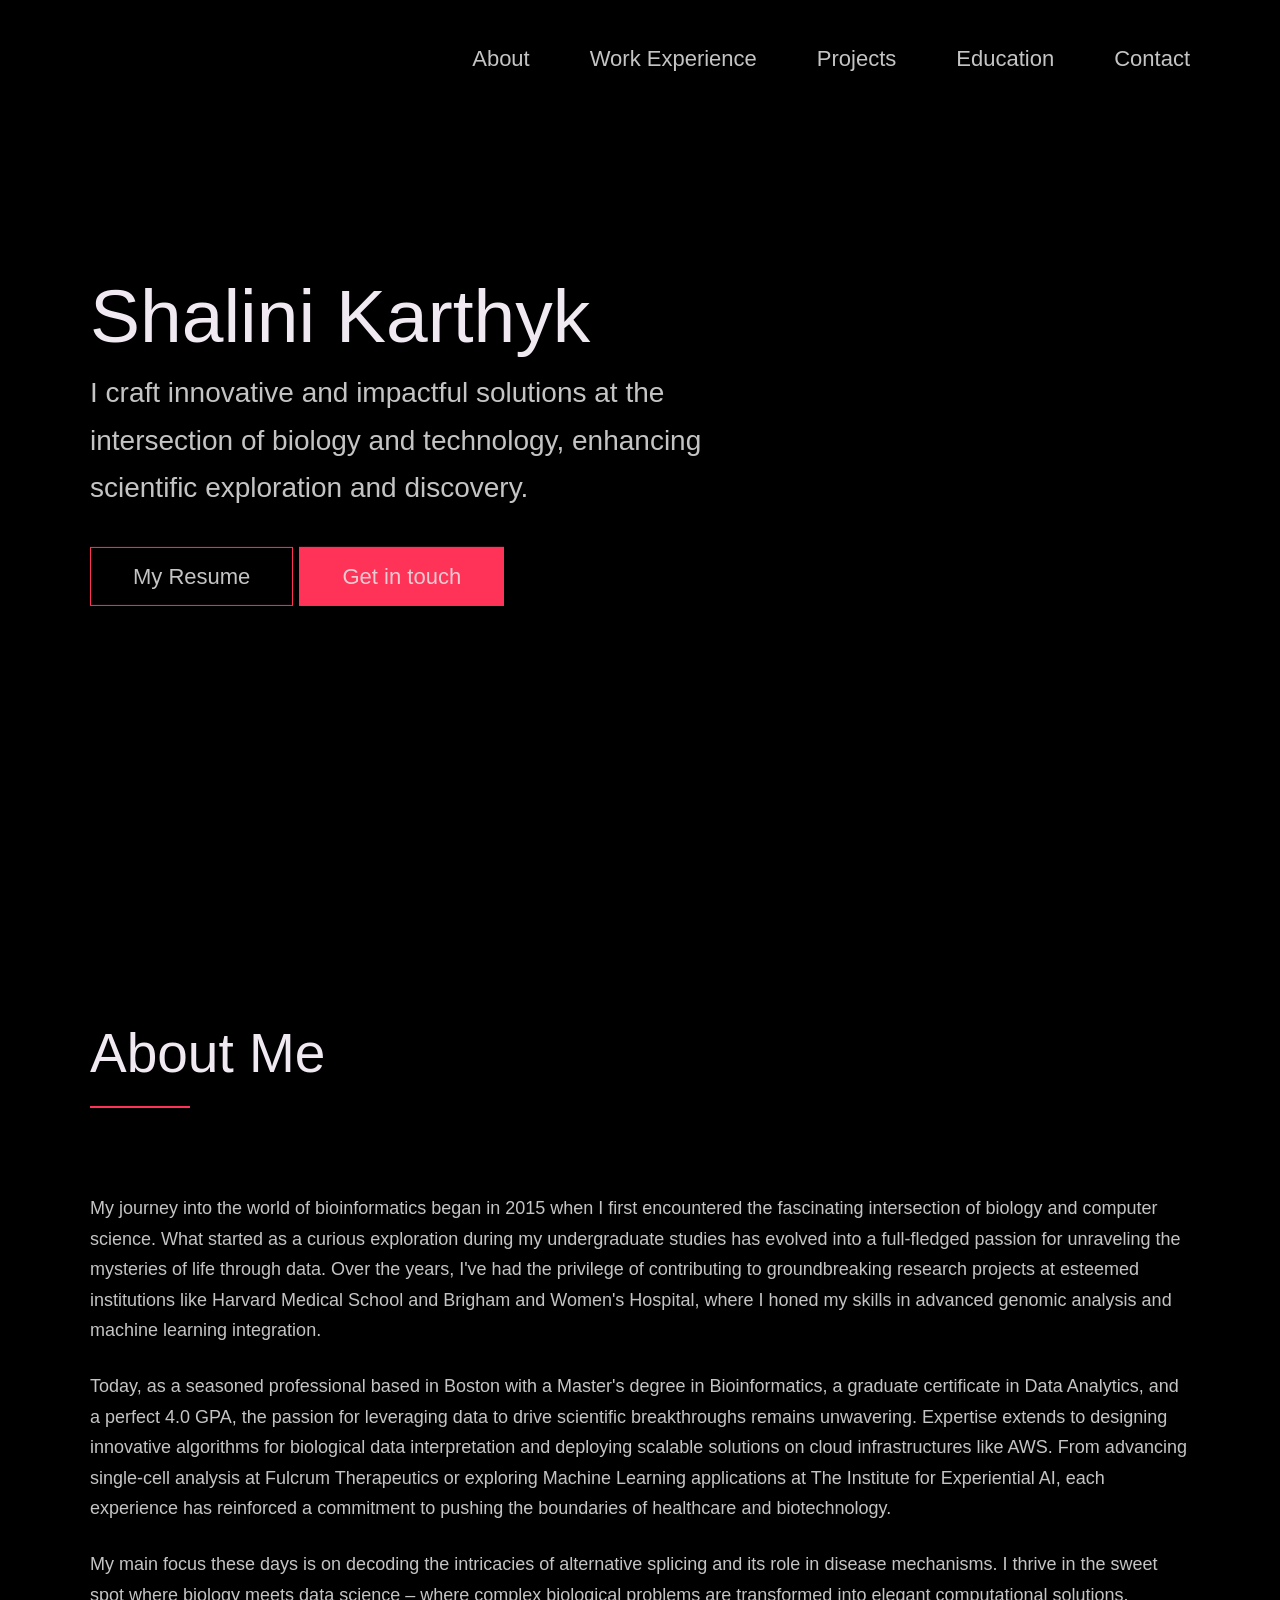
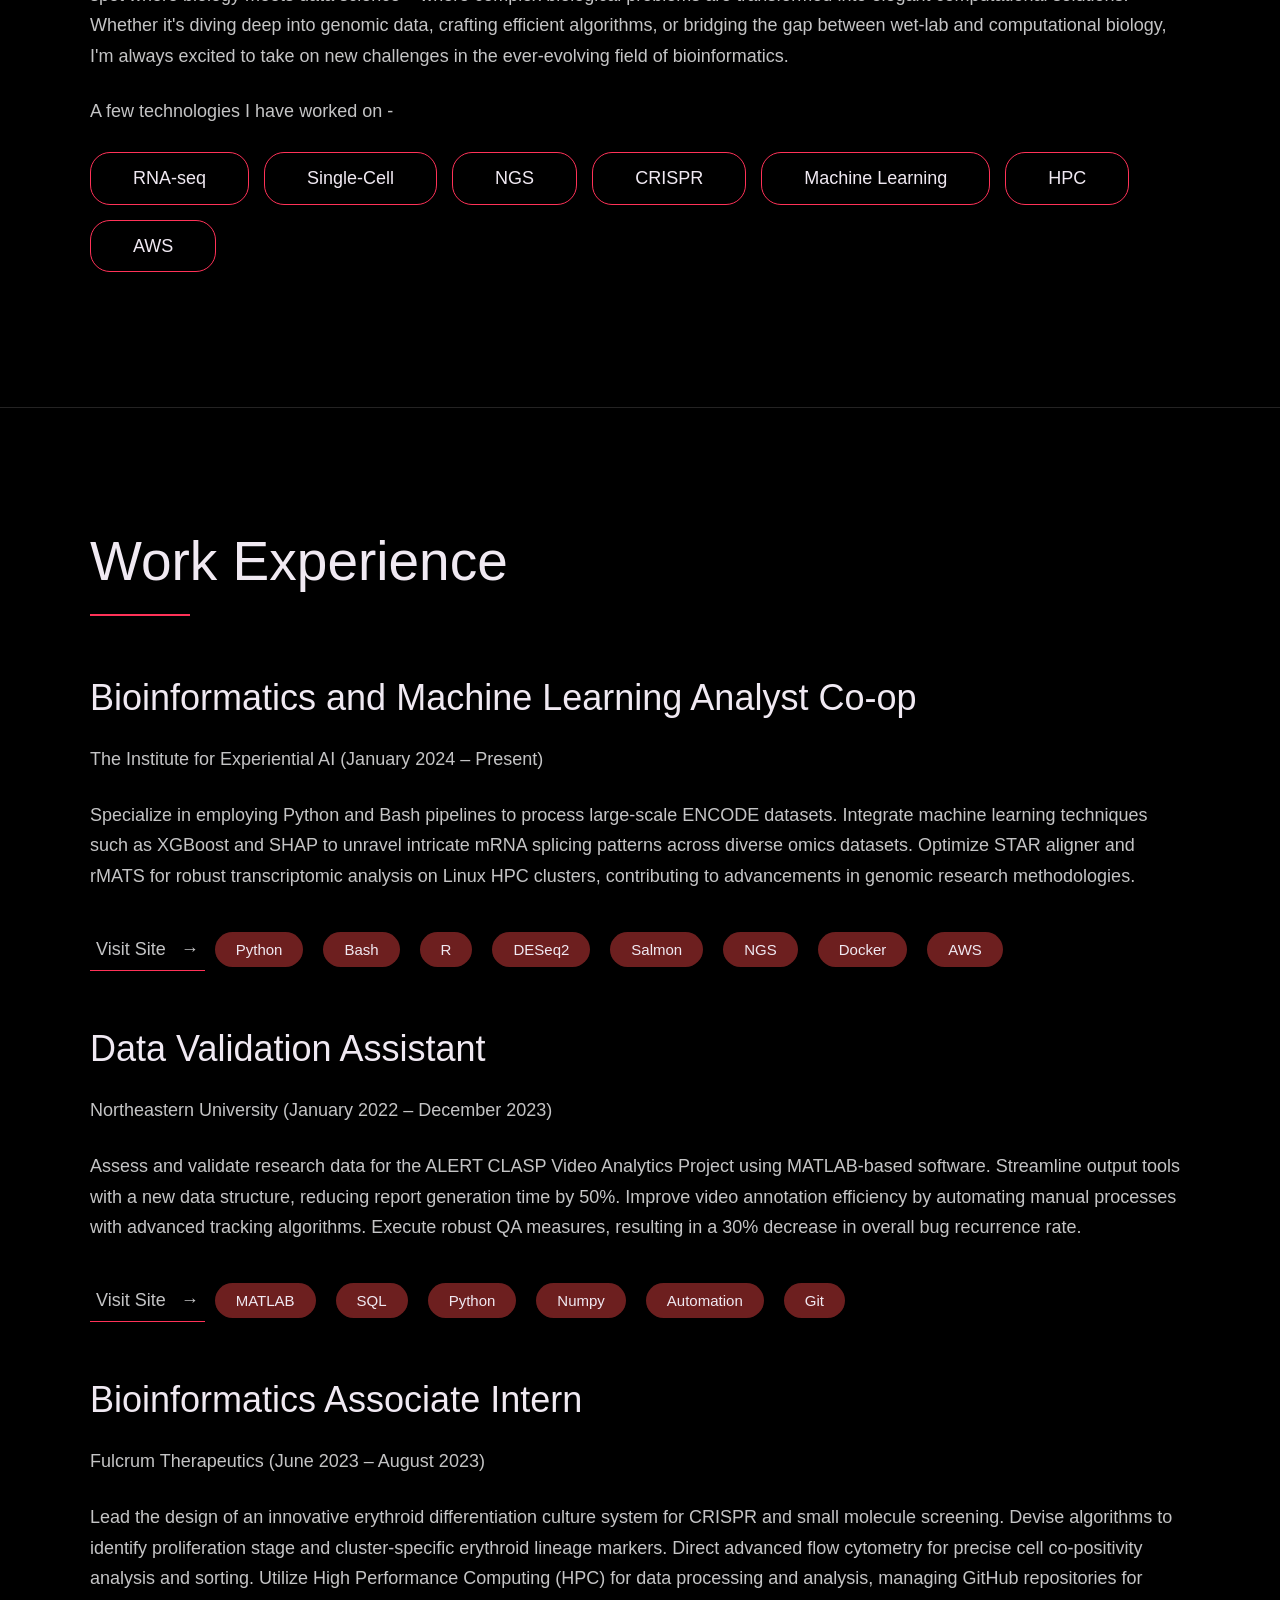
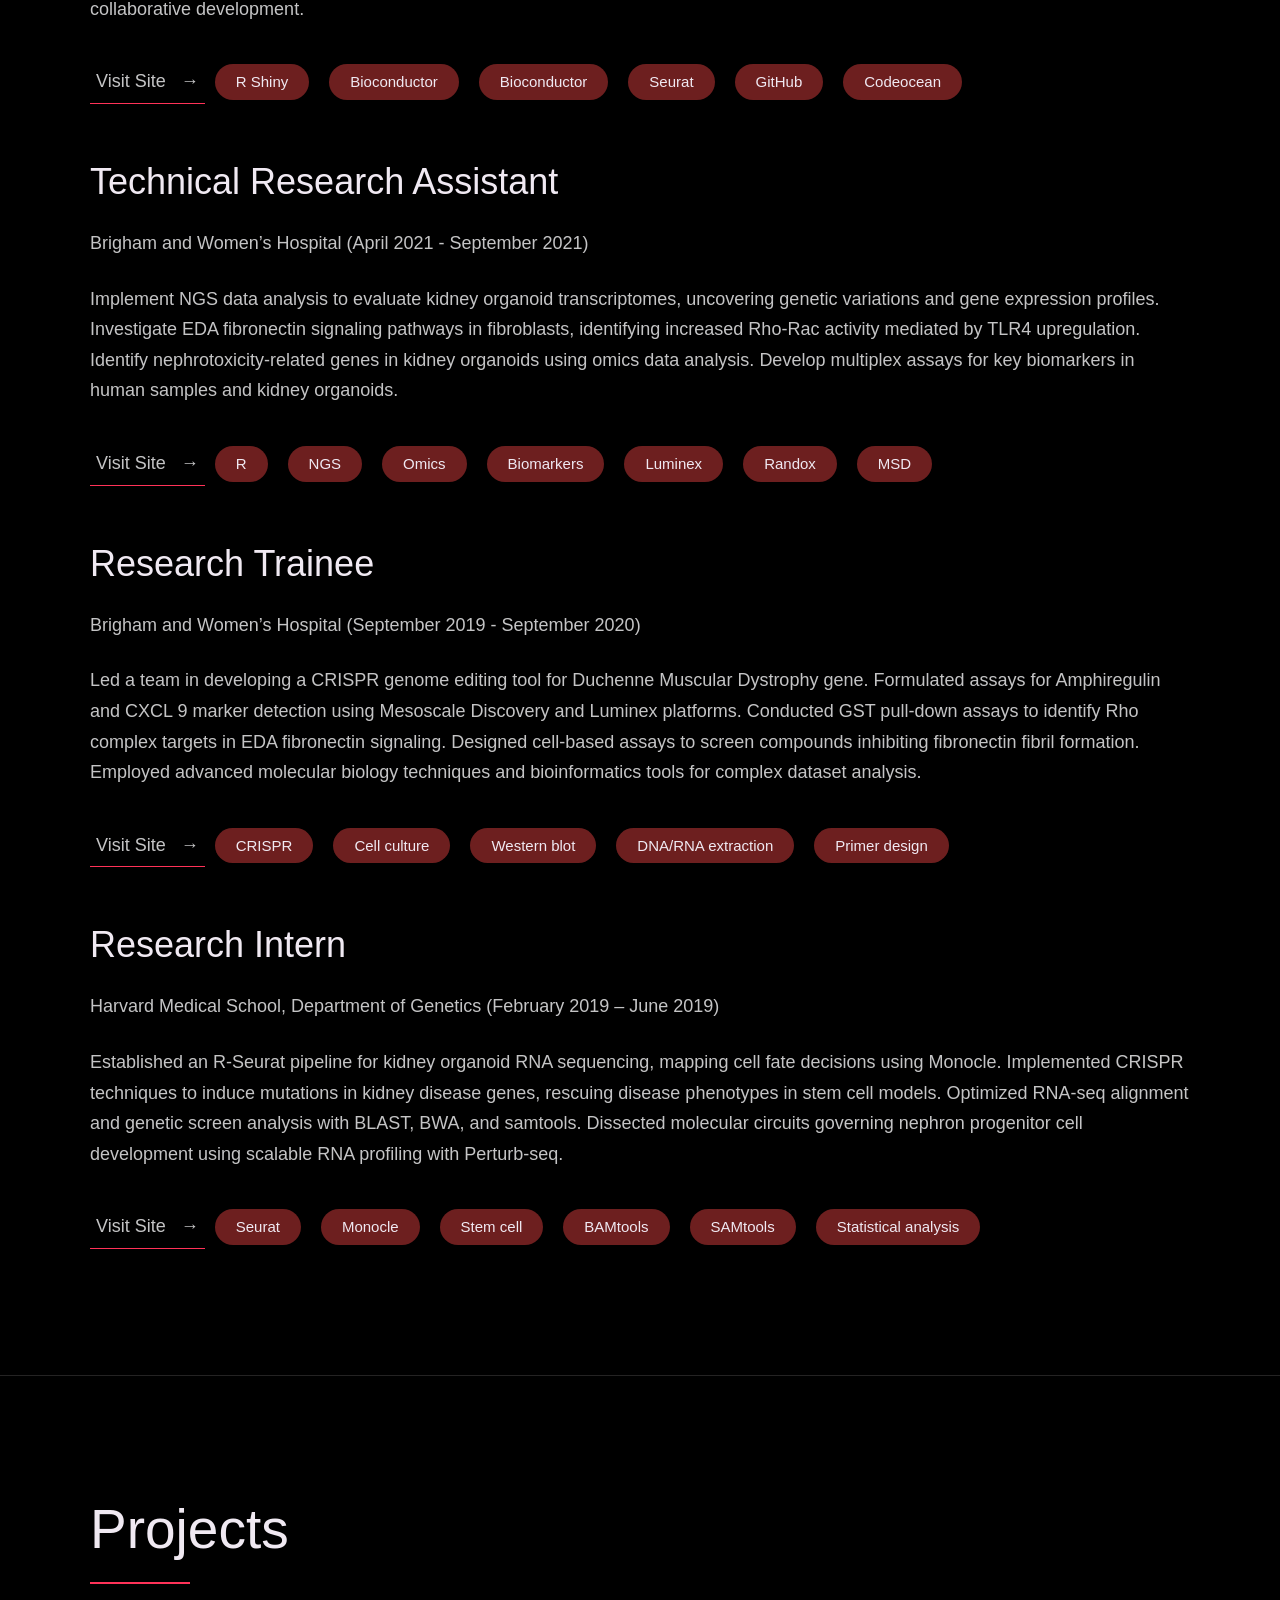
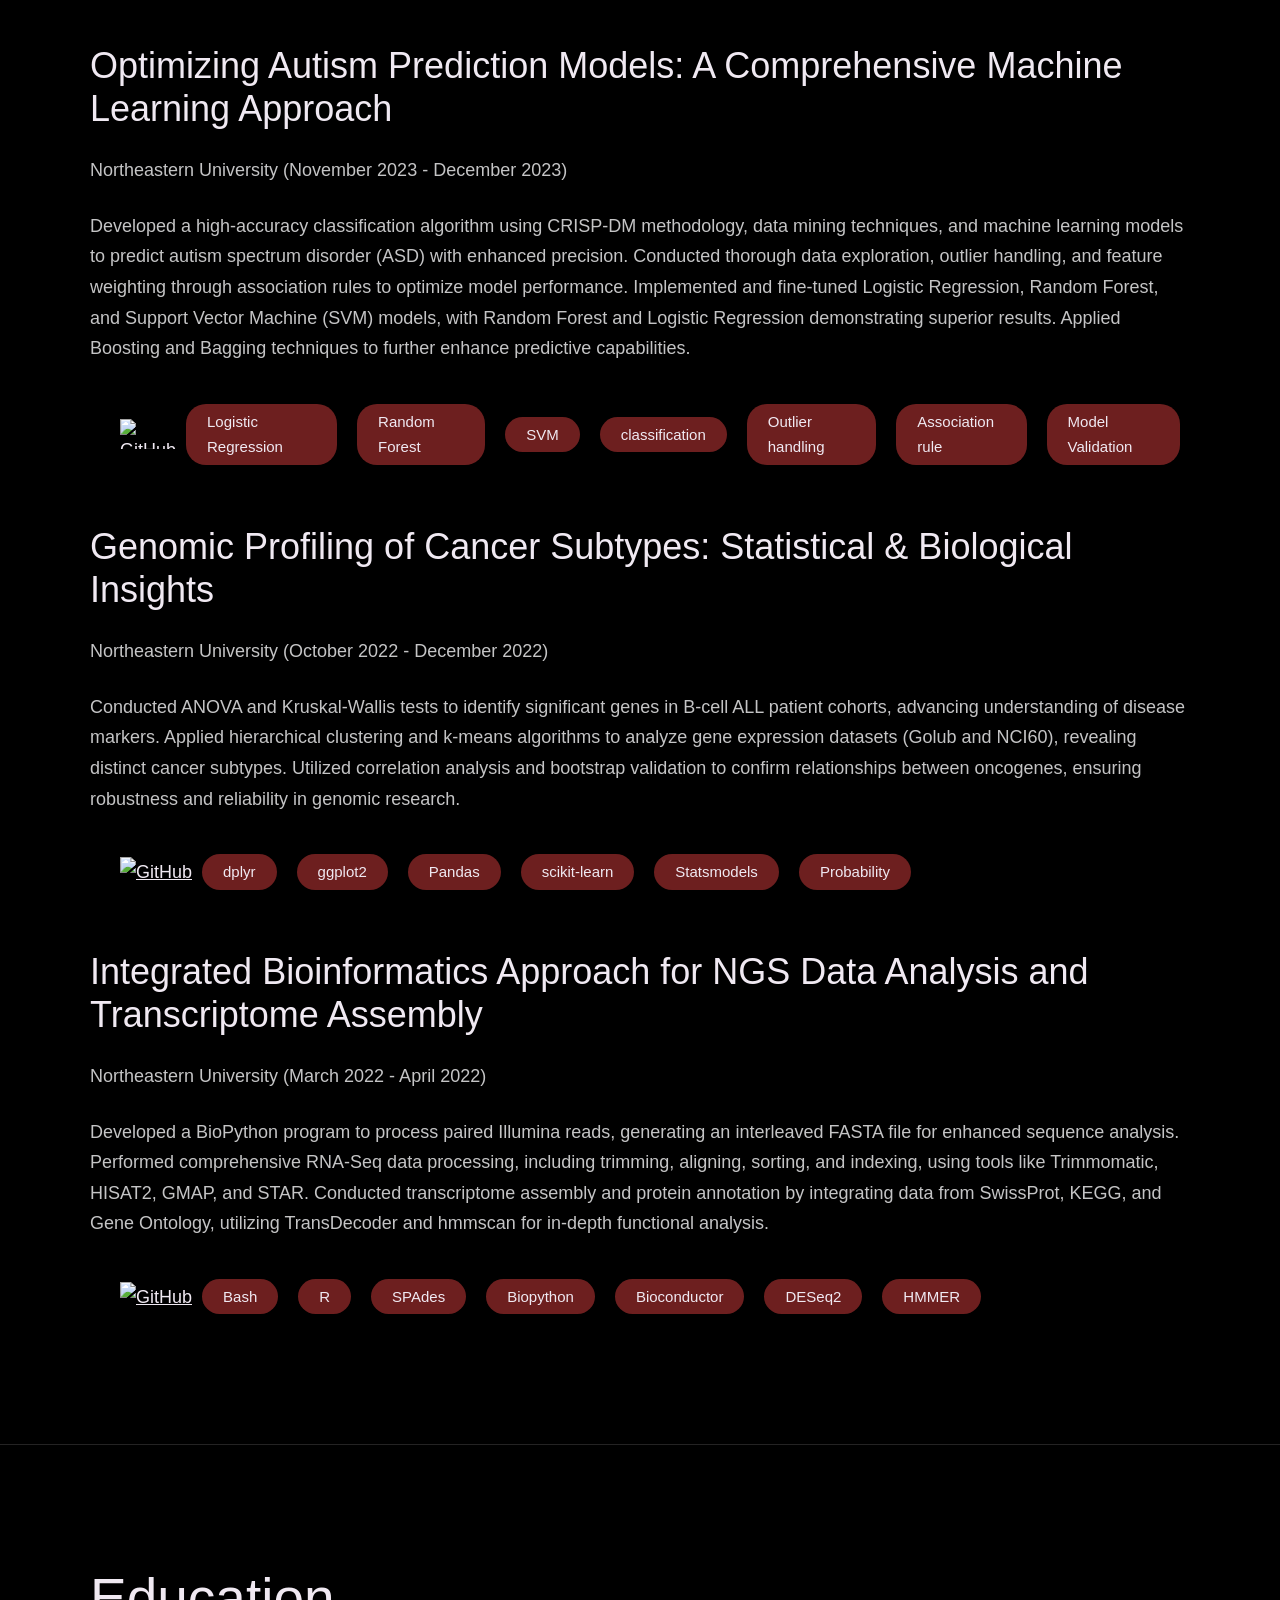
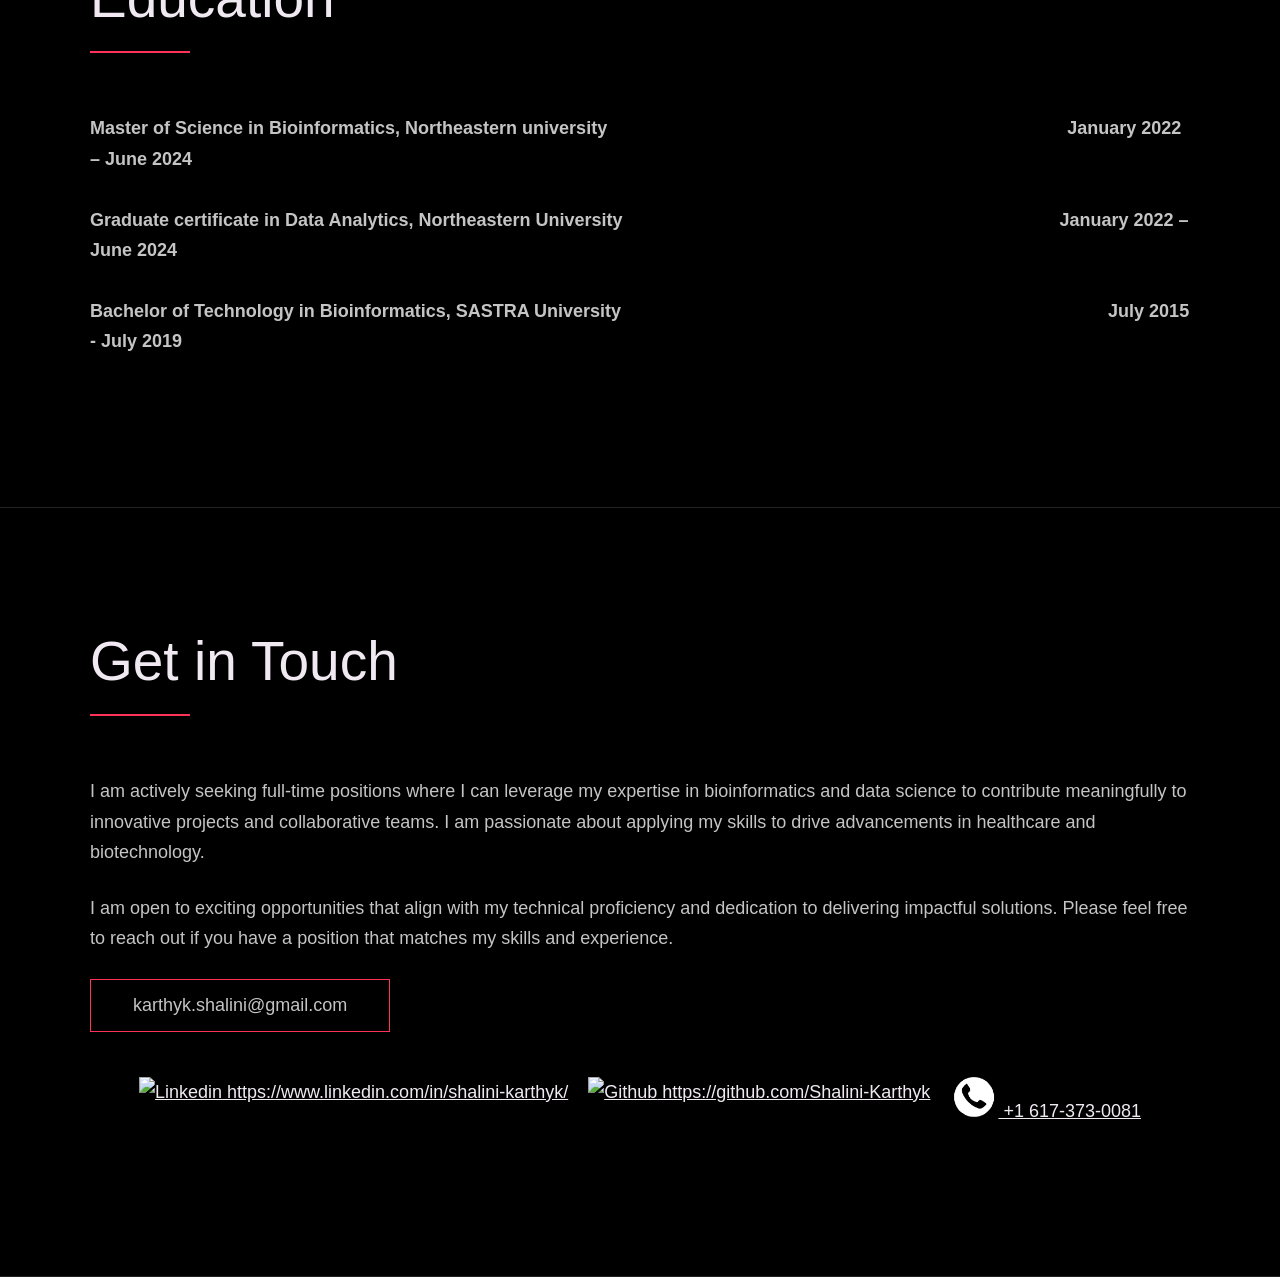
==== index.html @ 5d3f7212 "Portfolio" ====
<!DOCTYPE html>
<html lang="en">

<head>
  <meta charset="UTF-8" />
  <meta name="viewport" content="width=device-width, initial-scale=1.0" />
  <link rel="shortcut icon" type="image/png" href="./images/favicon.png" />

  <!-- Put your site title here -->
  <title>
    Shalini Karthyk | I craft innovative and impactful solutions at the intersection of biology and technology, enhancing scientific exploration and discovery.
  </title>

  <meta name="description" content="Add small description of yourslef.">
  <!-- Add some coding keywords below, Ex: (React, CSS etc) -->
  <meta name="keywords" content="Put your name, skills and some coding keywords" />
  <link rel="stylesheet" href="index.css" />
</head>

<body>

  <!-- ***** Header ***** -->

  <header class="header" role="banner" id="top">
    <div class="row">
      <nav class="nav" role="navigation">
        <ul class="nav__items">
          <li class="nav__item">
            <a href="#about" class="nav__link">About</a>
          </li>
          <li class="nav__item"><a href="#work" class="nav__link">Work Experience</a></li>
          <li class="nav__item"><a href="#Projects" class="nav__link">Projects</a></li>
          <li class="nav__item">
            <a href="#education" class="nav__link">Education</a>
          </li>
          <li class="nav__item">
            <a href="#contact" class="nav__link">Contact</a>
          </li>
        </ul>
      </nav>
    </div>
    <div class="header__text-box row">
      <div class="header__text">
        <h1 class="heading-primary">
          <!-- Replace the following name with your name -->
          <span>Shalini Karthyk</span>
        </h1>
        <!-- Put a small paragraph about yourself -->
        <p>I craft innovative and impactful solutions at the intersection of biology and technology, enhancing scientific exploration and discovery.</p>
        <!-- Provide a link to your resume -->
        <a href="./Resume/Shalini_Karthyk_Resume.pdf" class="btn">My Resume</a>
        <a href="#contact" class="btn btn--pink">Get in touch</a>
      </div>
    </div>
  </header>

  <main role="main">


    <!-- ***** About ***** -->

    <section class="about" id="about">
      <div class="row">
        <h2>About Me</h2>
        <div class="about__content">
          <div class="about__text">
            <!-- Replace the below paragraph with info about yourself -->
            <p>
              My journey into the world of bioinformatics began in 2015 when I first encountered the fascinating intersection of biology and computer science. What started as a curious exploration during my undergraduate studies has evolved into a full-fledged passion for unraveling the mysteries of life through data. Over the years, I've had the privilege of contributing to groundbreaking research projects at esteemed institutions like Harvard Medical School and Brigham and Women's Hospital, where I honed my skills in advanced genomic analysis and machine learning integration.</p>

              <p> Today, as a seasoned professional based in Boston with a Master's degree in Bioinformatics, a graduate certificate in Data Analytics, and a perfect 4.0 GPA, the passion for leveraging data to drive scientific breakthroughs remains unwavering. Expertise extends to designing innovative algorithms for biological data interpretation and deploying scalable solutions on cloud infrastructures like AWS. From advancing single-cell analysis at Fulcrum Therapeutics or exploring Machine Learning applications at The Institute for Experiential AI, each experience has reinforced a commitment to pushing the boundaries of healthcare and biotechnology.</p>

                <p>My main focus these days is on decoding the intricacies of alternative splicing and its role in disease mechanisms. I thrive in the sweet spot where biology meets data science – where complex biological problems are transformed into elegant computational solutions.
            
                  Whether it's diving deep into genomic data, crafting efficient algorithms, or bridging the gap between wet-lab and computational biology, I'm always excited to take on new challenges in the ever-evolving field of bioinformatics.</p>
                  <p>A few technologies I have worked on -</p>
                  <a class="btn btn-curved">RNA-seq</a>
                  <a class="btn btn-curved">Single-Cell</a>
                  <a class="btn btn-curved">NGS</a>
                  <a class="btn btn-curved">CRISPR</a>
                  <a class="btn btn-curved">Machine Learning</a>
                  <a class="btn btn-curved">HPC</a>
                  <a class="btn btn-curved">AWS</a>  
          </div>

        </div> 
      </div>
    </section>

    
    <!-- ***** Skills ***** 

    <section class="skills" id="skills">
      <div class="row">
       <h2>Skills</h2>
        <div class="skills
          
        </div>
      </div>
    </section>  -->

    

    <!-- ***** Work ***** -->

    <section class="work" id="work">
      <div class="row">
        <h2>Work Experience</h2>
        <div class="work__boxes">

          <!-- Each div with the work__box class is a project. -->

          <div class="work__box">
            <div class="work__text">
              <h3>Bioinformatics and Machine Learning Analyst Co-op</h3>
              <p>
                The Institute for Experiential AI (January 2024 – Present)
              </p>
              <ul class="work__list">
                <p>Specialize in employing Python and Bash pipelines to process large-scale ENCODE datasets. Integrate machine learning techniques such as XGBoost and SHAP to unravel intricate mRNA splicing patterns across diverse omics datasets. Optimize STAR aligner and rMATS for robust transcriptomic analysis on Linux HPC clusters, contributing to advancements in genomic research methodologies.</p>
                </ul>

              <div class="work__links">
                <a href="https://ai.northeastern.edu/" target="_blank" class="link__text">
                  Visit Site <span>&rarr;</span>
                </a>
                <a class="btn btn-curvetrans">Python</a>
                  <a class="btn btn-curvetrans">Bash</a>
                  <a class="btn btn-curvetrans">R</a>
                  <a class="btn btn-curvetrans">DESeq2</a>
                  <a class="btn btn-curvetrans">Salmon</a>
                  <a class="btn btn-curvetrans">NGS</a>
                  <a class="btn btn-curvetrans">Docker</a>
                  <a class="btn btn-curvetrans">AWS</a>
                
                <!-- <a href="https://github.com/nisarhassan12/portfolio" title="View Source Code" target="_blank">
                  <img src="./images/github.svg" class="work__code" alt="GitHub">
                </a>-->
              </div>
            </div>
            <!--  <div class="work__image-box">
              <img src="./images/project-1.png" class="work__image" alt="Project 1" />
            </div> --> 
          </div>

          <div class="work__box">
            <div class="work__text">
              <h3>Data Validation Assistant</h3>
              <p>
                Northeastern University (January 2022 – December 2023)
              </p>
              <ul class="work__list">
                <p>
                  Assess and validate research data for the ALERT CLASP Video Analytics Project using MATLAB-based software. Streamline output tools with a new data structure, reducing report generation time by 50%. Improve video annotation efficiency by automating manual processes with advanced tracking algorithms. Execute robust QA measures, resulting in a 30% decrease in overall bug recurrence rate.
                </p></ul>

              <div class="work__links">
                <a href="https://alert.northeastern.edu/" class="link__text">
                  Visit Site <span>&rarr;</span>
                </a>
                <a class="btn btn-curvetrans">MATLAB</a>
                  <a class="btn btn-curvetrans">SQL</a>
                  <a class="btn btn-curvetrans">Python</a>
                  <a class="btn btn-curvetrans">Numpy</a>
                  <a class="btn btn-curvetrans">Automation</a>
                  <a class="btn btn-curvetrans">Git</a>
                  
                <!-- <a href="#">
                  <img src="./images/github.svg" class="work__code" title="View Source Code" alt="GitHub">
                </a> --> 
              </div>
            </div>
            <!-- <div class="work__image-box">
              <img src="./images/project-2.png" class="work__image" alt="Project 1" />
            </div> --> 
          </div>

          <div class="work__box">
            <div class="work__text">
              <h3>Bioinformatics Associate Intern</h3>
              <p>
                Fulcrum Therapeutics (June 2023 – August 2023)
              </p>
              <ul class="work__list">
                <p>Lead the design of an innovative erythroid differentiation culture system for CRISPR and small molecule screening. Devise algorithms to identify proliferation stage and cluster-specific erythroid lineage markers. Direct advanced flow cytometry for precise cell co-positivity analysis and sorting. Utilize High Performance Computing (HPC) for data processing and analysis, managing GitHub repositories for collaborative development.</p>
              </ul>

              <div class="work__links">
                <a href="https://www.fulcrumtx.com/" class="link__text">
                  Visit Site <span>&rarr;</span>
                </a>
                <a class="btn btn-curvetrans">R Shiny</a>
                  <a class="btn btn-curvetrans">Bioconductor</a>
                    <a class="btn btn-curvetrans">Bioconductor</a>
                    <a class="btn btn-curvetrans">Seurat</a>
                  <a class="btn btn-curvetrans">GitHub</a>
                  <a class="btn btn-curvetrans">Codeocean</a>
                  
                <!-- <a href="#">
                  <img src="./images/github.svg" class="work__code" title="View Source Code" alt="GitHub">
                </a> -->
              </div>
            </div>
            <!-- <div class="work__image-box">
              <img src="./images/project-3.png" class="work__image" alt="Project 3" />
            </div> -->
          </div>

          <div class="work__box">
            <div class="work__text">
              <h3>Technical Research Assistant</h3>
              <p>
                Brigham and Women’s Hospital (April 2021 - September 2021)
              </p>
              <ul class="work__list">
                <p>Implement NGS data analysis to evaluate kidney organoid transcriptomes, uncovering genetic variations and gene expression profiles. Investigate EDA fibronectin signaling pathways in fibroblasts, identifying increased Rho-Rac activity mediated by TLR4 upregulation. Identify nephrotoxicity-related genes in kidney organoids using omics data analysis. Develop multiplex assays for key biomarkers in human samples and kidney organoids.</p>
              </ul>

              <div class="work__links">
                <a href="https://www.brighamandwomens.org/" class="link__text">
                  Visit Site <span>&rarr;</span>
                </a>
                <a class="btn btn-curvetrans">R</a>
                  <a class="btn btn-curvetrans">NGS</a>
                    <a class="btn btn-curvetrans">Omics</a>
                    <a class="btn btn-curvetrans">Biomarkers</a>
                    <a class="btn btn-curvetrans">Luminex</a>
                  <a class="btn btn-curvetrans">Randox</a>
                  <a class="btn btn-curvetrans">MSD</a>
                <!-- <a href="#">
                  <img src="./images/github.svg" class="work__code" title="View Source Code" alt="GitHub">
                </a> -->
              </div>
            </div>
            <!-- <div class="work__image-box">
              <img src="./images/project-3.png" class="work__image" alt="Project 3" />
            </div> -->
          </div>

          <div class="work__box">
            <div class="work__text">
              <h3>Research Trainee</h3>
              <p>
                Brigham and Women’s Hospital (September 2019 - September 2020)
              </p>
              <ul class="work__list">
                <p>Led a team in developing a CRISPR genome editing tool for Duchenne Muscular Dystrophy gene. Formulated assays for Amphiregulin and CXCL 9 marker detection using Mesoscale Discovery and Luminex platforms. Conducted GST pull-down assays to identify Rho complex targets in EDA fibronectin signaling. Designed cell-based assays to screen compounds inhibiting fibronectin fibril formation. Employed advanced molecular biology techniques and bioinformatics tools for complex dataset analysis.</p>
              </ul>

              <div class="work__links">
                <a href="https://www.brighamandwomens.org/" class="link__text">
                  Visit Site <span>&rarr;</span>
                </a>
                <a class="btn btn-curvetrans">CRISPR</a>
                  <a class="btn btn-curvetrans">Cell culture</a>
                    <a class="btn btn-curvetrans">Western blot</a>
                    <a class="btn btn-curvetrans">DNA/RNA extraction</a>
                    <a class="btn btn-curvetrans">Primer design</a>

                <!-- <a href="#">
                  <img src="./images/github.svg" class="work__code" title="View Source Code" alt="GitHub">
                </a> -->
              </div>
            </div>
            <!-- <div class="work__image-box">
              <img src="./images/project-3.png" class="work__image" alt="Project 3" />
            </div> -->
          </div>

          <div class="work__box">
            <div class="work__text">
              <h3>Research Intern</h3>
              <p>
                Harvard Medical School, Department of Genetics (February 2019 – June 2019)
              </p>
              <ul class="work__list">
                <p>Established an R-Seurat pipeline for kidney organoid RNA sequencing, mapping cell fate decisions using Monocle. Implemented CRISPR techniques to induce mutations in kidney disease genes, rescuing disease phenotypes in stem cell models. Optimized RNA-seq alignment and genetic screen analysis with BLAST, BWA, and samtools. Dissected molecular circuits governing nephron progenitor cell development using scalable RNA profiling with Perturb-seq.
                </p>
              </ul>

              <div class="work__links">
                <a href="https://genetics.hms.harvard.edu/" class="link__text">
                  Visit Site <span>&rarr;</span>
                </a>
                <a class="btn btn-curvetrans">Seurat</a>
                  <a class="btn btn-curvetrans">Monocle</a>
                    <a class="btn btn-curvetrans">Stem cell</a>
                    <a class="btn btn-curvetrans">BAMtools</a>
                    <a class="btn btn-curvetrans">SAMtools</a>
                    <a class="btn btn-curvetrans">Statistical analysis</a>
                 <!-- <a href="#">
                  <img src="./images/github.svg" class="work__code" title="View Source Code" alt="GitHub">
                </a> -->
              </div>
            </div>
            <!-- <div class="work__image-box">
              <img src="./images/project-3.png" class="work__image" alt="Project 3" />
            </div> -->
          </div>
        </div>
      </div>
    </section>


    <!-- ***** Projects ***** -->

    <section class="Projects" id="Projects">
      <div class="row">
        <h2>Projects</h2>
        <div class="work__boxes">

          <!-- Each div with the work__box class is a project. -->

          <div class="work__box">
            <div class="work__text">
              <h3>
                Optimizing Autism Prediction Models: A Comprehensive Machine Learning Approach</h3>
              <p>
                Northeastern University (November 2023 - December 2023)
              </p>
              <ul class="work__list">
                <p>Developed a high-accuracy classification algorithm using CRISP-DM methodology, data mining techniques, and machine learning models to predict autism spectrum disorder (ASD) with enhanced precision. Conducted thorough data exploration, outlier handling, and feature weighting through association rules to optimize model performance. Implemented and fine-tuned Logistic Regression, Random Forest, and Support Vector Machine (SVM) models, with Random Forest and Logistic Regression demonstrating superior results. Applied Boosting and Bagging techniques to further enhance predictive capabilities.</p></ul>

               <div class="work__links">
                
                 <a href="https://github.com/Shalini-Karthyk/Optimizing_autism_prediction_models" title="View Source Code" target="_blank">
                  <img src="./images/github.svg" class="work__code" alt="GitHub">
                </a>
                <a class="btn btn-curvetrans">Logistic Regression</a>
                  <a class="btn btn-curvetrans">Random Forest</a>
                    <a class="btn btn-curvetrans">SVM</a>
                    <a class="btn btn-curvetrans">classification</a>
                    <a class="btn btn-curvetrans">Outlier handling</a>
                    <a class="btn btn-curvetrans">Association rule</a>
                    <a class="btn btn-curvetrans">Model Validation</a>
                
              </div>
            </div>
            <!--  <div class="work__image-box">
              <img src="./images/project-1.png" class="work__image" alt="Project 1" />
            </div> --> 
          </div>

          <div class="work__box">
            <div class="work__text">
              <h3>Genomic Profiling of Cancer Subtypes: Statistical & Biological Insights</h3>
              <p>
                Northeastern University (October 2022 - December 2022)
              </p>
              <ul class="work__list">
                <p>
                  Conducted ANOVA and Kruskal-Wallis tests to identify significant genes in B-cell ALL patient cohorts, advancing understanding of disease markers. Applied hierarchical clustering and k-means algorithms to analyze gene expression datasets (Golub and NCI60), revealing distinct cancer subtypes. Utilized correlation analysis and bootstrap validation to confirm relationships between oncogenes, ensuring robustness and reliability in genomic research.</p></ul>

              <div class="work__links"> 
                 <a href="https://github.com/Shalini-Karthyk/Genomic-Profiling-of-Cancer-Subtypes">
                  <img src="./images/github.svg" class="work__code" title="View Source Code" alt="GitHub">
                </a>
                <a class="btn btn-curvetrans">dplyr</a>
                <a class="btn btn-curvetrans">ggplot2</a>
                  <a class="btn btn-curvetrans">Pandas</a>
                  <a class="btn btn-curvetrans">scikit-learn</a>
                  <a class="btn btn-curvetrans">Statsmodels</a>
                  <a class="btn btn-curvetrans">Probability</a>
              
              </div>
            </div>
            <!-- <div class="work__image-box">
              <img src="./images/project-2.png" class="work__image" alt="Project 1" />
            </div> --> 
          </div>

          <div class="work__box">
            <div class="work__text">
              <h3>Integrated Bioinformatics Approach for NGS Data Analysis and Transcriptome Assembly</h3>
              <p>
                Northeastern University (March 2022 - April 2022)
              </p>
              <ul class="work__list">
                <p>Developed a BioPython program to process paired Illumina reads, generating an interleaved FASTA file for enhanced sequence analysis. Performed comprehensive RNA-Seq data processing, including trimming, aligning, sorting, and indexing, using tools like Trimmomatic, HISAT2, GMAP, and STAR. Conducted transcriptome assembly and protein annotation by integrating data from SwissProt, KEGG, and Gene Ontology, utilizing TransDecoder and hmmscan for in-depth functional analysis.</p></ul>

              <div class="work__links">
                 <a href="https://github.com/Shalini-Karthyk/NGS_data_analysis_and_transcriptome_assembly">
                  <img src="./images/github.svg" class="work__code" title="View Source Code" alt="GitHub">
                </a> 
                <a class="btn btn-curvetrans">Bash</a>
                <a class="btn btn-curvetrans">R</a>
                  <a class="btn btn-curvetrans">SPAdes</a>
                  <a class="btn btn-curvetrans">Biopython</a>
                  <a class="btn btn-curvetrans">Bioconductor</a>
                  <a class="btn btn-curvetrans">DESeq2</a>
                  <a class="btn btn-curvetrans">HMMER</a>
              </div>
            </div>
            <!-- <div class="work__image-box">
              <img src="./images/project-3.png" class="work__image" alt="Project 3" />
            </div> -->
          </div>
        </div>
      </div>
    </section>




    <!-- ***** Education ***** -->

    <section class="education" id="education">
      <div class="row">
        <h2>Education</h2>
        <div class="work__boxes">

          <!-- Each div with the work__box class is a project. -->

          <div class="work__box">
            <div class="work__text">
              <ul class="work__list">
              <h4>Master of Science in Bioinformatics, Northeastern university &ensp;&ensp;&ensp;&ensp;&ensp;&ensp;&ensp;&ensp;&ensp;&ensp;&ensp;&ensp;&ensp;&ensp;&ensp;&ensp;&ensp;&ensp;&ensp;&ensp;&ensp;&ensp;&ensp;&ensp;&ensp;&ensp;&ensp;&ensp;&ensp;&ensp;&ensp;&ensp;&ensp;&ensp;&ensp;&ensp;&ensp;&ensp;&ensp;&ensp;&ensp;&ensp;&ensp;&ensp;&ensp;&ensp;&ensp;&ensp;&ensp;&ensp; January 2022 – June 2024</h4>
                <!--<p>Northeastern University, Boston, MA</p>-->
                </ul>

                <ul class="work__list">
              <h4>Graduate certificate in Data Analytics, Northeastern University&ensp;&ensp;&ensp;&ensp;&ensp;&ensp;&ensp;&ensp;&ensp;&ensp;&ensp;&ensp;&ensp;&ensp;&ensp;&ensp;&ensp;&ensp;&ensp;&ensp;&ensp;&ensp;&ensp;&ensp;&ensp;&ensp;&ensp;&ensp;&ensp;&ensp;&ensp;&ensp;&ensp;&ensp;&ensp;&ensp;&ensp;&ensp;&ensp;&ensp;&ensp;&ensp;&ensp;&ensp;&ensp;&ensp;&ensp;&ensp; January 2022 – June 2024</h4>
                <!--<p>Northeastern University, Boston, MA</p>-->
                </ul>

                <ul class="work__list">
                  <h4>Bachelor of Technology in Bioinformatics, SASTRA University &ensp;&ensp;&ensp;&ensp;&ensp;&ensp;&ensp;&ensp;&ensp;&ensp;&ensp;&ensp;&ensp;&ensp;&ensp;&ensp;&ensp;&ensp;&ensp;&ensp;&ensp;&ensp;&ensp;&ensp;&ensp;&ensp;&ensp;&ensp;&ensp;&ensp;&ensp;&ensp;&ensp;&ensp;&ensp;&ensp;&ensp;&ensp;&ensp;&ensp;&ensp;&ensp;&ensp;&ensp;&ensp;&ensp;&ensp;&ensp;&ensp;&ensp;&ensp;&ensp;&ensp; July 2015 - July 2019</h4>
                    <!--<p>SASTRA University, Tanjore, TN, India</p>-->
                    </ul>
            </div> 
          </div>
    </section>

    
  </main>

  <!-- ***** Contact ***** -->

  <section class="contact" id="contact">
    <div class="row">
      <h2>Get in Touch</h2>
      <div class="contact__info">
        <p>
          I am actively seeking full-time positions where I can leverage my expertise in bioinformatics and data science to contribute meaningfully to innovative projects and collaborative teams. I am passionate about applying my skills to drive advancements in healthcare and biotechnology.</p>

<p>I am open to exciting opportunities that align with my technical proficiency and dedication to delivering impactful solutions. Please feel free to reach out if you have a position that matches my skills and experience.</p>
        <!-- Replace the email with yours -->
        <a href="karthyk.shalini@gmail.com" class="btn">karthyk.shalini@gmail.com</a>
      </div>

      <ul class="footer__social-links">
        <li class="footer__social-link-item">
          <a href=https://www.linkedin.com/in/shalini-karthyk/">
            <img src="./images/linkedin.svg" title="Link to Linkedin Profile" class="footer__social-image" alt="Linkedin"> https://www.linkedin.com/in/shalini-karthyk/ 
          </a>
        </li>
        <li class="footer__social-link-item">
          <a href="https://github.com/Shalini-Karthyk" title="Link to Github Profile">
            <img src="./images/github.svg" class="footer__social-image" alt="Github"> https://github.com/Shalini-Karthyk
          </a>
        </li>
        <li class="footer__social-link-item">
          <a href="" title="Link to Codepen Profile">
            <img src="./images/phone.png" class="footer__social-image" alt="Codepen"> +1 617-373-0081
          </a>
        </li>
        
      </ul>
    </div>
  </section>

  <a href="#top" class="back-to-top" title="Back to Top">
    <img src="./images/arrow-up.svg" alt="Back to Top" class="back-to-top__image"/>
  </a>
  <script src="./index.js"></script>
</body>

</html>
---- index.css ----
/* --------------------------------------- */
/* ----- Basic Setup ----- */
/* --------------------------------------- */

@font-face {
    font-family: 'Hk Grotesk';
    font-style: normal;
    font-weight: 400;
    src: url('./fonts/HKGrotesk-Regular.woff') format('woff');
}

@font-face {
    font-family: 'Jost';
    font-style: normal;
    font-weight: 400;
    src: url('./fonts/Jost-Regular.ttf') format('woff');
}

* {
    margin: 0;
    padding: 0;
    box-sizing: inherit;
}

:root {
    --font-size-small: 1.8rem;
    --font-size-normal: 2.2rem;
    --font-size-medium: 2.8rem;
    --font-size-medium-1: 3.6rem;
    --font-size-large: 5.5rem;
    --font-size-huge: 7.5rem;
    --font-stack: 'Hk Grotesk', sans-serif;

    --line-height-normal: 1.7;
    --line-height-small: 1.2;

    --black: #000;
    --pink: #ff3258;
    --white: #f0e9f2;
    --white-1: #e5e5e6da;


    --container-max-width: 1180px;
    --container-normal-width: 800px;
    --container-medium-width: 700px; 
    --container-small-width: 500px;

    --gutter-huge: 12rem;
    --gutter-medium: 6rem;
    --gutter-normal: 3rem;
    --gutter-small-1: 2.5rem;
    --gutter-small: 2rem;

    --border-light: 1px solid rgb(36, 35, 35);
}

html {
    font-size: 62.5%; /* (16/10)*100 = 62.5% => 1rem = 10px */
    box-sizing: border-box;
    scroll-behavior: smooth;
}

@media(max-width: 1000px) {
    html {
        font-size: 52%;
    }
}

body {
    font-size: var(--font-size-small);
    font-family: var(--font-stack);
    font-weight: 400;
    color: var(--white-1);
    line-height: var(--line-height-normal);
    background: var(--black);
    overflow-x: hidden;
}

.row {
    max-width: var(--container-max-width);
    margin: 0 auto;
}

@media(max-width: 1340px) {
    .row {
        max-width: 1100px;
    }
}

@media(max-width: 1240px) {
    .row {
        padding: 0 var(--gutter-medium);
    }
}

@media(max-width: 600px) {
    .row {
        padding: 0 var(--gutter-normal);
    }
}

@media(max-width: 600px) {
    .row {
        padding: 0 var(--gutter-small);
    }
}

section {
    padding: var(--gutter-huge) 0;
    border-bottom: var(--border-light);
}

img {
    object-fit: contain;
    max-width: 100%;
}

/* --------------------------------------- */
/* ----- Headlines and Paragraphs ----- */
/* --------------------------------------- */

h1,
h2,
h3 {
    font-family: 'Jost', sans-serif;
    font-weight: 400;
    line-height: var(--line-height-small);
    color: var(--white);
}

.heading-primary {
    line-height: 1;
    font-size: var(--font-size-huge);
    font-weight: 400;
}

@media(max-width: 900px) {
    .heading-primary {
        font-size: 6.5rem;
    }
}

h2 {
    font-size: var(--font-size-large);
    margin-bottom: var(--gutter-medium);
}

h2::after {
    content: '';
    display: block;
    height: 2px;
    width: 10rem;
    background: var(--pink);
    margin: var(--gutter-small) 0;
}

h3 {
    font-size: var(--font-size-medium-1);
    margin-bottom: var(--gutter-small);
}

@media(max-width: 500px) {
    .heading-primary {
        font-size: var(--font-size-large);
    }

    h2 {
        font-size: var(--font-size-medium-1);
    }

    h3 {
        font-size: var(--font-size-medium);
    }
}

p {
    margin: var(--gutter-small-1) 0;
}

@media(max-width: 900px) {
    p { 
        max-width: var(--container-small-width);
    }
}

/* --------------------------------------- */
/* ----- Buttons and Links ----- */
/* --------------------------------------- */

a {
    color: var(--white);
    font-weight: 400;
    font-family: 'Jost', sans-serif;
    transition: all .2s;
    outline: 2px solid transparent;
}

::-moz-focus-inner {
    border: 0;
}

button:focus,
a:focus {
    outline: 2px solid var(--pink);
}

body:not(.user-is-tabbing) button:focus,
body:not(.user-is-tabbing) a:focus {
    outline: none;
}

.link:hover {
    color: var(--pink);
}

.btn {
    position: relative;
    display: inline-block;
    padding: 1rem 4.2rem;
    text-decoration: none;
    color: inherit;
    border: 1px solid  var(--pink);
    font-weight: 400;
    margin-bottom: 15px;
}

.btn-curved {
  color: var(--white);
  transition: all 0.2s;
  border-radius: 20px; /* Curved edges */
  margin-right: 10px; /* Add space between buttons */
}

.btn-curvetrans{
    display: inline-block; /* Ensure it stays inline for spacing purposes */
    color: var(--white);
    transition: all 0.2s;
    border-radius: 20px; /* Curved edges */
    margin-right: 10px; /* Add space between buttons */
    border: rgba(231, 66, 66, 0.471); /* Pink border */
    font-size: 1.5rem; /* Reduced font size */
    padding: 0.5rem 2.1rem; 
    background-color: rgba(231, 66, 66, 0.471); /* 30% transparent pink background */
    margin: 10px; /* Add space around the button */
  }


.btn:focus {
    outline: none;
}

.btn::after {
    content: '';
    display: block;
    position: absolute;
    top: 0;
    left: 0;
    right: 100%;
    background: var(--white);
    height: 100%;
    z-index: -1;
    transition: all 0.2s cubic-bezier(1, 0.68, 0.16, 0.9);
}

.btn:hover::after,
.btn:focus::after {
    right: 0;
    background: var(--pink);
}

.btn--pink {
    background: var(--pink);
    transition: all 0.2s;
}

.btn--pink::after {
    display: none;
}

.btn--pink:hover,
.btn--pink:focus {
    background: transparent;
}

.link__text {
    position: relative;
    display: inline-block;
    padding: .6rem;
    color: inherit;
    text-decoration: none;
    border-bottom: 1px solid var(--pink);
}

.link__text::after {
    content: '';
    display: block;
    position: absolute;
    top: 0;
    left: 0;
    right: 100%;
    background: var(--white);
    height: 100%;
    z-index: -1;
    transition: all 0.2s cubic-bezier(1, 0.68, 0.16, 0.9);
}

.link__text:focus {
    outline: none;
}

.link__text:hover::after,
.link__text:focus:after {
    right: 0;
    background: var(--pink);
}

.link__text span {
    padding-left: 1rem;
    font-family: sans-serif;
}

/* ----- Back to Top ----- */

.back-to-top {
    position: fixed;
    bottom: 4rem;
    right: 4rem;
    display: flex;
    justify-content: center;
    align-items: center;
    height: 5.5rem;
    width: 5.5rem;
    background-color: var(--pink);
    border-radius: 50%;
    z-index: 10;
    visibility: hidden;
    transition: all .4s;
}

.back-to-top__image {
    height: 70%;
}

@media(max-width: 900px) {
    .back-to-top {
        right: 2rem;
    }
}

@media(max-width: 500px) {
    .back-to-top {
        right: 1rem;
    }
}

/* --------------------------------------- */
/* ----- Navigation ----- */
/* --------------------------------------- */

.nav {
    display: flex;
    justify-content: flex-end;
    padding: var(--gutter-normal) 0;
}

.nav__items {
    display: flex;
    list-style: none;
}

.nav__item:not(:last-child) {
    margin-right: var(--gutter-medium);
}

@media(max-width: 500px) {
    .nav {
        justify-content: center;
    }
}

@media(max-width: 400px) {
    .nav__item:not(:last-child) {
        margin-right: var(--gutter-normal);
    }
}

@media(max-width: 300px) {
    .nav {
        font-size: var(--font-size-small);
    }
}

.nav__link {
    position: relative;
    display: inline-block;
    padding: 1rem 0;
    text-decoration: none;
    color: inherit;
    transition: all .2s;
}

.nav__link::after {
    content: '';
    position: absolute;
    bottom: 0;
    left: 0;
    right: 100%;
    display: inline-block;
    height: 1rem;
    background: var(--white);
    transition: all 0.25s cubic-bezier(1, 0.68, 0.16, 0.9);
}

.nav__link:hover {
    color: var(--pink);
}

.nav__link:hover::after {
    right: 0;
    height: 2px;
    background: var(--pink);
}

/* --------------------------------------- */
/* ----- Header ----- */
/* --------------------------------------- */

.header {
    background: linear-gradient(rgba(0,0,0, .1), rgba(0,0,0, .4)), 
        url('./images/header.jpg');
    height: 100vh;
    background-size: cover;
    background-position: center;
    background-attachment: fixed;
    font-size: var(--font-size-normal);
}

.header__text {
    position: absolute;
    top: 50%;
    transform: translateY(-50%);
}

.header__text p {
    margin: 1.5rem 0 3.5rem;
    max-width: var(--container-medium-width);
    font-family: 'Jost', sans-serif;
    font-size: var(--font-size-medium);
}

@media(max-width: 500px) {
    .header {
        text-align: center;
    }

    .header__text p {
        transform: scale(.8);
    }
}

/* --------------------------------------- */
/* ----- Work ----- */
/* --------------------------------------- */

.work__box {
    display: flex;
    align-items: center;
}

@media(max-width: 900px) {
    .work__box {
        align-items: initial;
        flex-direction: column-reverse;
    }
}

.work__box:not(:last-child) {
    margin-bottom: 5rem;
}

@media(max-width: 500px) {
    .work__box:not(:last-child) {
        margin-bottom: 5rem;
    } 
}

.work__links {
    display: flex;
    align-items: center;
}

/* .work__text {
    flex: 0 0;
} */

.work__list {
    /* list-style-type: square; */
    list-style-position: inside;
    margin-bottom: var(--gutter-normal);
}

.work__code {
    display: block;
    height: 3rem;
    margin-left: var(--gutter-normal);
    transition: all .3s;
}

.work__code:hover {
    transform: scale(1.2);
}


@media(max-width: 900px) {
    .work__code {
        height: 4rem;
    }
}

/* --------------------------------------- */
/* ----- Clients ----- */
/* --------------------------------------- */

.client__logos {
    display: flex;
    justify-content: space-between;
    filter: invert(100%) grayscale(100%) opacity(.8);
}

.client__logo {
    height: 6.5rem;
    max-width: 18rem;
}

@media(max-width: 1240px) {
    .client__logos {
        overflow-x: scroll;
        padding: var(--gutter-normal);
    }

    .client__logo:not(:last-of-type) {
        margin-right: var(--gutter-medium);
    }
}

/* --------------------------------------- */
/* ----- About ----- */
/* --------------------------------------- */

.about__content {
    display: flex;
    flex-direction: row-reverse;
    align-items: center;
}

@media(max-width: 900px) {
    .about__content {
        flex-direction: column-reverse;
        align-items: initial;
    }
}

.about__photo-container {
    margin-bottom: var(--gutter-normal);
}

/* @media(min-width: 901px) {
    .about__text {
        flex: 0 0 35%;
    } */
    
    .about__photo-container {
        flex: 1;
        margin: 0 var(--gutter-huge) 0 0;
    }
}

/* --------------------------------------- */
/* ----- Contact ----- */
/* --------------------------------------- */

.contact__info {
    max-width: var(--container-medium-width);
}

/* --------------------------------------- */
/* ----- Footer ----- */
/* --------------------------------------- */

.footer {
    text-align: center;
    padding: var(--gutter-medium) 0 var(--gutter-normal);
}

.footer__social-links {
    display: flex;
    justify-content: center;
    padding: var(--gutter-normal) 0;
    list-style: none;
}

.footer__social-link-item:not(:last-of-type) {
    margin-right: var(--gutter-small);
}

.footer__social-image {
    height: 4rem;
}

.footer__github-buttons {
    display: flex;
    justify-content: center;
}

.footer__github-buttons iframe {
    height: 2.5rem;
    width: 84px;
    transform: translateY(3px);
}

@media(max-width: 500px) {
    .footer {
        padding: var(--gutter-medium) 0;
    } 
}
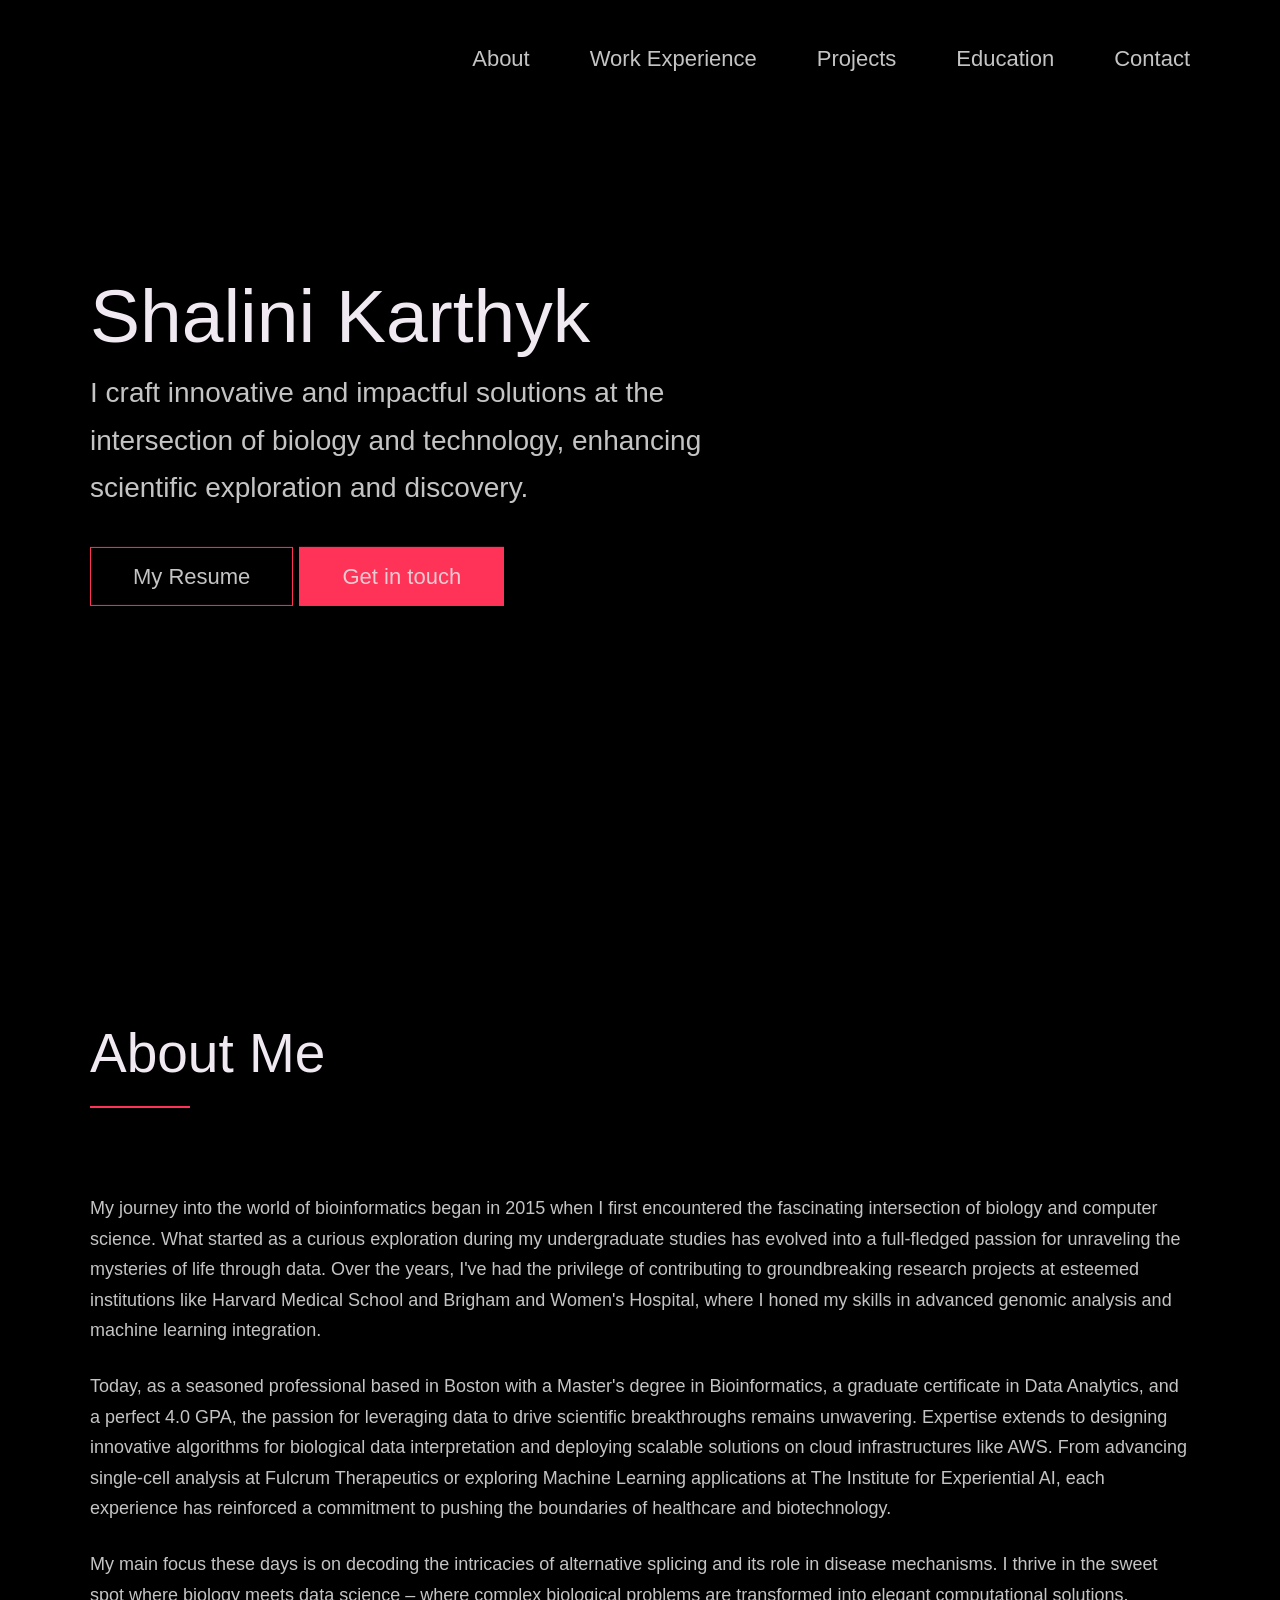
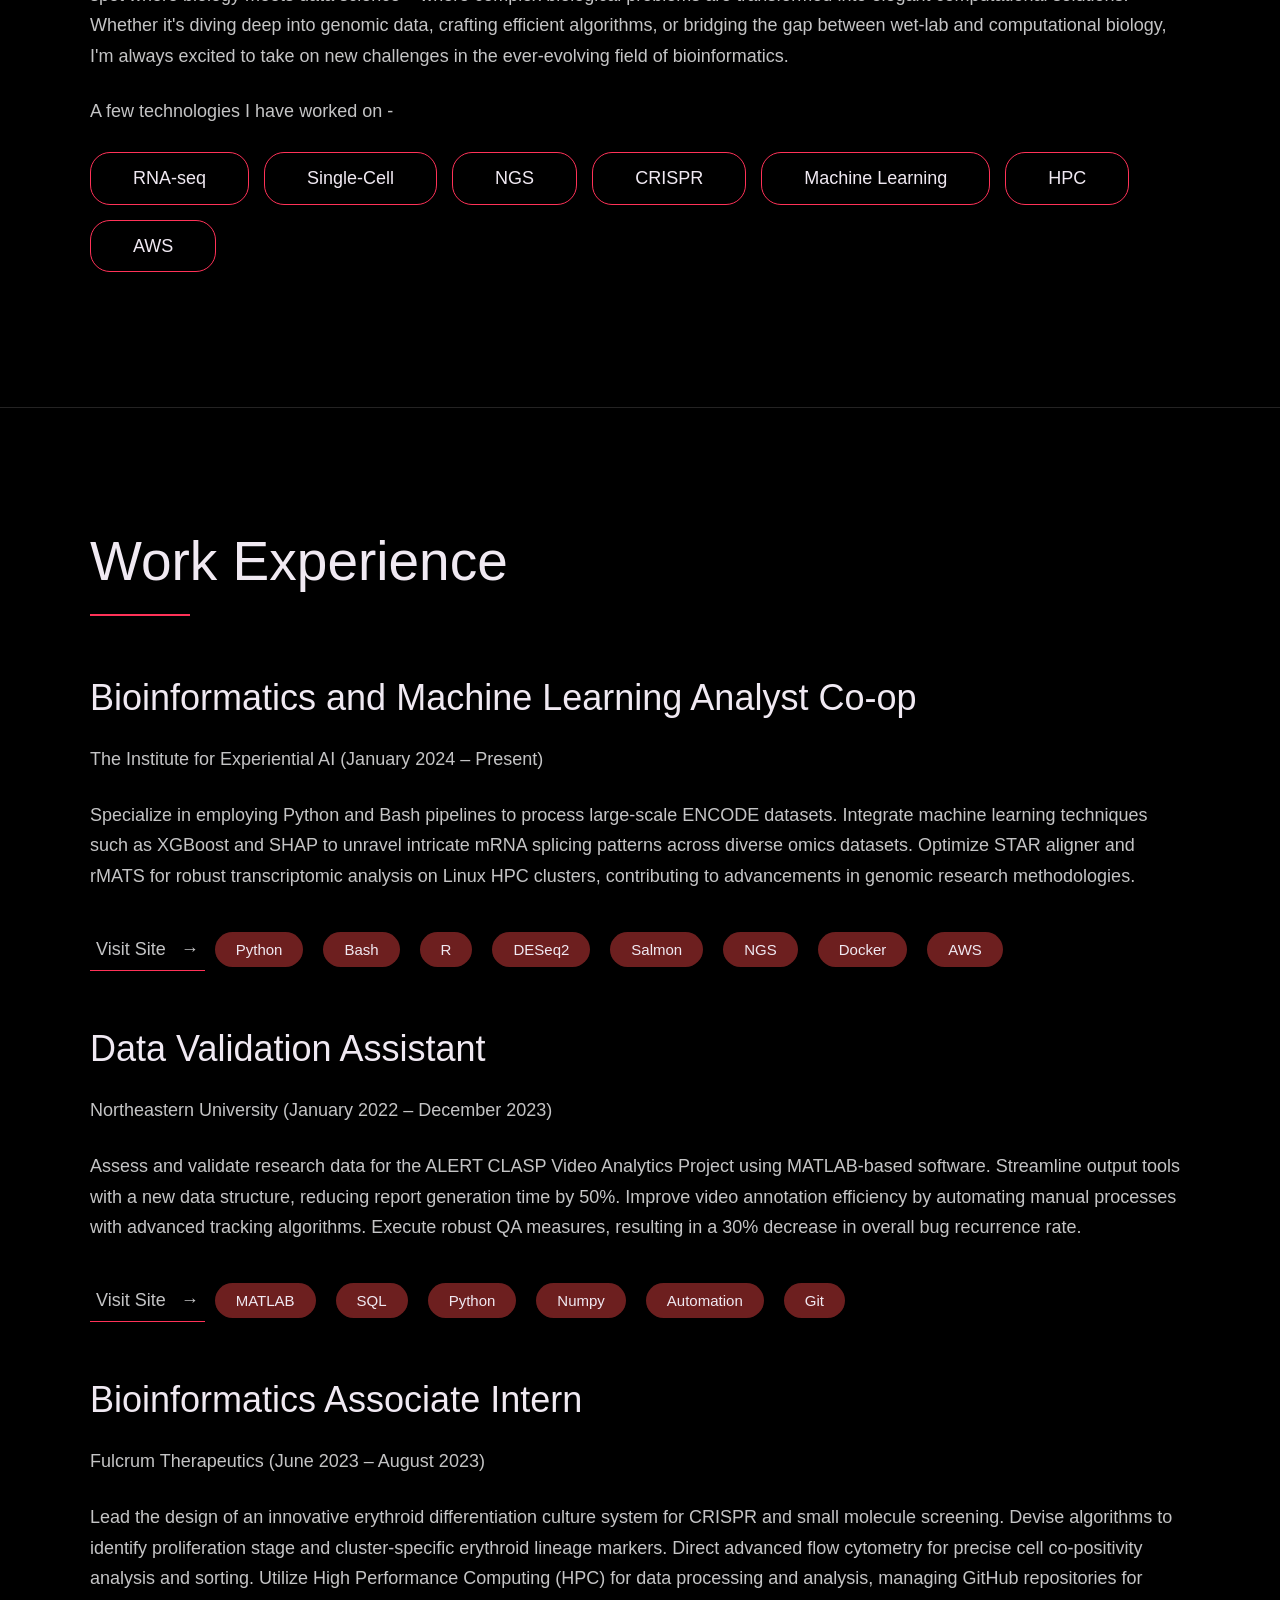
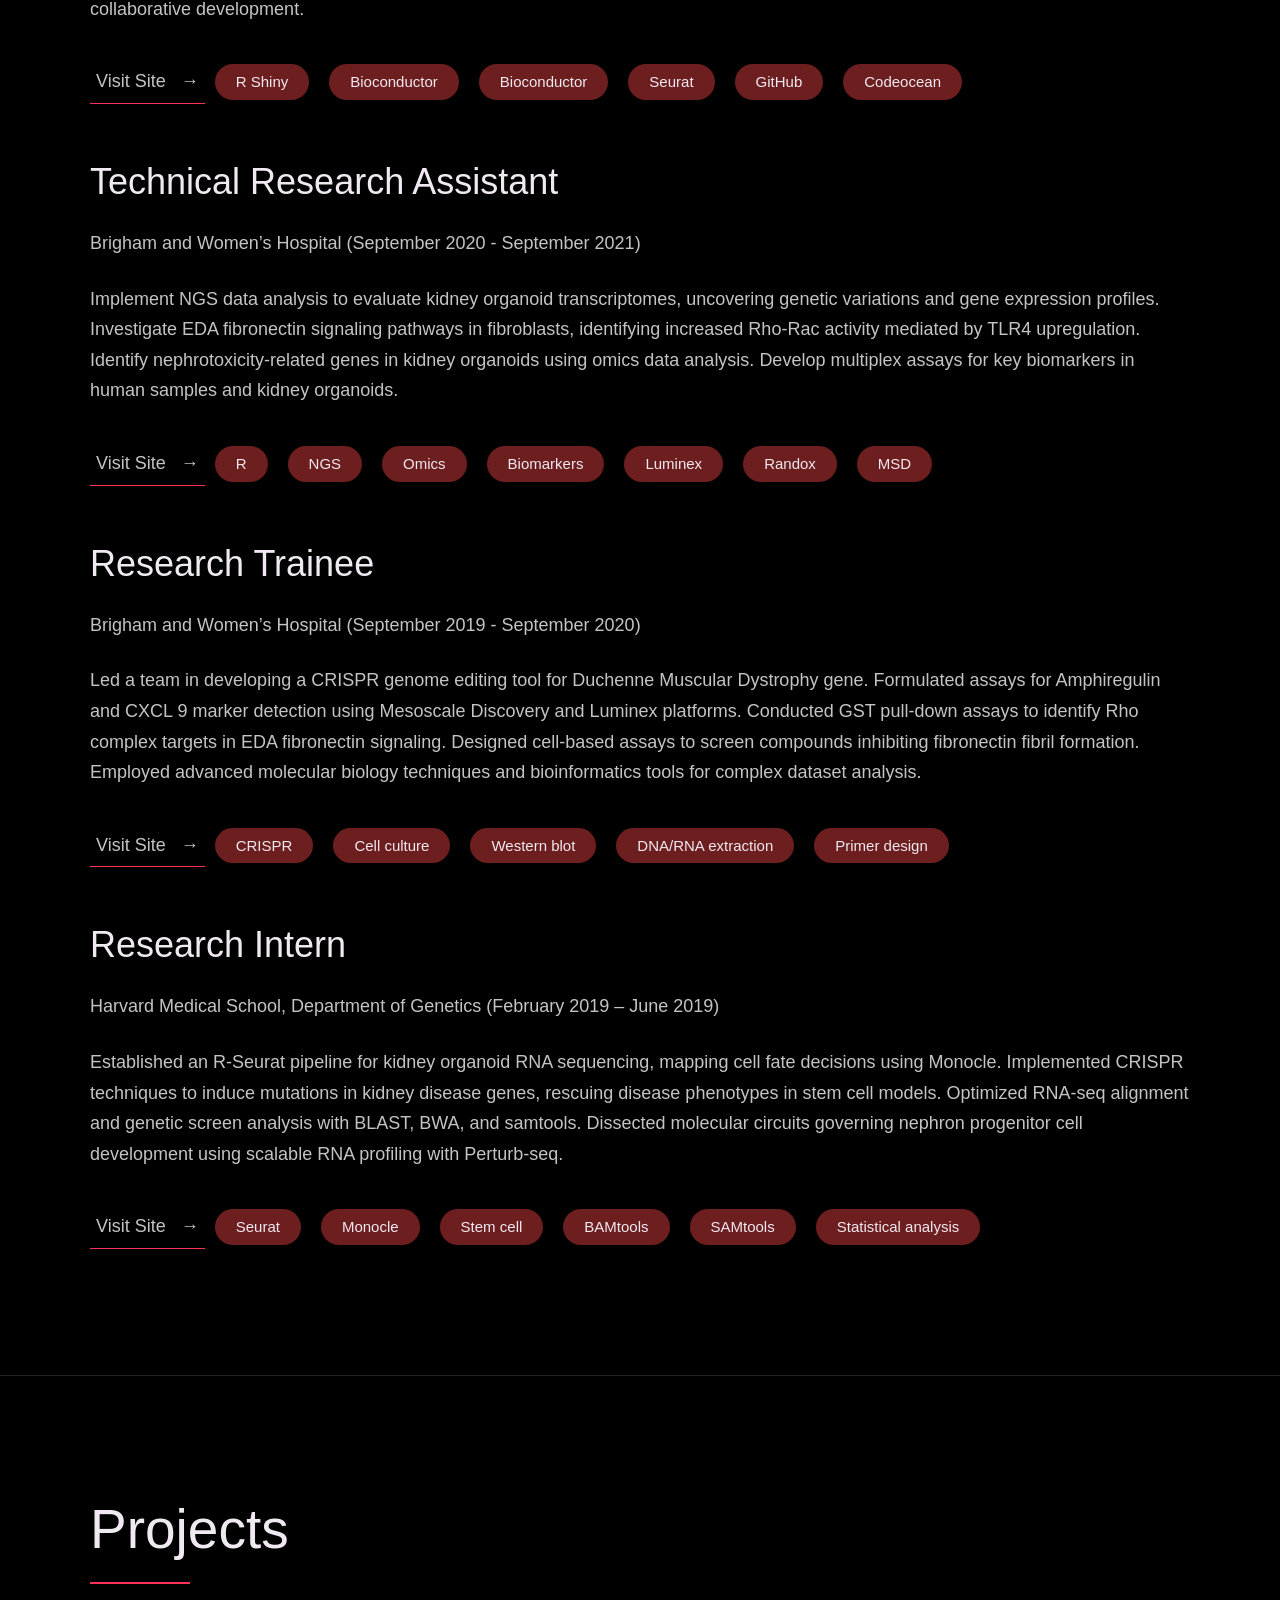
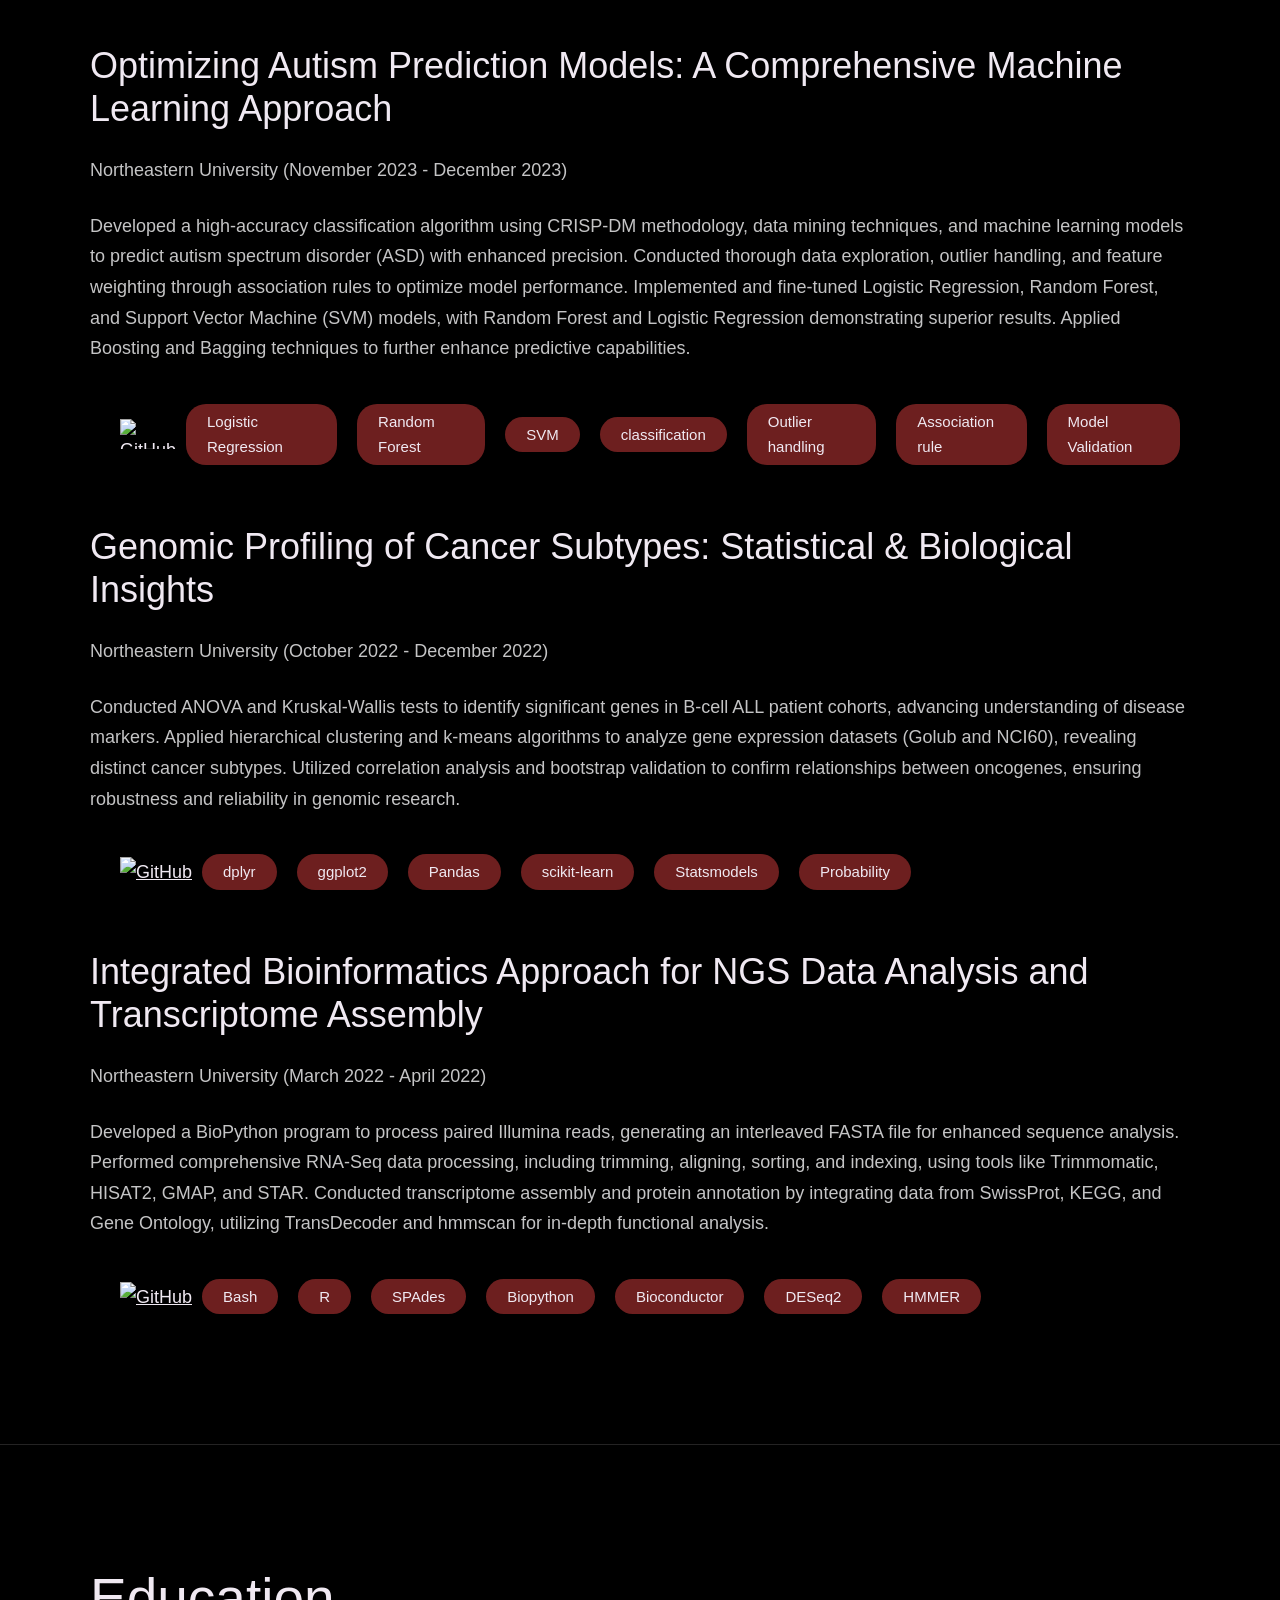
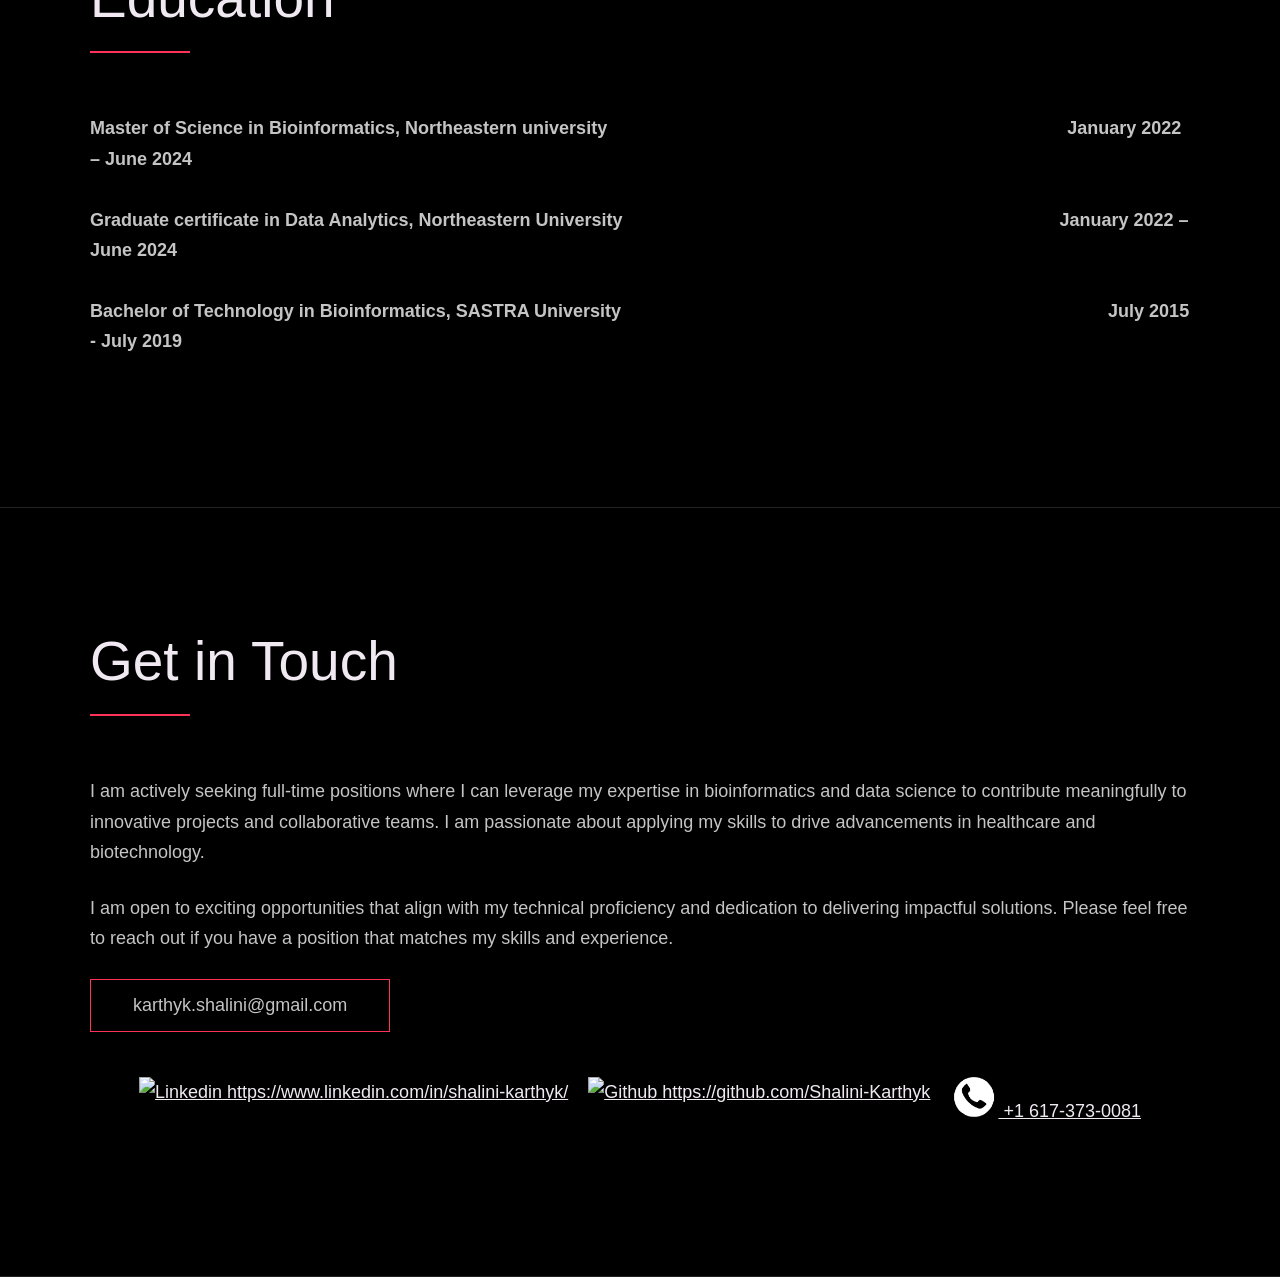
==== commit bec492df: "Update index.html" ====
--- a/index.html
+++ b/index.html
@@ -212,7 +212,7 @@
             <div class="work__text">
               <h3>Technical Research Assistant</h3>
               <p>
-                Brigham and Women’s Hospital (April 2021 - September 2021)
+                Brigham and Women’s Hospital (September 2020 - September 2021)
               </p>
               <ul class="work__list">
                 <p>Implement NGS data analysis to evaluate kidney organoid transcriptomes, uncovering genetic variations and gene expression profiles. Investigate EDA fibronectin signaling pathways in fibroblasts, identifying increased Rho-Rac activity mediated by TLR4 upregulation. Identify nephrotoxicity-related genes in kidney organoids using omics data analysis. Develop multiplex assays for key biomarkers in human samples and kidney organoids.</p>
@@ -477,4 +477,4 @@
   <script src="./index.js"></script>
 </body>
 
-</html>+</html>
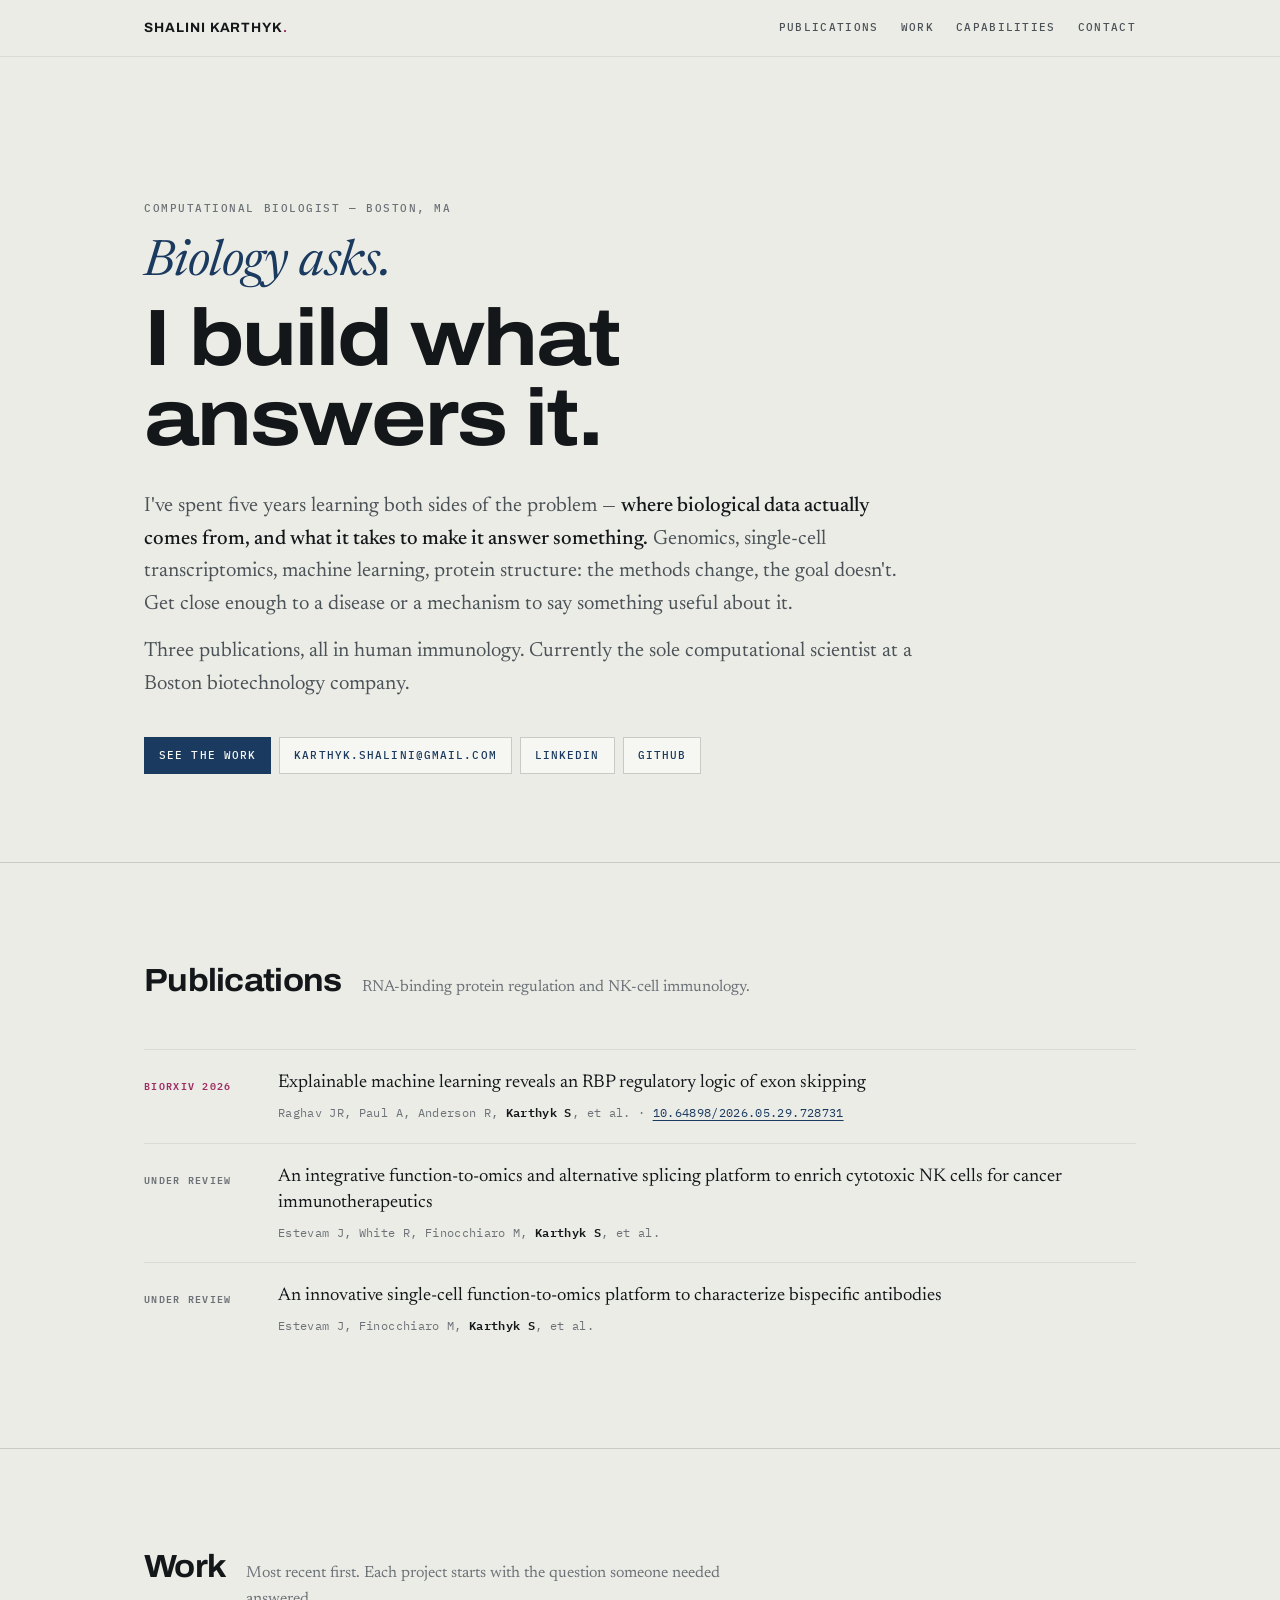
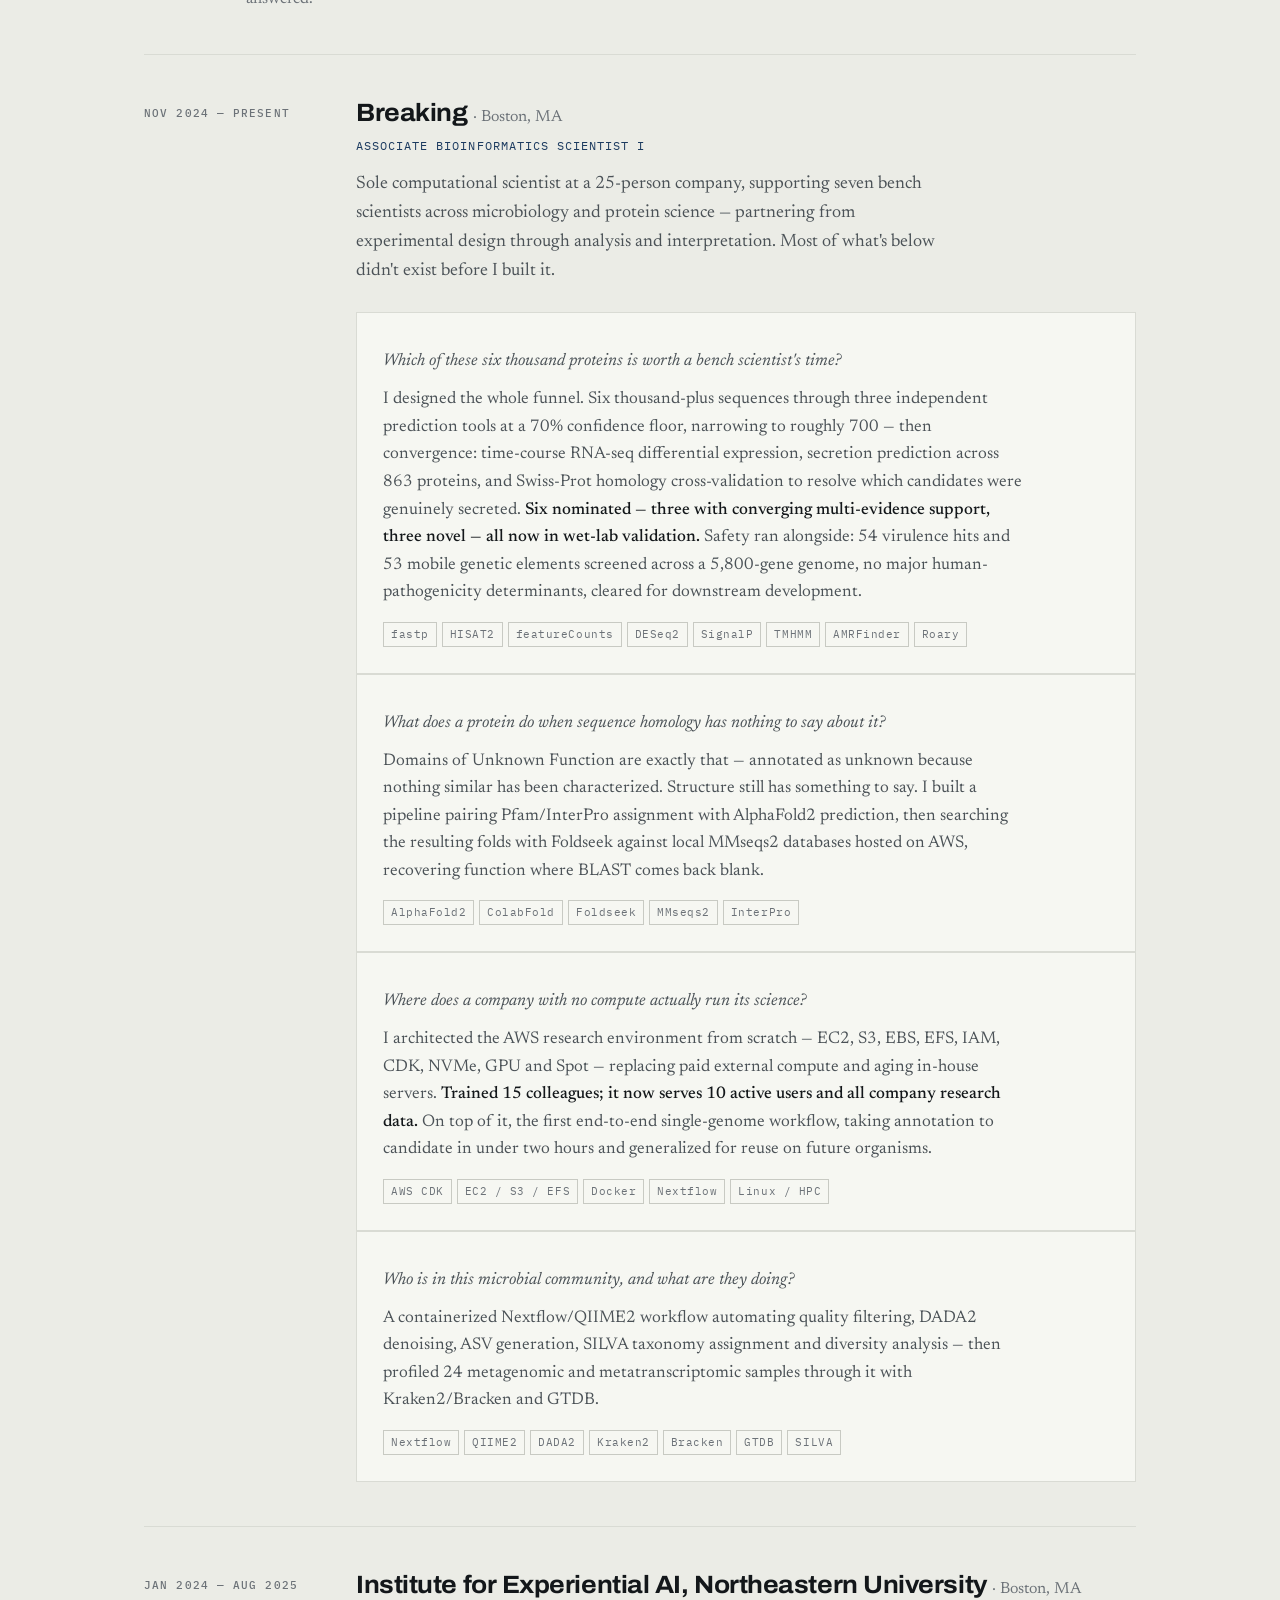
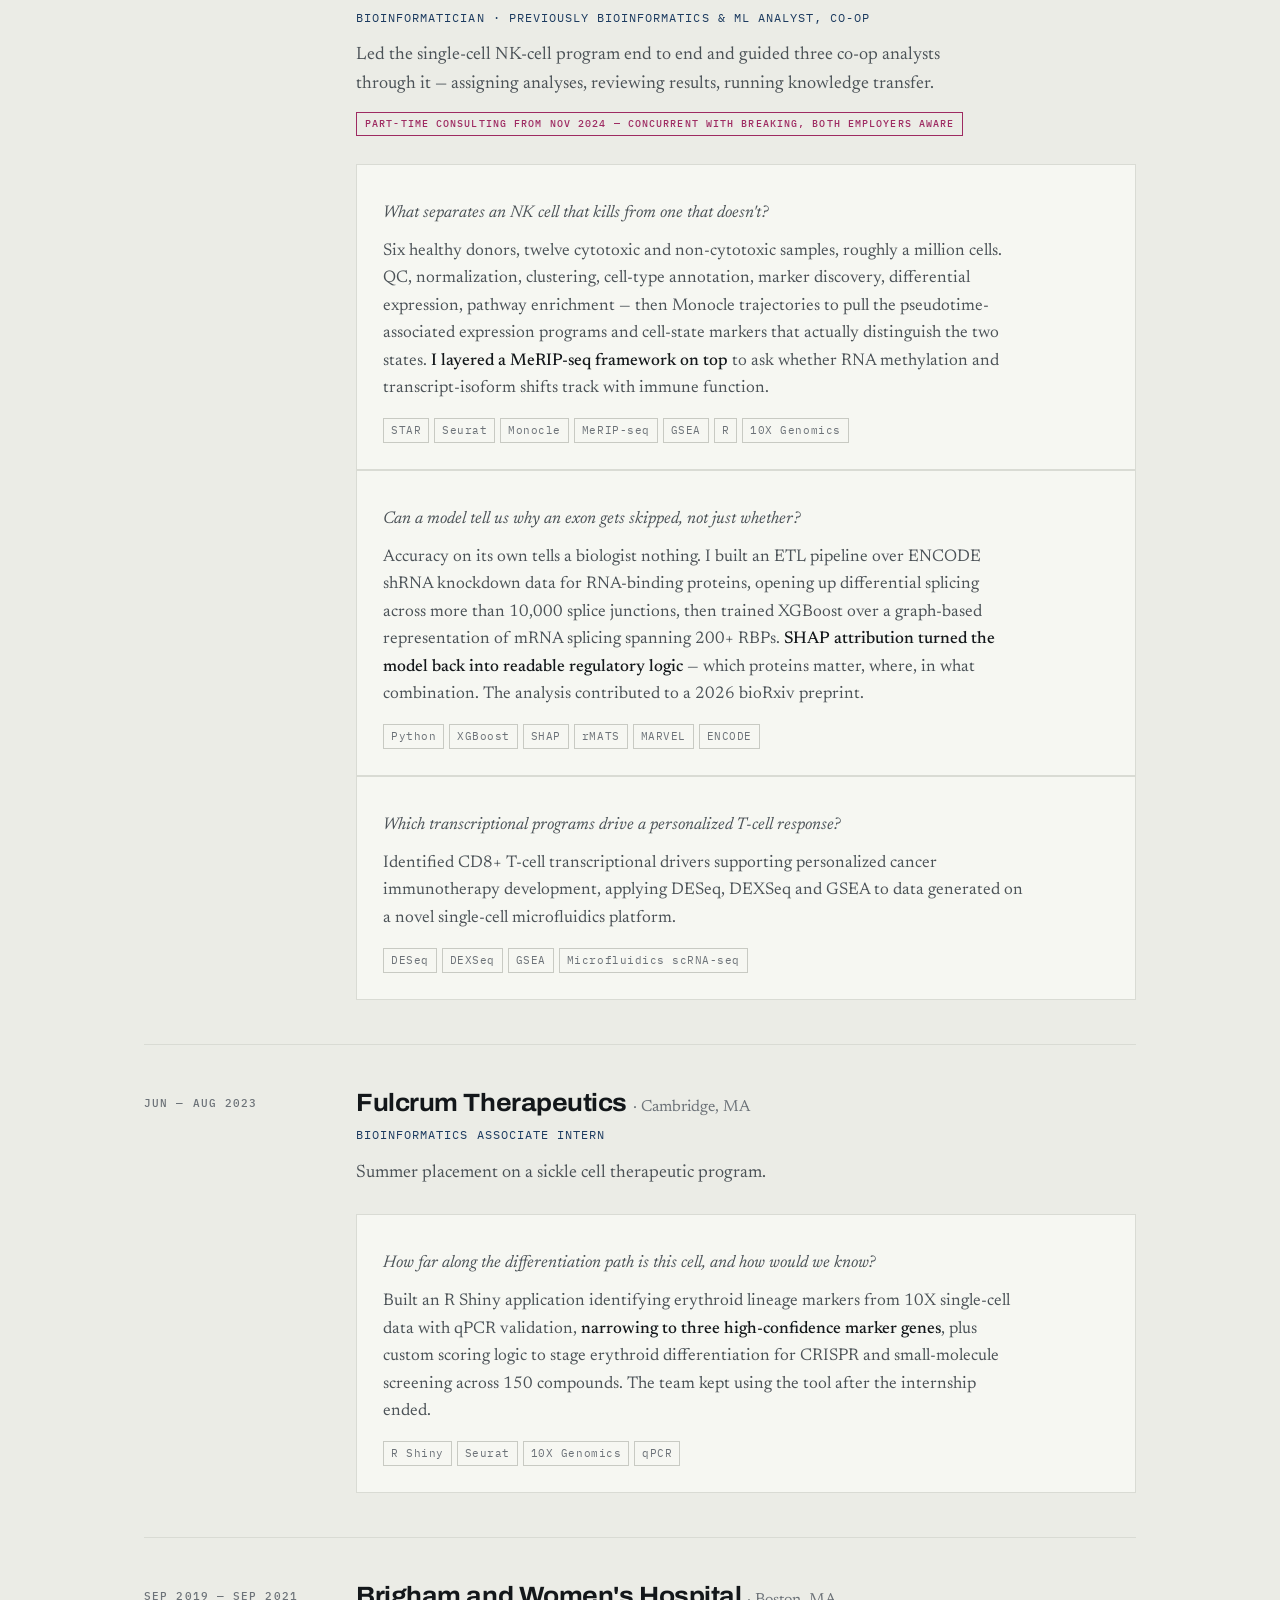
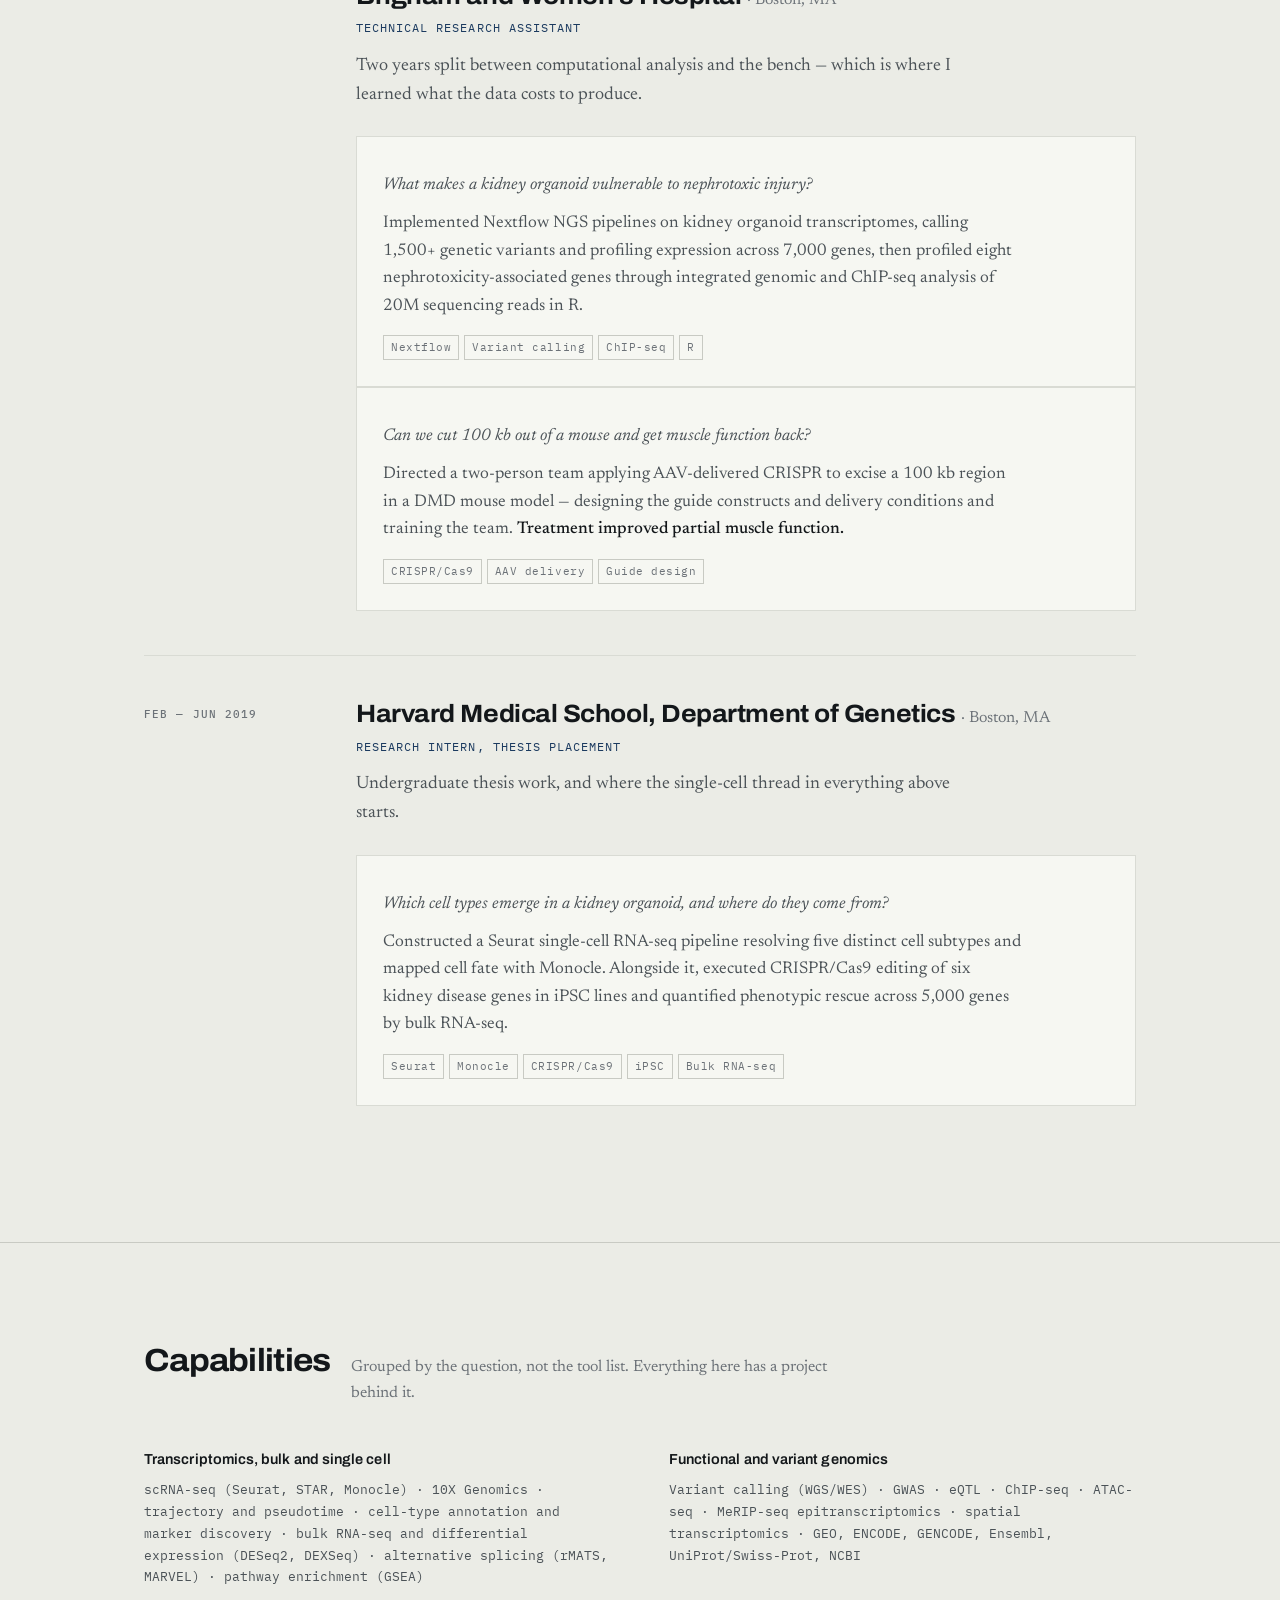
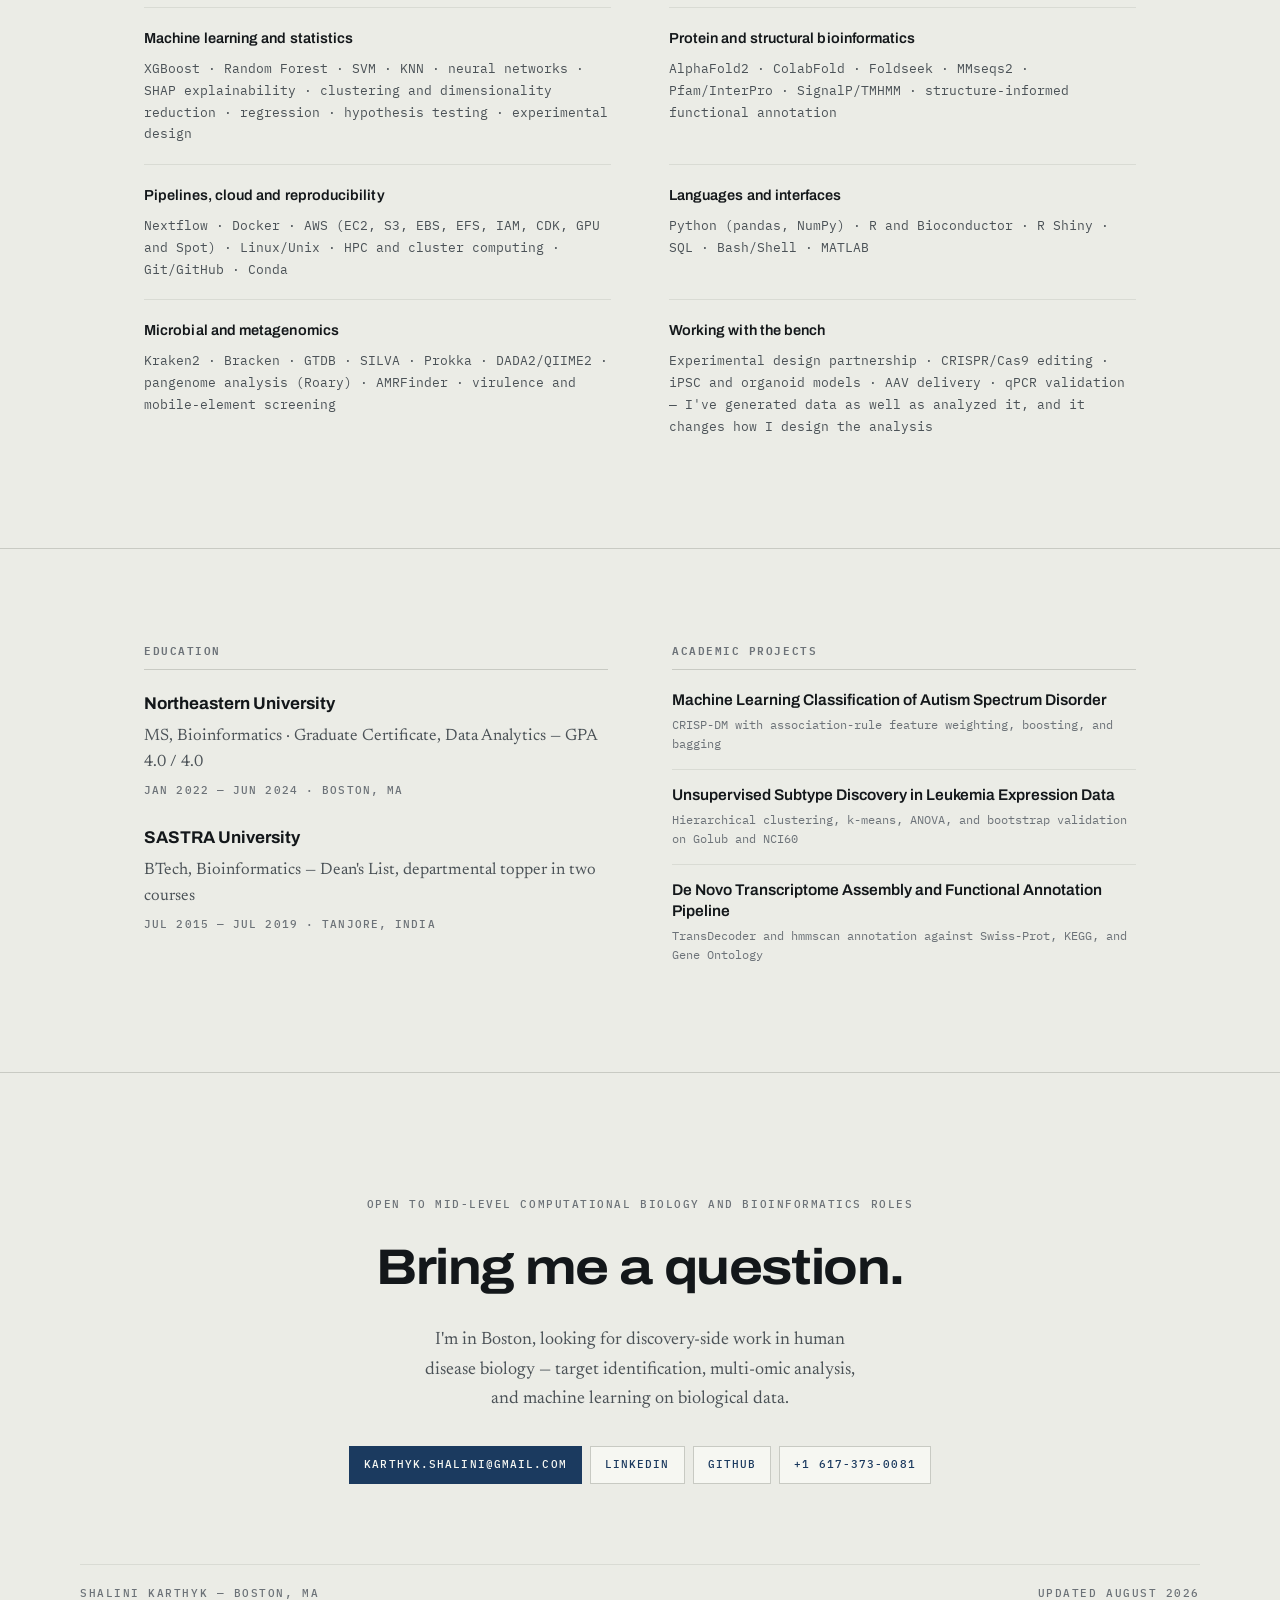
==== commit 059b9e00: "Add new site baseline (exact copy of reference design) index.html is a byte-for-byte copy of _refere" ====
--- a/index.html
+++ b/index.html
@@ -1,480 +1,476 @@
-
-
 <!DOCTYPE html>
 <html lang="en">
-
 <head>
-  <meta charset="UTF-8" />
-  <meta name="viewport" content="width=device-width, initial-scale=1.0" />
-  <link rel="shortcut icon" type="image/png" href="./images/favicon.png" />
-
-  <!-- Put your site title here -->
-  <title>
-    Shalini Karthyk | I craft innovative and impactful solutions at the intersection of biology and technology, enhancing scientific exploration and discovery.
-  </title>
-
-  <meta name="description" content="Add small description of yourslef.">
-  <!-- Add some coding keywords below, Ex: (React, CSS etc) -->
-  <meta name="keywords" content="Put your name, skills and some coding keywords" />
-  <link rel="stylesheet" href="index.css" />
+<meta charset="utf-8">
+<meta name="viewport" content="width=device-width, initial-scale=1">
+<title>Shalini Karthyk — Computational Biologist</title>
+<meta name="description" content="Computational biologist in Boston. Five years across genomics, single-cell transcriptomics, machine learning and protein structure, pointed at human disease biology.">
+<link rel="preconnect" href="https://fonts.googleapis.com">
+<link rel="preconnect" href="https://fonts.gstatic.com" crossorigin>
+<link href="https://fonts.googleapis.com/css2?family=Archivo:wdth,wght@100..125,400..800&family=IBM+Plex+Mono:wght@400;500;600&family=Newsreader:ital,opsz,wght@0,6..72,300..500;1,6..72,300..500&display=swap" rel="stylesheet">
+<style>
+:root{
+  --bg:#EBECE6;
+  --surface:#F6F7F2;
+  --ink:#13171A;
+  --ink-2:#4B5257;
+  --ink-3:#6C7278;
+  --rule:#C8CAC3;
+  --rule-soft:#D9DBD4;
+  --deep:#1B3A5F;
+  --signal:#9E2B62;
+
+  --grot:'Archivo',system-ui,sans-serif;
+  --serif:'Newsreader',Georgia,serif;
+  --mono:'IBM Plex Mono',ui-monospace,monospace;
+
+  --pad:clamp(20px,5vw,72px);
+  --maxw:1120px;
+}
+
+*{box-sizing:border-box}
+html{scroll-behavior:smooth;-webkit-text-size-adjust:100%}
+body{
+  margin:0;background:var(--bg);color:var(--ink);
+  font-family:var(--serif);font-size:18px;line-height:1.62;
+  -webkit-font-smoothing:antialiased;
+}
+a{color:inherit}
+.wrap{max-width:var(--maxw);margin:0 auto;padding-left:var(--pad);padding-right:var(--pad)}
+.mono{font-family:var(--mono);font-size:11px;font-weight:500;letter-spacing:.14em;text-transform:uppercase}
+.soft{color:var(--ink-3)}
+
+/* ---------------- nav ---------------- */
+.nav{position:sticky;top:0;z-index:50;background:rgba(235,236,230,.92);backdrop-filter:saturate(150%) blur(10px);border-bottom:1px solid var(--rule-soft)}
+.nav-in{display:flex;align-items:center;justify-content:space-between;gap:16px;height:56px}
+.brand{font-family:var(--grot);font-weight:700;font-size:13.5px;letter-spacing:.07em;text-transform:uppercase;text-decoration:none}
+.brand i{font-style:normal;color:var(--signal)}
+.nav-links{display:flex;gap:22px}
+.nav-links a{font-family:var(--mono);font-size:11px;font-weight:500;letter-spacing:.12em;text-transform:uppercase;text-decoration:none;color:var(--ink-2);border-bottom:1px solid transparent;padding:3px 0;transition:color .18s,border-color .18s}
+.nav-links a:hover{color:var(--deep);border-bottom-color:var(--deep)}
+@media(max-width:760px){.nav-links a:nth-child(-n+2){display:none}}
+
+/* ---------------- hero ---------------- */
+.hero{padding:clamp(56px,11vw,132px) 0 clamp(48px,8vw,88px)}
+h1{margin:18px 0 0;display:block;text-wrap:balance}
+h1 .ask{
+  display:block;font-family:var(--serif);font-weight:400;font-style:italic;
+  font-size:clamp(27px,4.4vw,50px);line-height:1.08;letter-spacing:-.012em;color:var(--deep);
+}
+h1 .build{
+  display:block;font-family:var(--grot);font-weight:700;font-stretch:116%;
+  font-size:clamp(38px,6.8vw,80px);line-height:.99;letter-spacing:-.028em;
+  margin-top:.12em;
+}
+.statement{font-size:clamp(18px,1.9vw,20.5px);line-height:1.6;color:var(--ink-2);max-width:38em;margin:32px 0 0}
+.statement + .statement{margin-top:14px}
+.statement b{color:var(--ink);font-weight:500}
+
+.chips{display:flex;flex-wrap:wrap;gap:8px;margin-top:36px}
+.chip{
+  font-family:var(--mono);font-size:11px;font-weight:500;letter-spacing:.1em;text-transform:uppercase;
+  text-decoration:none;color:var(--deep);background:var(--surface);border:1px solid var(--rule);
+  padding:9px 14px;transition:background .18s,border-color .18s,color .18s,transform .18s;
+}
+.chip:hover{background:var(--deep);border-color:var(--deep);color:var(--surface);transform:translateY(-1px)}
+.chip.solid{background:var(--deep);border-color:var(--deep);color:var(--surface)}
+.chip.solid:hover{background:var(--signal);border-color:var(--signal)}
+
+/* ---------------- section shell ---------------- */
+.sec{padding:clamp(52px,7.5vw,92px) 0;border-top:1px solid var(--rule)}
+.sec-head{display:flex;align-items:baseline;gap:20px;flex-wrap:wrap;margin-bottom:clamp(26px,4vw,42px)}
+.sec-head h2{font-family:var(--grot);font-weight:700;font-stretch:108%;font-size:clamp(23px,3vw,32px);letter-spacing:-.022em;margin:0}
+.sec-head p{margin:0;font-size:16px;color:var(--ink-3);max-width:32em}
+
+/* ---------------- publications ---------------- */
+.pub{display:grid;grid-template-columns:104px 1fr;gap:clamp(14px,3vw,30px);padding:20px 0;border-top:1px solid var(--rule-soft)}
+.pub:first-of-type{border-top:0;padding-top:0}
+@media(max-width:640px){.pub{grid-template-columns:1fr;gap:6px}}
+.pub-st{font-family:var(--mono);font-size:10px;font-weight:600;letter-spacing:.13em;text-transform:uppercase;color:var(--ink-3);padding-top:7px}
+.pub-st.live{color:var(--signal)}
+.pub h3{margin:0;font-family:var(--serif);font-weight:400;font-size:18.5px;line-height:1.4}
+.pub .auth{margin:7px 0 0;font-family:var(--mono);font-size:11.5px;letter-spacing:.03em;color:var(--ink-3)}
+.pub .auth b{color:var(--ink);font-weight:600}
+.pub a{color:var(--deep);text-underline-offset:3px}
+.pub a:hover{color:var(--signal)}
+
+/* ---------------- career spine ---------------- */
+.role{display:grid;grid-template-columns:168px 1fr;gap:clamp(16px,3.5vw,44px);padding:clamp(30px,4vw,44px) 0;border-top:1px solid var(--rule-soft)}
+.role:first-of-type{border-top:0;padding-top:0}
+@media(max-width:820px){.role{grid-template-columns:1fr;gap:12px}}
+.when{font-family:var(--mono);font-size:11px;font-weight:500;letter-spacing:.1em;text-transform:uppercase;color:var(--ink-3);padding-top:6px}
+.org{font-family:var(--grot);font-weight:700;font-stretch:106%;font-size:clamp(20px,2.4vw,25px);letter-spacing:-.018em;margin:0;line-height:1.15}
+.org .place{font-family:var(--serif);font-weight:400;font-size:16px;color:var(--ink-3);letter-spacing:0}
+.jobtitle{font-family:var(--mono);font-size:11.5px;letter-spacing:.09em;text-transform:uppercase;color:var(--deep);margin:9px 0 0}
+.scope{margin:14px 0 0;color:var(--ink-2);max-width:60ch}
+.flag{display:inline-block;margin-top:12px;font-family:var(--mono);font-size:10px;font-weight:500;letter-spacing:.11em;text-transform:uppercase;color:var(--signal);border:1px solid var(--signal);padding:3px 8px}
+
+.projects{margin-top:26px;display:grid;gap:2px;background:var(--rule-soft);border:1px solid var(--rule-soft)}
+.proj{background:var(--surface);padding:clamp(18px,2.4vw,26px);transition:background .2s}
+.proj:hover{background:#FBFCF8}
+.q{
+  font-family:var(--serif);font-style:italic;font-weight:400;
+  font-size:clamp(17.5px,2vw,20px);line-height:1.35;color:var(--deep);
+  margin:0;text-wrap:balance;
+}
+.proj p{margin:12px 0 0;font-size:17px;color:var(--ink-2);max-width:64ch}
+.proj p b{color:var(--ink);font-weight:500}
+.tools{display:flex;flex-wrap:wrap;gap:5px;margin-top:15px}
+.tool{font-family:var(--mono);font-size:10.5px;letter-spacing:.05em;color:var(--ink-3);border:1px solid var(--rule);padding:3px 7px}
+
+/* ---------------- capabilities ---------------- */
+.caps{display:grid;grid-template-columns:1fr 1fr;gap:0 clamp(28px,4.5vw,60px)}
+@media(max-width:820px){.caps{grid-template-columns:1fr}}
+.cap{padding:19px 0;border-top:1px solid var(--rule-soft)}
+.caps > .cap:nth-child(1),.caps > .cap:nth-child(2){border-top:0;padding-top:0}
+@media(max-width:820px){.caps > .cap:nth-child(2){border-top:1px solid var(--rule-soft);padding-top:19px}}
+.cap h3{font-family:var(--grot);font-weight:600;font-size:14.5px;letter-spacing:.005em;margin:0 0 7px}
+.cap p{margin:0;font-family:var(--mono);font-size:12.5px;line-height:1.75;color:var(--ink-2)}
+
+/* ---------------- education / projects ---------------- */
+.two{display:grid;grid-template-columns:1fr 1fr;gap:clamp(32px,5vw,64px)}
+@media(max-width:880px){.two{grid-template-columns:1fr;gap:44px}}
+.sub{font-family:var(--mono);font-size:11px;font-weight:600;letter-spacing:.14em;text-transform:uppercase;color:var(--ink-3);margin:0 0 20px;padding-bottom:10px;border-bottom:1px solid var(--rule)}
+.edu{margin-bottom:24px}
+.edu h3{font-family:var(--grot);font-weight:700;font-size:17px;margin:0}
+.edu p{margin:5px 0 0;font-size:16.5px;color:var(--ink-2)}
+.edu p.when{margin-top:6px;padding-top:0;font-size:11px;color:var(--ink-3)}
+.ap{padding:15px 0;border-top:1px solid var(--rule-soft)}
+.ap:first-of-type{border-top:0;padding-top:0}
+.ap h3{font-family:var(--grot);font-weight:600;font-size:15.5px;line-height:1.3;margin:0}
+.ap p{margin:6px 0 0;font-family:var(--mono);font-size:11.5px;line-height:1.65;color:var(--ink-3)}
+
+/* ---------------- contact ---------------- */
+.contact{padding:clamp(64px,9vw,112px) 0 0;border-top:1px solid var(--rule);text-align:center}
+.contact h2{font-family:var(--grot);font-weight:700;font-stretch:114%;font-size:clamp(28px,4.6vw,50px);letter-spacing:-.028em;margin:14px 0 0}
+.contact .blurb{color:var(--ink-2);margin:18px auto 0;max-width:44ch}
+.contact .chips{justify-content:center;margin-top:32px}
+.foot{margin-top:clamp(48px,7vw,80px);border-top:1px solid var(--rule-soft);padding:20px 0 38px;display:flex;justify-content:space-between;gap:12px;flex-wrap:wrap;color:var(--ink-3)}
+
+/* ---------------- reveal ---------------- */
+.rv{opacity:0;transform:translateY(14px);transition:opacity .6s ease,transform .6s cubic-bezier(.22,.61,.36,1)}
+.rv.in{opacity:1;transform:none}
+:focus-visible{outline:2px solid var(--signal);outline-offset:3px}
+
+@media(prefers-reduced-motion:reduce){
+  html{scroll-behavior:auto}
+  *,*::before,*::after{animation-duration:.01ms!important;transition-duration:.01ms!important}
+  .rv{opacity:1;transform:none}
+}
+</style>
 </head>
-
 <body>
 
-  <!-- ***** Header ***** -->
-
-  <header class="header" role="banner" id="top">
-    <div class="row">
-      <nav class="nav" role="navigation">
-        <ul class="nav__items">
-          <li class="nav__item">
-            <a href="#about" class="nav__link">About</a>
-          </li>
-          <li class="nav__item"><a href="#work" class="nav__link">Work Experience</a></li>
-          <li class="nav__item"><a href="#Projects" class="nav__link">Projects</a></li>
-          <li class="nav__item">
-            <a href="#education" class="nav__link">Education</a>
-          </li>
-          <li class="nav__item">
-            <a href="#contact" class="nav__link">Contact</a>
-          </li>
-        </ul>
-      </nav>
-    </div>
-    <div class="header__text-box row">
-      <div class="header__text">
-        <h1 class="heading-primary">
-          <!-- Replace the following name with your name -->
-          <span>Shalini Karthyk</span>
-        </h1>
-        <!-- Put a small paragraph about yourself -->
-        <p>I craft innovative and impactful solutions at the intersection of biology and technology, enhancing scientific exploration and discovery.</p>
-        <!-- Provide a link to your resume -->
-        <a href="./Resume/Shalini_Karthyk_Resume.pdf" class="btn">My Resume</a>
-        <a href="#contact" class="btn btn--pink">Get in touch</a>
-      </div>
-    </div>
-  </header>
-
-  <main role="main">
-
-
-    <!-- ***** About ***** -->
-
-    <section class="about" id="about">
-      <div class="row">
-        <h2>About Me</h2>
-        <div class="about__content">
-          <div class="about__text">
-            <!-- Replace the below paragraph with info about yourself -->
-            <p>
-              My journey into the world of bioinformatics began in 2015 when I first encountered the fascinating intersection of biology and computer science. What started as a curious exploration during my undergraduate studies has evolved into a full-fledged passion for unraveling the mysteries of life through data. Over the years, I've had the privilege of contributing to groundbreaking research projects at esteemed institutions like Harvard Medical School and Brigham and Women's Hospital, where I honed my skills in advanced genomic analysis and machine learning integration.</p>
-
-              <p> Today, as a seasoned professional based in Boston with a Master's degree in Bioinformatics, a graduate certificate in Data Analytics, and a perfect 4.0 GPA, the passion for leveraging data to drive scientific breakthroughs remains unwavering. Expertise extends to designing innovative algorithms for biological data interpretation and deploying scalable solutions on cloud infrastructures like AWS. From advancing single-cell analysis at Fulcrum Therapeutics or exploring Machine Learning applications at The Institute for Experiential AI, each experience has reinforced a commitment to pushing the boundaries of healthcare and biotechnology.</p>
-
-                <p>My main focus these days is on decoding the intricacies of alternative splicing and its role in disease mechanisms. I thrive in the sweet spot where biology meets data science – where complex biological problems are transformed into elegant computational solutions.
-            
-                  Whether it's diving deep into genomic data, crafting efficient algorithms, or bridging the gap between wet-lab and computational biology, I'm always excited to take on new challenges in the ever-evolving field of bioinformatics.</p>
-                  <p>A few technologies I have worked on -</p>
-                  <a class="btn btn-curved">RNA-seq</a>
-                  <a class="btn btn-curved">Single-Cell</a>
-                  <a class="btn btn-curved">NGS</a>
-                  <a class="btn btn-curved">CRISPR</a>
-                  <a class="btn btn-curved">Machine Learning</a>
-                  <a class="btn btn-curved">HPC</a>
-                  <a class="btn btn-curved">AWS</a>  
-          </div>
-
-        </div> 
-      </div>
-    </section>
-
-    
-    <!-- ***** Skills ***** 
-
-    <section class="skills" id="skills">
-      <div class="row">
-       <h2>Skills</h2>
-        <div class="skills
-          
+<nav class="nav">
+  <div class="wrap nav-in">
+    <a class="brand" href="#top">Shalini Karthyk<i>.</i></a>
+    <div class="nav-links">
+      <a href="#publications">Publications</a>
+      <a href="#work">Work</a>
+      <a href="#capabilities">Capabilities</a>
+      <a href="#contact">Contact</a>
+    </div>
+  </div>
+</nav>
+
+<header class="hero" id="top">
+  <div class="wrap">
+    <p class="mono soft">Computational Biologist — Boston, MA</p>
+    <h1>
+      <span class="ask">Biology asks.</span>
+      <span class="build">I build what<br>answers it.</span>
+    </h1>
+    <p class="statement">I've spent five years learning both sides of the problem — <b>where biological data actually comes from, and what it takes to make it answer something.</b> Genomics, single-cell transcriptomics, machine learning, protein structure: the methods change, the goal doesn't. Get close enough to a disease or a mechanism to say something useful about it.</p>
+    <p class="statement">Three publications, all in human immunology. Currently the sole computational scientist at a Boston biotechnology company.</p>
+    <div class="chips">
+      <a class="chip solid" href="#work">See the work</a>
+      <a class="chip" href="mailto:karthyk.shalini@gmail.com">karthyk.shalini@gmail.com</a>
+      <a class="chip" href="https://www.linkedin.com/in/shalini-karthyk/" target="_blank" rel="noopener">LinkedIn</a>
+      <a class="chip" href="https://github.com/shalini-karthyk" target="_blank" rel="noopener">GitHub</a>
+    </div>
+  </div>
+</header>
+
+<section class="sec" id="publications">
+  <div class="wrap">
+    <div class="sec-head rv">
+      <h2>Publications</h2>
+      <p>RNA-binding protein regulation and NK-cell immunology.</p>
+    </div>
+
+    <div class="pub rv">
+      <div class="pub-st live">bioRxiv 2026</div>
+      <div>
+        <h3>Explainable machine learning reveals an RBP regulatory logic of exon skipping</h3>
+        <p class="auth">Raghav JR, Paul A, Anderson R, <b>Karthyk S</b>, et al. · <a href="https://doi.org/10.64898/2026.05.29.728731" target="_blank" rel="noopener">10.64898/2026.05.29.728731</a></p>
+      </div>
+    </div>
+
+    <div class="pub rv">
+      <div class="pub-st">Under review</div>
+      <div>
+        <h3>An integrative function-to-omics and alternative splicing platform to enrich cytotoxic NK cells for cancer immunotherapeutics</h3>
+        <p class="auth">Estevam J, White R, Finocchiaro M, <b>Karthyk S</b>, et al.</p>
+      </div>
+    </div>
+
+    <div class="pub rv">
+      <div class="pub-st">Under review</div>
+      <div>
+        <h3>An innovative single-cell function-to-omics platform to characterize bispecific antibodies</h3>
+        <p class="auth">Estevam J, Finocchiaro M, <b>Karthyk S</b>, et al.</p>
+      </div>
+    </div>
+  </div>
+</section>
+
+<section class="sec" id="work">
+  <div class="wrap">
+    <div class="sec-head rv">
+      <h2>Work</h2>
+      <p>Most recent first. Each project starts with the question someone needed answered.</p>
+    </div>
+
+    <!-- BREAKING -->
+    <div class="role rv">
+      <div class="when">Nov 2024 — Present</div>
+      <div>
+        <h3 class="org">Breaking <span class="place">· Boston, MA</span></h3>
+        <p class="jobtitle">Associate Bioinformatics Scientist I</p>
+        <p class="scope">Sole computational scientist at a 25-person company, supporting seven bench scientists across microbiology and protein science — partnering from experimental design through analysis and interpretation. Most of what's below didn't exist before I built it.</p>
+
+        <div class="projects">
+          <div class="proj">
+            <p class="q">Which of these six thousand proteins is worth a bench scientist's time?</p>
+            <p>I designed the whole funnel. Six thousand-plus sequences through three independent prediction tools at a 70% confidence floor, narrowing to roughly 700 — then convergence: time-course RNA-seq differential expression, secretion prediction across 863 proteins, and Swiss-Prot homology cross-validation to resolve which candidates were genuinely secreted. <b>Six nominated — three with converging multi-evidence support, three novel — all now in wet-lab validation.</b> Safety ran alongside: 54 virulence hits and 53 mobile genetic elements screened across a 5,800-gene genome, no major human-pathogenicity determinants, cleared for downstream development.</p>
+            <div class="tools"><span class="tool">fastp</span><span class="tool">HISAT2</span><span class="tool">featureCounts</span><span class="tool">DESeq2</span><span class="tool">SignalP</span><span class="tool">TMHMM</span><span class="tool">AMRFinder</span><span class="tool">Roary</span></div>
+          </div>
+
+          <div class="proj">
+            <p class="q">What does a protein do when sequence homology has nothing to say about it?</p>
+            <p>Domains of Unknown Function are exactly that — annotated as unknown because nothing similar has been characterized. Structure still has something to say. I built a pipeline pairing Pfam/InterPro assignment with AlphaFold2 prediction, then searching the resulting folds with Foldseek against local MMseqs2 databases hosted on AWS, recovering function where BLAST comes back blank.</p>
+            <div class="tools"><span class="tool">AlphaFold2</span><span class="tool">ColabFold</span><span class="tool">Foldseek</span><span class="tool">MMseqs2</span><span class="tool">InterPro</span></div>
+          </div>
+
+          <div class="proj">
+            <p class="q">Where does a company with no compute actually run its science?</p>
+            <p>I architected the AWS research environment from scratch — EC2, S3, EBS, EFS, IAM, CDK, NVMe, GPU and Spot — replacing paid external compute and aging in-house servers. <b>Trained 15 colleagues; it now serves 10 active users and all company research data.</b> On top of it, the first end-to-end single-genome workflow, taking annotation to candidate in under two hours and generalized for reuse on future organisms.</p>
+            <div class="tools"><span class="tool">AWS CDK</span><span class="tool">EC2 / S3 / EFS</span><span class="tool">Docker</span><span class="tool">Nextflow</span><span class="tool">Linux / HPC</span></div>
+          </div>
+
+          <div class="proj">
+            <p class="q">Who is in this microbial community, and what are they doing?</p>
+            <p>A containerized Nextflow/QIIME2 workflow automating quality filtering, DADA2 denoising, ASV generation, SILVA taxonomy assignment and diversity analysis — then profiled 24 metagenomic and metatranscriptomic samples through it with Kraken2/Bracken and GTDB.</p>
+            <div class="tools"><span class="tool">Nextflow</span><span class="tool">QIIME2</span><span class="tool">DADA2</span><span class="tool">Kraken2</span><span class="tool">Bracken</span><span class="tool">GTDB</span><span class="tool">SILVA</span></div>
+          </div>
         </div>
       </div>
-    </section>  -->
-
-    
-
-    <!-- ***** Work ***** -->
-
-    <section class="work" id="work">
-      <div class="row">
-        <h2>Work Experience</h2>
-        <div class="work__boxes">
-
-          <!-- Each div with the work__box class is a project. -->
-
-          <div class="work__box">
-            <div class="work__text">
-              <h3>Bioinformatics and Machine Learning Analyst Co-op</h3>
-              <p>
-                The Institute for Experiential AI (January 2024 – Present)
-              </p>
-              <ul class="work__list">
-                <p>Specialize in employing Python and Bash pipelines to process large-scale ENCODE datasets. Integrate machine learning techniques such as XGBoost and SHAP to unravel intricate mRNA splicing patterns across diverse omics datasets. Optimize STAR aligner and rMATS for robust transcriptomic analysis on Linux HPC clusters, contributing to advancements in genomic research methodologies.</p>
-                </ul>
-
-              <div class="work__links">
-                <a href="https://ai.northeastern.edu/" target="_blank" class="link__text">
-                  Visit Site <span>&rarr;</span>
-                </a>
-                <a class="btn btn-curvetrans">Python</a>
-                  <a class="btn btn-curvetrans">Bash</a>
-                  <a class="btn btn-curvetrans">R</a>
-                  <a class="btn btn-curvetrans">DESeq2</a>
-                  <a class="btn btn-curvetrans">Salmon</a>
-                  <a class="btn btn-curvetrans">NGS</a>
-                  <a class="btn btn-curvetrans">Docker</a>
-                  <a class="btn btn-curvetrans">AWS</a>
-                
-                <!-- <a href="https://github.com/nisarhassan12/portfolio" title="View Source Code" target="_blank">
-                  <img src="./images/github.svg" class="work__code" alt="GitHub">
-                </a>-->
-              </div>
-            </div>
-            <!--  <div class="work__image-box">
-              <img src="./images/project-1.png" class="work__image" alt="Project 1" />
-            </div> --> 
-          </div>
-
-          <div class="work__box">
-            <div class="work__text">
-              <h3>Data Validation Assistant</h3>
-              <p>
-                Northeastern University (January 2022 – December 2023)
-              </p>
-              <ul class="work__list">
-                <p>
-                  Assess and validate research data for the ALERT CLASP Video Analytics Project using MATLAB-based software. Streamline output tools with a new data structure, reducing report generation time by 50%. Improve video annotation efficiency by automating manual processes with advanced tracking algorithms. Execute robust QA measures, resulting in a 30% decrease in overall bug recurrence rate.
-                </p></ul>
-
-              <div class="work__links">
-                <a href="https://alert.northeastern.edu/" class="link__text">
-                  Visit Site <span>&rarr;</span>
-                </a>
-                <a class="btn btn-curvetrans">MATLAB</a>
-                  <a class="btn btn-curvetrans">SQL</a>
-                  <a class="btn btn-curvetrans">Python</a>
-                  <a class="btn btn-curvetrans">Numpy</a>
-                  <a class="btn btn-curvetrans">Automation</a>
-                  <a class="btn btn-curvetrans">Git</a>
-                  
-                <!-- <a href="#">
-                  <img src="./images/github.svg" class="work__code" title="View Source Code" alt="GitHub">
-                </a> --> 
-              </div>
-            </div>
-            <!-- <div class="work__image-box">
-              <img src="./images/project-2.png" class="work__image" alt="Project 1" />
-            </div> --> 
-          </div>
-
-          <div class="work__box">
-            <div class="work__text">
-              <h3>Bioinformatics Associate Intern</h3>
-              <p>
-                Fulcrum Therapeutics (June 2023 – August 2023)
-              </p>
-              <ul class="work__list">
-                <p>Lead the design of an innovative erythroid differentiation culture system for CRISPR and small molecule screening. Devise algorithms to identify proliferation stage and cluster-specific erythroid lineage markers. Direct advanced flow cytometry for precise cell co-positivity analysis and sorting. Utilize High Performance Computing (HPC) for data processing and analysis, managing GitHub repositories for collaborative development.</p>
-              </ul>
-
-              <div class="work__links">
-                <a href="https://www.fulcrumtx.com/" class="link__text">
-                  Visit Site <span>&rarr;</span>
-                </a>
-                <a class="btn btn-curvetrans">R Shiny</a>
-                  <a class="btn btn-curvetrans">Bioconductor</a>
-                    <a class="btn btn-curvetrans">Bioconductor</a>
-                    <a class="btn btn-curvetrans">Seurat</a>
-                  <a class="btn btn-curvetrans">GitHub</a>
-                  <a class="btn btn-curvetrans">Codeocean</a>
-                  
-                <!-- <a href="#">
-                  <img src="./images/github.svg" class="work__code" title="View Source Code" alt="GitHub">
-                </a> -->
-              </div>
-            </div>
-            <!-- <div class="work__image-box">
-              <img src="./images/project-3.png" class="work__image" alt="Project 3" />
-            </div> -->
-          </div>
-
-          <div class="work__box">
-            <div class="work__text">
-              <h3>Technical Research Assistant</h3>
-              <p>
-                Brigham and Women’s Hospital (September 2020 - September 2021)
-              </p>
-              <ul class="work__list">
-                <p>Implement NGS data analysis to evaluate kidney organoid transcriptomes, uncovering genetic variations and gene expression profiles. Investigate EDA fibronectin signaling pathways in fibroblasts, identifying increased Rho-Rac activity mediated by TLR4 upregulation. Identify nephrotoxicity-related genes in kidney organoids using omics data analysis. Develop multiplex assays for key biomarkers in human samples and kidney organoids.</p>
-              </ul>
-
-              <div class="work__links">
-                <a href="https://www.brighamandwomens.org/" class="link__text">
-                  Visit Site <span>&rarr;</span>
-                </a>
-                <a class="btn btn-curvetrans">R</a>
-                  <a class="btn btn-curvetrans">NGS</a>
-                    <a class="btn btn-curvetrans">Omics</a>
-                    <a class="btn btn-curvetrans">Biomarkers</a>
-                    <a class="btn btn-curvetrans">Luminex</a>
-                  <a class="btn btn-curvetrans">Randox</a>
-                  <a class="btn btn-curvetrans">MSD</a>
-                <!-- <a href="#">
-                  <img src="./images/github.svg" class="work__code" title="View Source Code" alt="GitHub">
-                </a> -->
-              </div>
-            </div>
-            <!-- <div class="work__image-box">
-              <img src="./images/project-3.png" class="work__image" alt="Project 3" />
-            </div> -->
-          </div>
-
-          <div class="work__box">
-            <div class="work__text">
-              <h3>Research Trainee</h3>
-              <p>
-                Brigham and Women’s Hospital (September 2019 - September 2020)
-              </p>
-              <ul class="work__list">
-                <p>Led a team in developing a CRISPR genome editing tool for Duchenne Muscular Dystrophy gene. Formulated assays for Amphiregulin and CXCL 9 marker detection using Mesoscale Discovery and Luminex platforms. Conducted GST pull-down assays to identify Rho complex targets in EDA fibronectin signaling. Designed cell-based assays to screen compounds inhibiting fibronectin fibril formation. Employed advanced molecular biology techniques and bioinformatics tools for complex dataset analysis.</p>
-              </ul>
-
-              <div class="work__links">
-                <a href="https://www.brighamandwomens.org/" class="link__text">
-                  Visit Site <span>&rarr;</span>
-                </a>
-                <a class="btn btn-curvetrans">CRISPR</a>
-                  <a class="btn btn-curvetrans">Cell culture</a>
-                    <a class="btn btn-curvetrans">Western blot</a>
-                    <a class="btn btn-curvetrans">DNA/RNA extraction</a>
-                    <a class="btn btn-curvetrans">Primer design</a>
-
-                <!-- <a href="#">
-                  <img src="./images/github.svg" class="work__code" title="View Source Code" alt="GitHub">
-                </a> -->
-              </div>
-            </div>
-            <!-- <div class="work__image-box">
-              <img src="./images/project-3.png" class="work__image" alt="Project 3" />
-            </div> -->
-          </div>
-
-          <div class="work__box">
-            <div class="work__text">
-              <h3>Research Intern</h3>
-              <p>
-                Harvard Medical School, Department of Genetics (February 2019 – June 2019)
-              </p>
-              <ul class="work__list">
-                <p>Established an R-Seurat pipeline for kidney organoid RNA sequencing, mapping cell fate decisions using Monocle. Implemented CRISPR techniques to induce mutations in kidney disease genes, rescuing disease phenotypes in stem cell models. Optimized RNA-seq alignment and genetic screen analysis with BLAST, BWA, and samtools. Dissected molecular circuits governing nephron progenitor cell development using scalable RNA profiling with Perturb-seq.
-                </p>
-              </ul>
-
-              <div class="work__links">
-                <a href="https://genetics.hms.harvard.edu/" class="link__text">
-                  Visit Site <span>&rarr;</span>
-                </a>
-                <a class="btn btn-curvetrans">Seurat</a>
-                  <a class="btn btn-curvetrans">Monocle</a>
-                    <a class="btn btn-curvetrans">Stem cell</a>
-                    <a class="btn btn-curvetrans">BAMtools</a>
-                    <a class="btn btn-curvetrans">SAMtools</a>
-                    <a class="btn btn-curvetrans">Statistical analysis</a>
-                 <!-- <a href="#">
-                  <img src="./images/github.svg" class="work__code" title="View Source Code" alt="GitHub">
-                </a> -->
-              </div>
-            </div>
-            <!-- <div class="work__image-box">
-              <img src="./images/project-3.png" class="work__image" alt="Project 3" />
-            </div> -->
+    </div>
+
+    <!-- IEAI -->
+    <div class="role rv">
+      <div class="when">Jan 2024 — Aug 2025</div>
+      <div>
+        <h3 class="org">Institute for Experiential AI, Northeastern University <span class="place">· Boston, MA</span></h3>
+        <p class="jobtitle">Bioinformatician · previously Bioinformatics &amp; ML Analyst, Co-op</p>
+        <p class="scope">Led the single-cell NK-cell program end to end and guided three co-op analysts through it — assigning analyses, reviewing results, running knowledge transfer.</p>
+        <span class="flag">Part-time consulting from Nov 2024 — concurrent with Breaking, both employers aware</span>
+
+        <div class="projects">
+          <div class="proj">
+            <p class="q">What separates an NK cell that kills from one that doesn't?</p>
+            <p>Six healthy donors, twelve cytotoxic and non-cytotoxic samples, roughly a million cells. QC, normalization, clustering, cell-type annotation, marker discovery, differential expression, pathway enrichment — then Monocle trajectories to pull the pseudotime-associated expression programs and cell-state markers that actually distinguish the two states. <b>I layered a MeRIP-seq framework on top</b> to ask whether RNA methylation and transcript-isoform shifts track with immune function.</p>
+            <div class="tools"><span class="tool">STAR</span><span class="tool">Seurat</span><span class="tool">Monocle</span><span class="tool">MeRIP-seq</span><span class="tool">GSEA</span><span class="tool">R</span><span class="tool">10X Genomics</span></div>
+          </div>
+
+          <div class="proj">
+            <p class="q">Can a model tell us why an exon gets skipped, not just whether?</p>
+            <p>Accuracy on its own tells a biologist nothing. I built an ETL pipeline over ENCODE shRNA knockdown data for RNA-binding proteins, opening up differential splicing across more than 10,000 splice junctions, then trained XGBoost over a graph-based representation of mRNA splicing spanning 200+ RBPs. <b>SHAP attribution turned the model back into readable regulatory logic</b> — which proteins matter, where, in what combination. The analysis contributed to a 2026 bioRxiv preprint.</p>
+            <div class="tools"><span class="tool">Python</span><span class="tool">XGBoost</span><span class="tool">SHAP</span><span class="tool">rMATS</span><span class="tool">MARVEL</span><span class="tool">ENCODE</span></div>
+          </div>
+
+          <div class="proj">
+            <p class="q">Which transcriptional programs drive a personalized T-cell response?</p>
+            <p>Identified CD8+ T-cell transcriptional drivers supporting personalized cancer immunotherapy development, applying DESeq, DEXSeq and GSEA to data generated on a novel single-cell microfluidics platform.</p>
+            <div class="tools"><span class="tool">DESeq</span><span class="tool">DEXSeq</span><span class="tool">GSEA</span><span class="tool">Microfluidics scRNA-seq</span></div>
           </div>
         </div>
       </div>
-    </section>
-
-
-    <!-- ***** Projects ***** -->
-
-    <section class="Projects" id="Projects">
-      <div class="row">
-        <h2>Projects</h2>
-        <div class="work__boxes">
-
-          <!-- Each div with the work__box class is a project. -->
-
-          <div class="work__box">
-            <div class="work__text">
-              <h3>
-                Optimizing Autism Prediction Models: A Comprehensive Machine Learning Approach</h3>
-              <p>
-                Northeastern University (November 2023 - December 2023)
-              </p>
-              <ul class="work__list">
-                <p>Developed a high-accuracy classification algorithm using CRISP-DM methodology, data mining techniques, and machine learning models to predict autism spectrum disorder (ASD) with enhanced precision. Conducted thorough data exploration, outlier handling, and feature weighting through association rules to optimize model performance. Implemented and fine-tuned Logistic Regression, Random Forest, and Support Vector Machine (SVM) models, with Random Forest and Logistic Regression demonstrating superior results. Applied Boosting and Bagging techniques to further enhance predictive capabilities.</p></ul>
-
-               <div class="work__links">
-                
-                 <a href="https://github.com/Shalini-Karthyk/Optimizing_autism_prediction_models" title="View Source Code" target="_blank">
-                  <img src="./images/github.svg" class="work__code" alt="GitHub">
-                </a>
-                <a class="btn btn-curvetrans">Logistic Regression</a>
-                  <a class="btn btn-curvetrans">Random Forest</a>
-                    <a class="btn btn-curvetrans">SVM</a>
-                    <a class="btn btn-curvetrans">classification</a>
-                    <a class="btn btn-curvetrans">Outlier handling</a>
-                    <a class="btn btn-curvetrans">Association rule</a>
-                    <a class="btn btn-curvetrans">Model Validation</a>
-                
-              </div>
-            </div>
-            <!--  <div class="work__image-box">
-              <img src="./images/project-1.png" class="work__image" alt="Project 1" />
-            </div> --> 
-          </div>
-
-          <div class="work__box">
-            <div class="work__text">
-              <h3>Genomic Profiling of Cancer Subtypes: Statistical & Biological Insights</h3>
-              <p>
-                Northeastern University (October 2022 - December 2022)
-              </p>
-              <ul class="work__list">
-                <p>
-                  Conducted ANOVA and Kruskal-Wallis tests to identify significant genes in B-cell ALL patient cohorts, advancing understanding of disease markers. Applied hierarchical clustering and k-means algorithms to analyze gene expression datasets (Golub and NCI60), revealing distinct cancer subtypes. Utilized correlation analysis and bootstrap validation to confirm relationships between oncogenes, ensuring robustness and reliability in genomic research.</p></ul>
-
-              <div class="work__links"> 
-                 <a href="https://github.com/Shalini-Karthyk/Genomic-Profiling-of-Cancer-Subtypes">
-                  <img src="./images/github.svg" class="work__code" title="View Source Code" alt="GitHub">
-                </a>
-                <a class="btn btn-curvetrans">dplyr</a>
-                <a class="btn btn-curvetrans">ggplot2</a>
-                  <a class="btn btn-curvetrans">Pandas</a>
-                  <a class="btn btn-curvetrans">scikit-learn</a>
-                  <a class="btn btn-curvetrans">Statsmodels</a>
-                  <a class="btn btn-curvetrans">Probability</a>
-              
-              </div>
-            </div>
-            <!-- <div class="work__image-box">
-              <img src="./images/project-2.png" class="work__image" alt="Project 1" />
-            </div> --> 
-          </div>
-
-          <div class="work__box">
-            <div class="work__text">
-              <h3>Integrated Bioinformatics Approach for NGS Data Analysis and Transcriptome Assembly</h3>
-              <p>
-                Northeastern University (March 2022 - April 2022)
-              </p>
-              <ul class="work__list">
-                <p>Developed a BioPython program to process paired Illumina reads, generating an interleaved FASTA file for enhanced sequence analysis. Performed comprehensive RNA-Seq data processing, including trimming, aligning, sorting, and indexing, using tools like Trimmomatic, HISAT2, GMAP, and STAR. Conducted transcriptome assembly and protein annotation by integrating data from SwissProt, KEGG, and Gene Ontology, utilizing TransDecoder and hmmscan for in-depth functional analysis.</p></ul>
-
-              <div class="work__links">
-                 <a href="https://github.com/Shalini-Karthyk/NGS_data_analysis_and_transcriptome_assembly">
-                  <img src="./images/github.svg" class="work__code" title="View Source Code" alt="GitHub">
-                </a> 
-                <a class="btn btn-curvetrans">Bash</a>
-                <a class="btn btn-curvetrans">R</a>
-                  <a class="btn btn-curvetrans">SPAdes</a>
-                  <a class="btn btn-curvetrans">Biopython</a>
-                  <a class="btn btn-curvetrans">Bioconductor</a>
-                  <a class="btn btn-curvetrans">DESeq2</a>
-                  <a class="btn btn-curvetrans">HMMER</a>
-              </div>
-            </div>
-            <!-- <div class="work__image-box">
-              <img src="./images/project-3.png" class="work__image" alt="Project 3" />
-            </div> -->
+    </div>
+
+    <!-- FULCRUM -->
+    <div class="role rv">
+      <div class="when">Jun — Aug 2023</div>
+      <div>
+        <h3 class="org">Fulcrum Therapeutics <span class="place">· Cambridge, MA</span></h3>
+        <p class="jobtitle">Bioinformatics Associate Intern</p>
+        <p class="scope">Summer placement on a sickle cell therapeutic program.</p>
+
+        <div class="projects">
+          <div class="proj">
+            <p class="q">How far along the differentiation path is this cell, and how would we know?</p>
+            <p>Built an R Shiny application identifying erythroid lineage markers from 10X single-cell data with qPCR validation, <b>narrowing to three high-confidence marker genes</b>, plus custom scoring logic to stage erythroid differentiation for CRISPR and small-molecule screening across 150 compounds. The team kept using the tool after the internship ended.</p>
+            <div class="tools"><span class="tool">R Shiny</span><span class="tool">Seurat</span><span class="tool">10X Genomics</span><span class="tool">qPCR</span></div>
           </div>
         </div>
       </div>
-    </section>
-
-
-
-
-    <!-- ***** Education ***** -->
-
-    <section class="education" id="education">
-      <div class="row">
-        <h2>Education</h2>
-        <div class="work__boxes">
-
-          <!-- Each div with the work__box class is a project. -->
-
-          <div class="work__box">
-            <div class="work__text">
-              <ul class="work__list">
-              <h4>Master of Science in Bioinformatics, Northeastern university &ensp;&ensp;&ensp;&ensp;&ensp;&ensp;&ensp;&ensp;&ensp;&ensp;&ensp;&ensp;&ensp;&ensp;&ensp;&ensp;&ensp;&ensp;&ensp;&ensp;&ensp;&ensp;&ensp;&ensp;&ensp;&ensp;&ensp;&ensp;&ensp;&ensp;&ensp;&ensp;&ensp;&ensp;&ensp;&ensp;&ensp;&ensp;&ensp;&ensp;&ensp;&ensp;&ensp;&ensp;&ensp;&ensp;&ensp;&ensp;&ensp;&ensp; January 2022 – June 2024</h4>
-                <!--<p>Northeastern University, Boston, MA</p>-->
-                </ul>
-
-                <ul class="work__list">
-              <h4>Graduate certificate in Data Analytics, Northeastern University&ensp;&ensp;&ensp;&ensp;&ensp;&ensp;&ensp;&ensp;&ensp;&ensp;&ensp;&ensp;&ensp;&ensp;&ensp;&ensp;&ensp;&ensp;&ensp;&ensp;&ensp;&ensp;&ensp;&ensp;&ensp;&ensp;&ensp;&ensp;&ensp;&ensp;&ensp;&ensp;&ensp;&ensp;&ensp;&ensp;&ensp;&ensp;&ensp;&ensp;&ensp;&ensp;&ensp;&ensp;&ensp;&ensp;&ensp;&ensp; January 2022 – June 2024</h4>
-                <!--<p>Northeastern University, Boston, MA</p>-->
-                </ul>
-
-                <ul class="work__list">
-                  <h4>Bachelor of Technology in Bioinformatics, SASTRA University &ensp;&ensp;&ensp;&ensp;&ensp;&ensp;&ensp;&ensp;&ensp;&ensp;&ensp;&ensp;&ensp;&ensp;&ensp;&ensp;&ensp;&ensp;&ensp;&ensp;&ensp;&ensp;&ensp;&ensp;&ensp;&ensp;&ensp;&ensp;&ensp;&ensp;&ensp;&ensp;&ensp;&ensp;&ensp;&ensp;&ensp;&ensp;&ensp;&ensp;&ensp;&ensp;&ensp;&ensp;&ensp;&ensp;&ensp;&ensp;&ensp;&ensp;&ensp;&ensp;&ensp; July 2015 - July 2019</h4>
-                    <!--<p>SASTRA University, Tanjore, TN, India</p>-->
-                    </ul>
-            </div> 
-          </div>
-    </section>
-
-    
-  </main>
-
-  <!-- ***** Contact ***** -->
-
-  <section class="contact" id="contact">
-    <div class="row">
-      <h2>Get in Touch</h2>
-      <div class="contact__info">
-        <p>
-          I am actively seeking full-time positions where I can leverage my expertise in bioinformatics and data science to contribute meaningfully to innovative projects and collaborative teams. I am passionate about applying my skills to drive advancements in healthcare and biotechnology.</p>
-
-<p>I am open to exciting opportunities that align with my technical proficiency and dedication to delivering impactful solutions. Please feel free to reach out if you have a position that matches my skills and experience.</p>
-        <!-- Replace the email with yours -->
-        <a href="karthyk.shalini@gmail.com" class="btn">karthyk.shalini@gmail.com</a>
-      </div>
-
-      <ul class="footer__social-links">
-        <li class="footer__social-link-item">
-          <a href=https://www.linkedin.com/in/shalini-karthyk/">
-            <img src="./images/linkedin.svg" title="Link to Linkedin Profile" class="footer__social-image" alt="Linkedin"> https://www.linkedin.com/in/shalini-karthyk/ 
-          </a>
-        </li>
-        <li class="footer__social-link-item">
-          <a href="https://github.com/Shalini-Karthyk" title="Link to Github Profile">
-            <img src="./images/github.svg" class="footer__social-image" alt="Github"> https://github.com/Shalini-Karthyk
-          </a>
-        </li>
-        <li class="footer__social-link-item">
-          <a href="" title="Link to Codepen Profile">
-            <img src="./images/phone.png" class="footer__social-image" alt="Codepen"> +1 617-373-0081
-          </a>
-        </li>
-        
-      </ul>
-    </div>
-  </section>
-
-  <a href="#top" class="back-to-top" title="Back to Top">
-    <img src="./images/arrow-up.svg" alt="Back to Top" class="back-to-top__image"/>
-  </a>
-  <script src="./index.js"></script>
+    </div>
+
+    <!-- BWH -->
+    <div class="role rv">
+      <div class="when">Sep 2019 — Sep 2021</div>
+      <div>
+        <h3 class="org">Brigham and Women's Hospital <span class="place">· Boston, MA</span></h3>
+        <p class="jobtitle">Technical Research Assistant</p>
+        <p class="scope">Two years split between computational analysis and the bench — which is where I learned what the data costs to produce.</p>
+
+        <div class="projects">
+          <div class="proj">
+            <p class="q">What makes a kidney organoid vulnerable to nephrotoxic injury?</p>
+            <p>Implemented Nextflow NGS pipelines on kidney organoid transcriptomes, calling 1,500+ genetic variants and profiling expression across 7,000 genes, then profiled eight nephrotoxicity-associated genes through integrated genomic and ChIP-seq analysis of 20M sequencing reads in R.</p>
+            <div class="tools"><span class="tool">Nextflow</span><span class="tool">Variant calling</span><span class="tool">ChIP-seq</span><span class="tool">R</span></div>
+          </div>
+
+          <div class="proj">
+            <p class="q">Can we cut 100 kb out of a mouse and get muscle function back?</p>
+            <p>Directed a two-person team applying AAV-delivered CRISPR to excise a 100 kb region in a DMD mouse model — designing the guide constructs and delivery conditions and training the team. <b>Treatment improved partial muscle function.</b></p>
+            <div class="tools"><span class="tool">CRISPR/Cas9</span><span class="tool">AAV delivery</span><span class="tool">Guide design</span></div>
+          </div>
+        </div>
+      </div>
+    </div>
+
+    <!-- HMS -->
+    <div class="role rv">
+      <div class="when">Feb — Jun 2019</div>
+      <div>
+        <h3 class="org">Harvard Medical School, Department of Genetics <span class="place">· Boston, MA</span></h3>
+        <p class="jobtitle">Research Intern, Thesis Placement</p>
+        <p class="scope">Undergraduate thesis work, and where the single-cell thread in everything above starts.</p>
+
+        <div class="projects">
+          <div class="proj">
+            <p class="q">Which cell types emerge in a kidney organoid, and where do they come from?</p>
+            <p>Constructed a Seurat single-cell RNA-seq pipeline resolving five distinct cell subtypes and mapped cell fate with Monocle. Alongside it, executed CRISPR/Cas9 editing of six kidney disease genes in iPSC lines and quantified phenotypic rescue across 5,000 genes by bulk RNA-seq.</p>
+            <div class="tools"><span class="tool">Seurat</span><span class="tool">Monocle</span><span class="tool">CRISPR/Cas9</span><span class="tool">iPSC</span><span class="tool">Bulk RNA-seq</span></div>
+          </div>
+        </div>
+      </div>
+    </div>
+
+  </div>
+</section>
+
+<section class="sec" id="capabilities">
+  <div class="wrap">
+    <div class="sec-head rv">
+      <h2>Capabilities</h2>
+      <p>Grouped by the question, not the tool list. Everything here has a project behind it.</p>
+    </div>
+    <div class="caps rv">
+      <div class="cap">
+        <h3>Transcriptomics, bulk and single cell</h3>
+        <p>scRNA-seq (Seurat, STAR, Monocle) · 10X Genomics · trajectory and pseudotime · cell-type annotation and marker discovery · bulk RNA-seq and differential expression (DESeq2, DEXSeq) · alternative splicing (rMATS, MARVEL) · pathway enrichment (GSEA)</p>
+      </div>
+      <div class="cap">
+        <h3>Functional and variant genomics</h3>
+        <p>Variant calling (WGS/WES) · GWAS · eQTL · ChIP-seq · ATAC-seq · MeRIP-seq epitranscriptomics · spatial transcriptomics · GEO, ENCODE, GENCODE, Ensembl, UniProt/Swiss-Prot, NCBI</p>
+      </div>
+      <div class="cap">
+        <h3>Machine learning and statistics</h3>
+        <p>XGBoost · Random Forest · SVM · KNN · neural networks · SHAP explainability · clustering and dimensionality reduction · regression · hypothesis testing · experimental design</p>
+      </div>
+      <div class="cap">
+        <h3>Protein and structural bioinformatics</h3>
+        <p>AlphaFold2 · ColabFold · Foldseek · MMseqs2 · Pfam/InterPro · SignalP/TMHMM · structure-informed functional annotation</p>
+      </div>
+      <div class="cap">
+        <h3>Pipelines, cloud and reproducibility</h3>
+        <p>Nextflow · Docker · AWS (EC2, S3, EBS, EFS, IAM, CDK, GPU and Spot) · Linux/Unix · HPC and cluster computing · Git/GitHub · Conda</p>
+      </div>
+      <div class="cap">
+        <h3>Languages and interfaces</h3>
+        <p>Python (pandas, NumPy) · R and Bioconductor · R Shiny · SQL · Bash/Shell · MATLAB</p>
+      </div>
+      <div class="cap">
+        <h3>Microbial and metagenomics</h3>
+        <p>Kraken2 · Bracken · GTDB · SILVA · Prokka · DADA2/QIIME2 · pangenome analysis (Roary) · AMRFinder · virulence and mobile-element screening</p>
+      </div>
+      <div class="cap">
+        <h3>Working with the bench</h3>
+        <p>Experimental design partnership · CRISPR/Cas9 editing · iPSC and organoid models · AAV delivery · qPCR validation — I've generated data as well as analyzed it, and it changes how I design the analysis</p>
+      </div>
+    </div>
+  </div>
+</section>
+
+<section class="sec">
+  <div class="wrap two">
+    <div class="rv">
+      <p class="sub">Education</p>
+      <div class="edu">
+        <h3>Northeastern University</h3>
+        <p>MS, Bioinformatics · Graduate Certificate, Data Analytics — GPA 4.0 / 4.0</p>
+        <p class="when">Jan 2022 — Jun 2024 · Boston, MA</p>
+      </div>
+      <div class="edu">
+        <h3>SASTRA University</h3>
+        <p>BTech, Bioinformatics — Dean's List, departmental topper in two courses</p>
+        <p class="when">Jul 2015 — Jul 2019 · Tanjore, India</p>
+      </div>
+    </div>
+
+    <div class="rv">
+      <p class="sub">Academic projects</p>
+      <div class="ap">
+        <h3>Machine Learning Classification of Autism Spectrum Disorder</h3>
+        <p>CRISP-DM with association-rule feature weighting, boosting, and bagging</p>
+      </div>
+      <div class="ap">
+        <h3>Unsupervised Subtype Discovery in Leukemia Expression Data</h3>
+        <p>Hierarchical clustering, k-means, ANOVA, and bootstrap validation on Golub and NCI60</p>
+      </div>
+      <div class="ap">
+        <h3>De Novo Transcriptome Assembly and Functional Annotation Pipeline</h3>
+        <p>TransDecoder and hmmscan annotation against Swiss-Prot, KEGG, and Gene Ontology</p>
+      </div>
+    </div>
+  </div>
+</section>
+
+<section class="contact" id="contact">
+  <div class="wrap">
+    <p class="mono soft">Open to mid-level computational biology and bioinformatics roles</p>
+    <h2>Bring me a question.</h2>
+    <p class="blurb">I'm in Boston, looking for discovery-side work in human disease biology — target identification, multi-omic analysis, and machine learning on biological data.</p>
+    <div class="chips">
+      <a class="chip solid" href="mailto:karthyk.shalini@gmail.com">karthyk.shalini@gmail.com</a>
+      <a class="chip" href="https://www.linkedin.com/in/shalini-karthyk/" target="_blank" rel="noopener">LinkedIn</a>
+      <a class="chip" href="https://github.com/shalini-karthyk" target="_blank" rel="noopener">GitHub</a>
+      <a class="chip" href="tel:+16173730081">+1 617-373-0081</a>
+    </div>
+  </div>
+  <div class="wrap foot">
+    <span class="mono">Shalini Karthyk — Boston, MA</span>
+    <span class="mono">Updated August 2026</span>
+  </div>
+</section>
+
+<script>
+(function(){
+  var els = document.querySelectorAll('.rv');
+  if(!('IntersectionObserver' in window)){
+    Array.prototype.forEach.call(els,function(e){e.classList.add('in');});
+    return;
+  }
+  var io = new IntersectionObserver(function(entries){
+    entries.forEach(function(en){
+      if(en.isIntersecting){ en.target.classList.add('in'); io.unobserve(en.target); }
+    });
+  },{rootMargin:'0px 0px -8% 0px',threshold:.05});
+  els.forEach(function(e){io.observe(e)});
+})();
+</script>
+
 </body>
-
 </html>
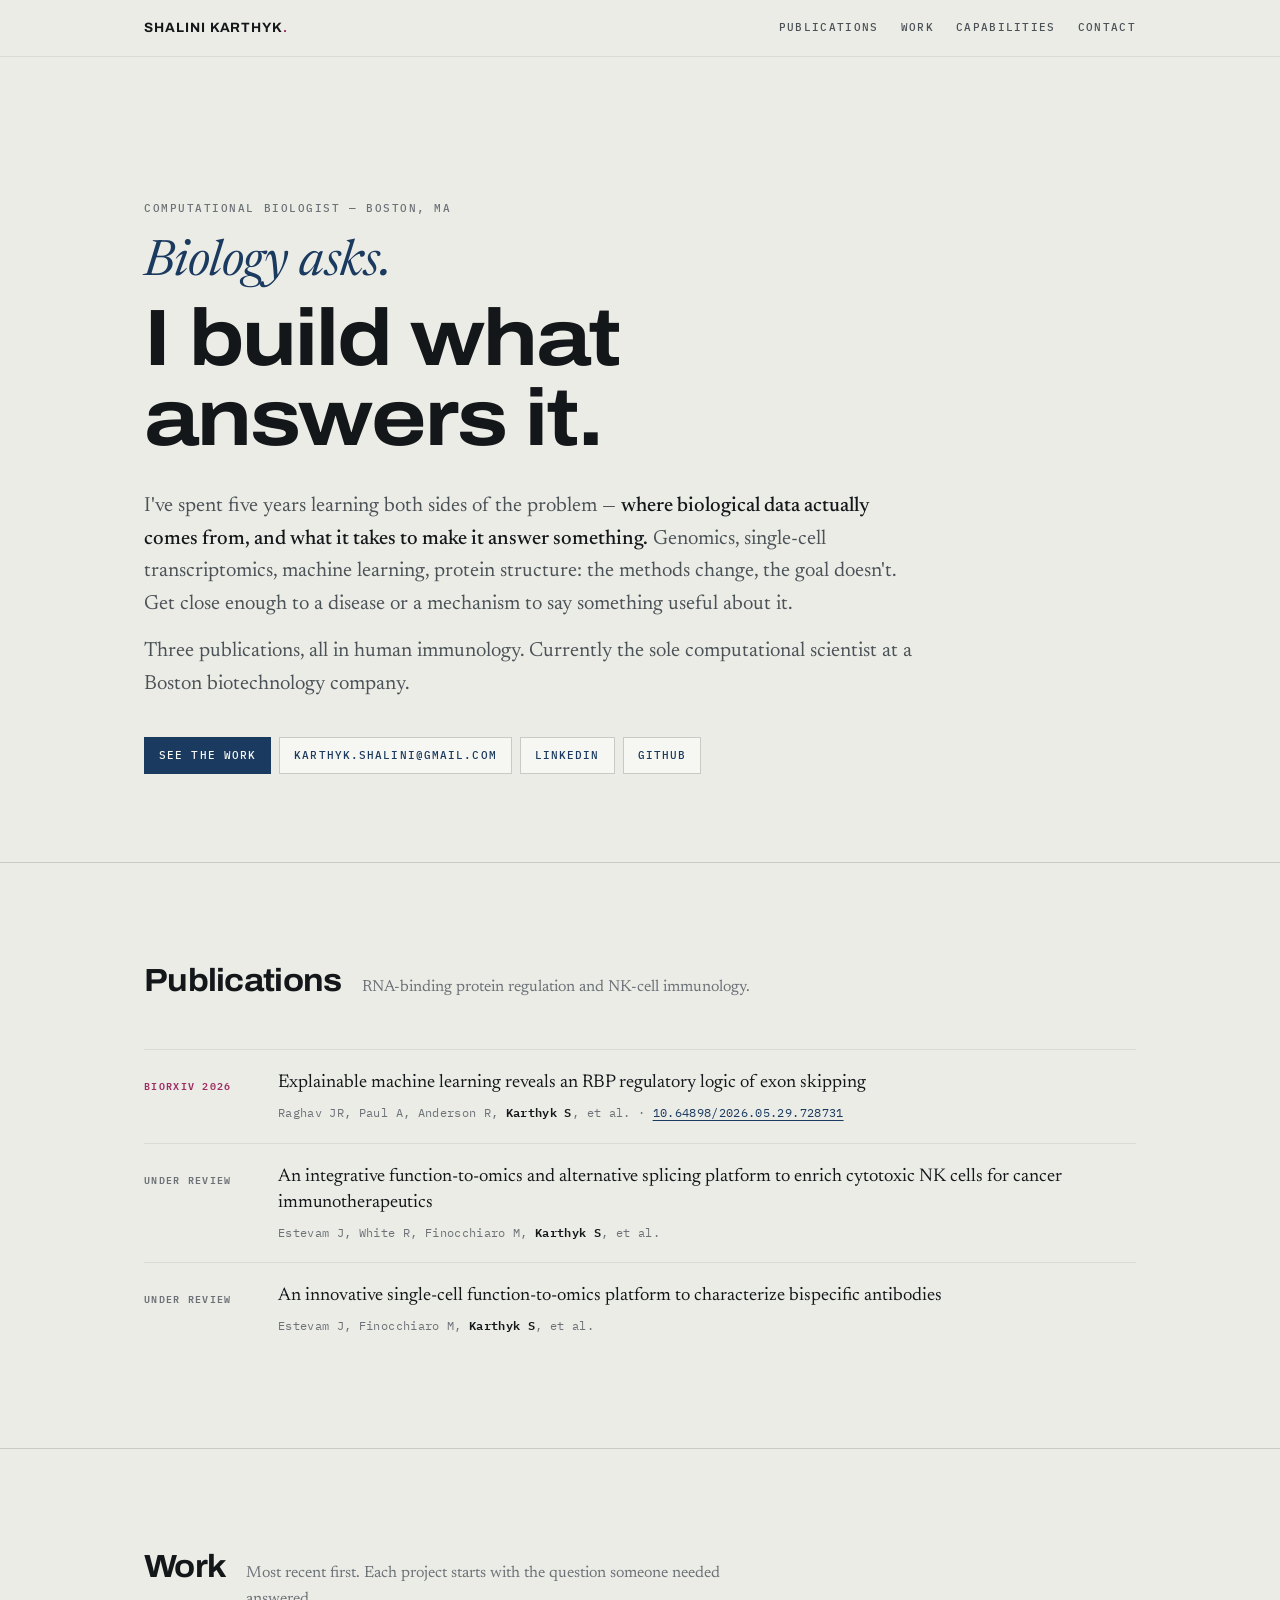
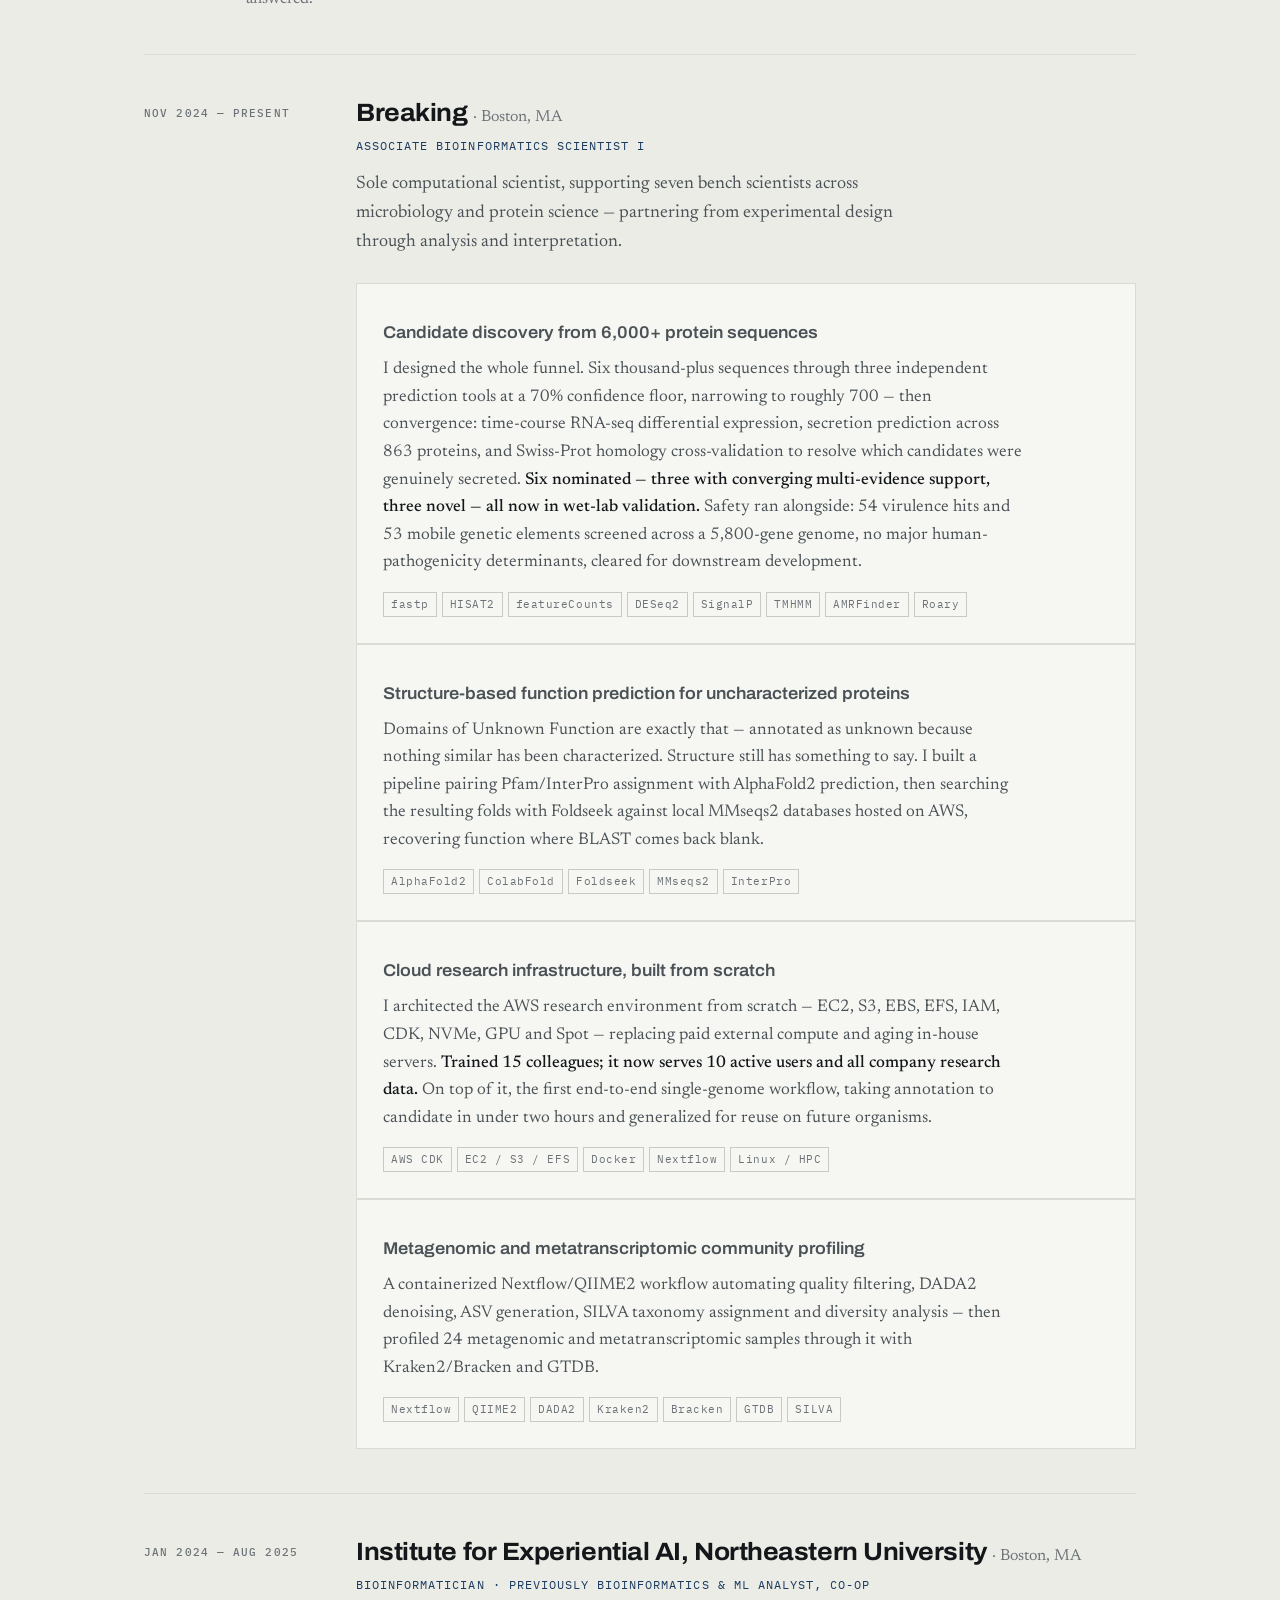
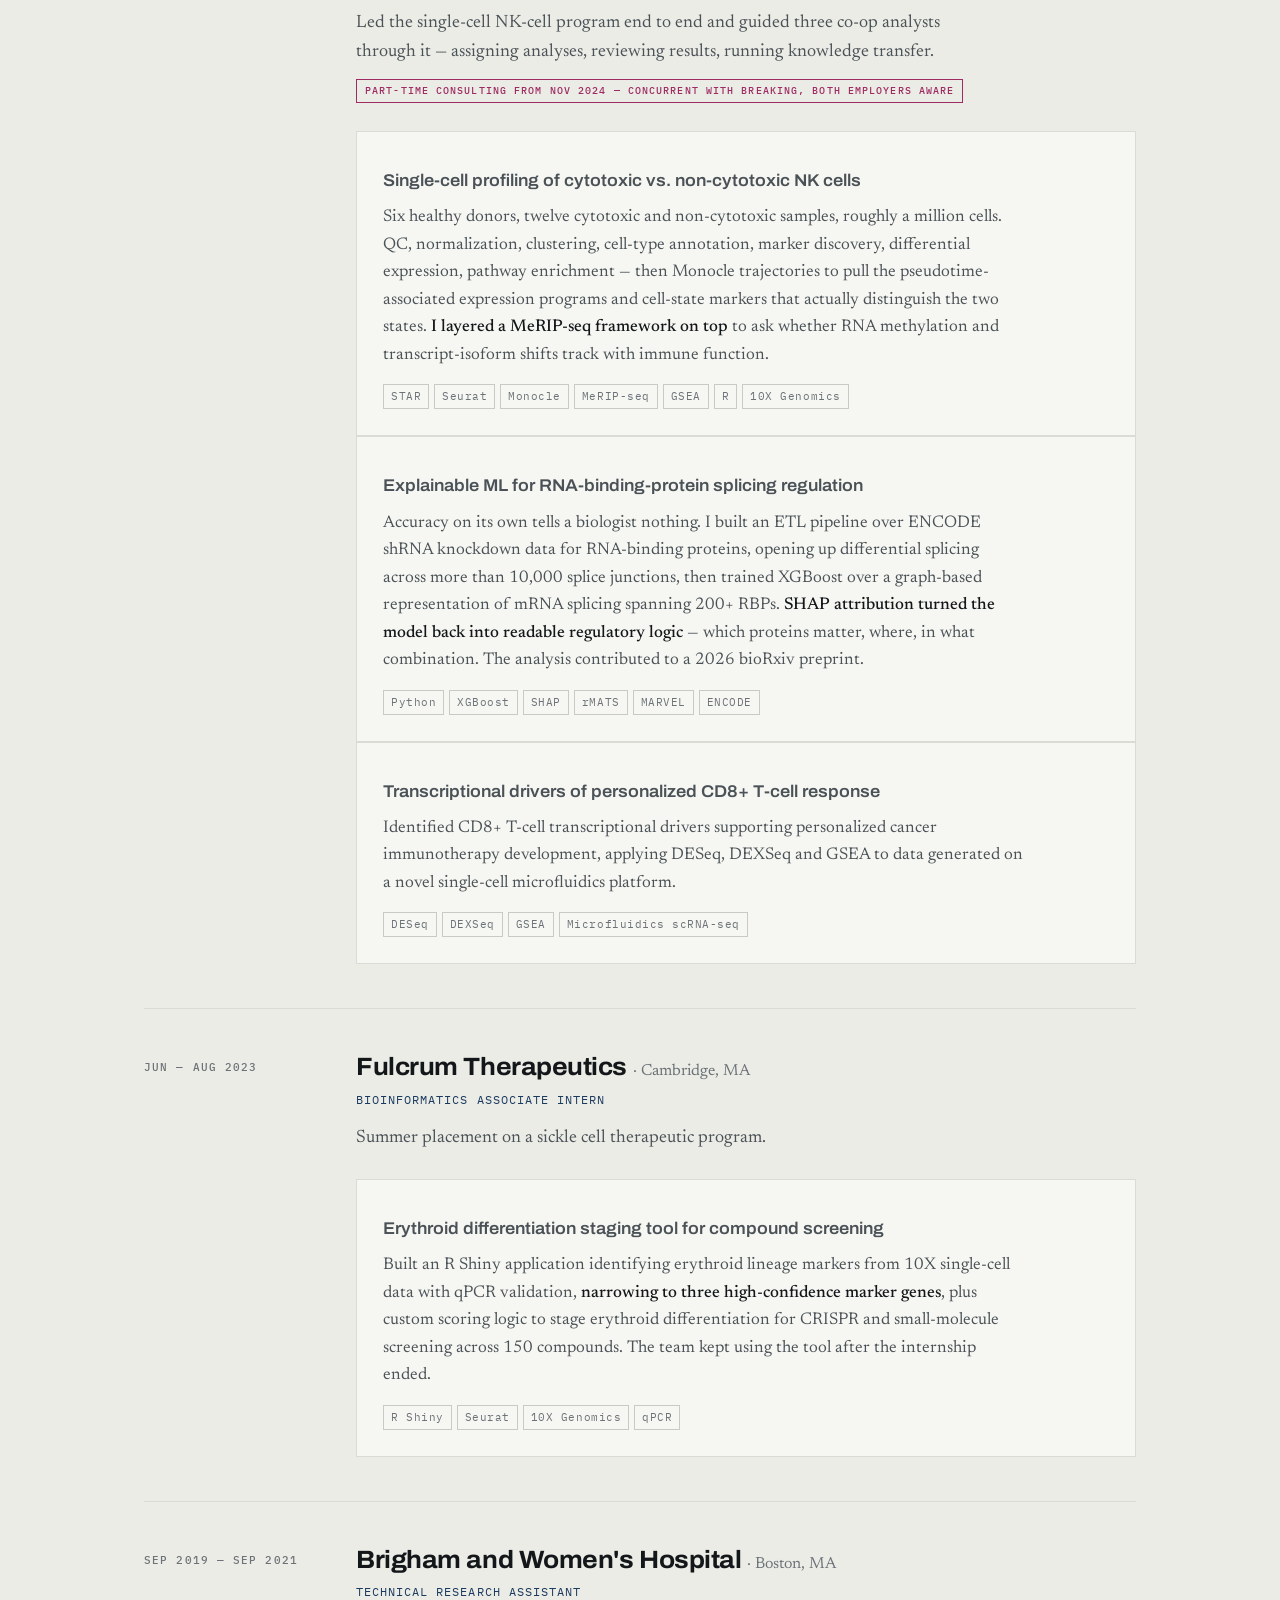
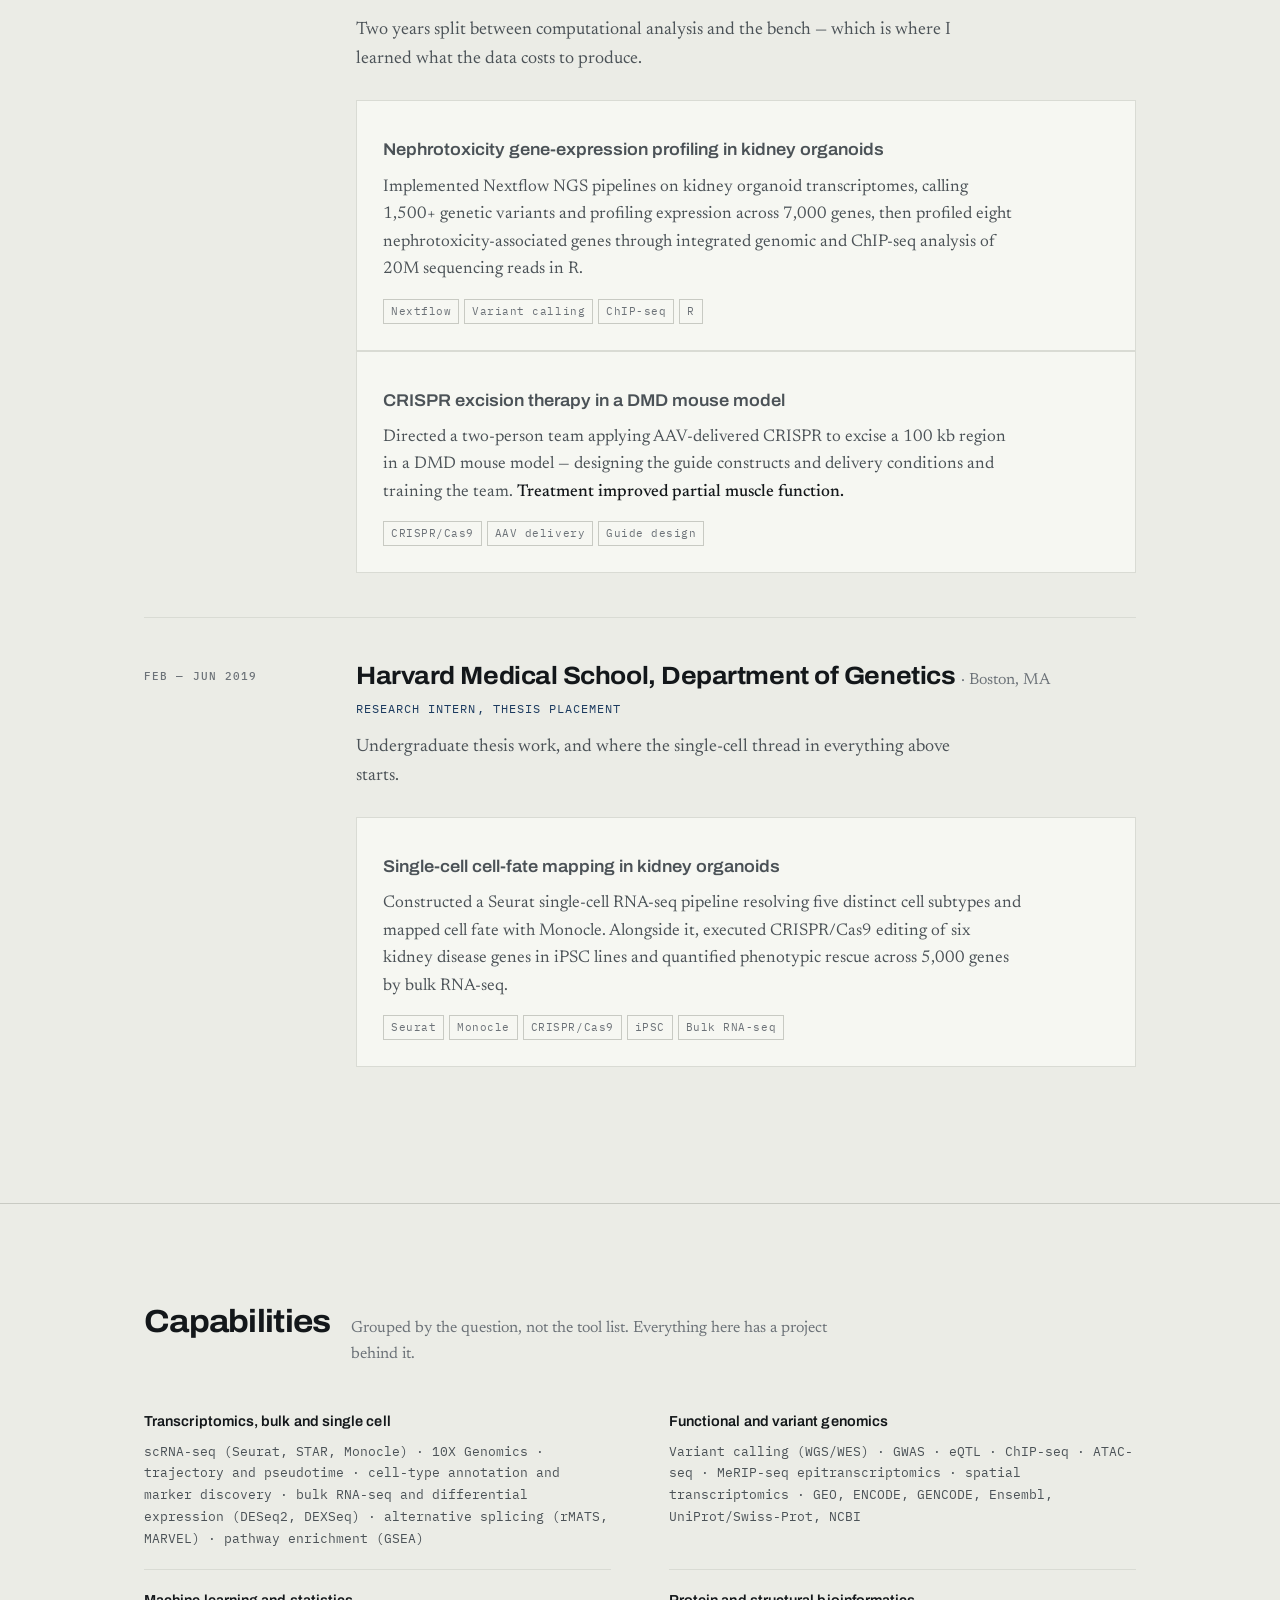
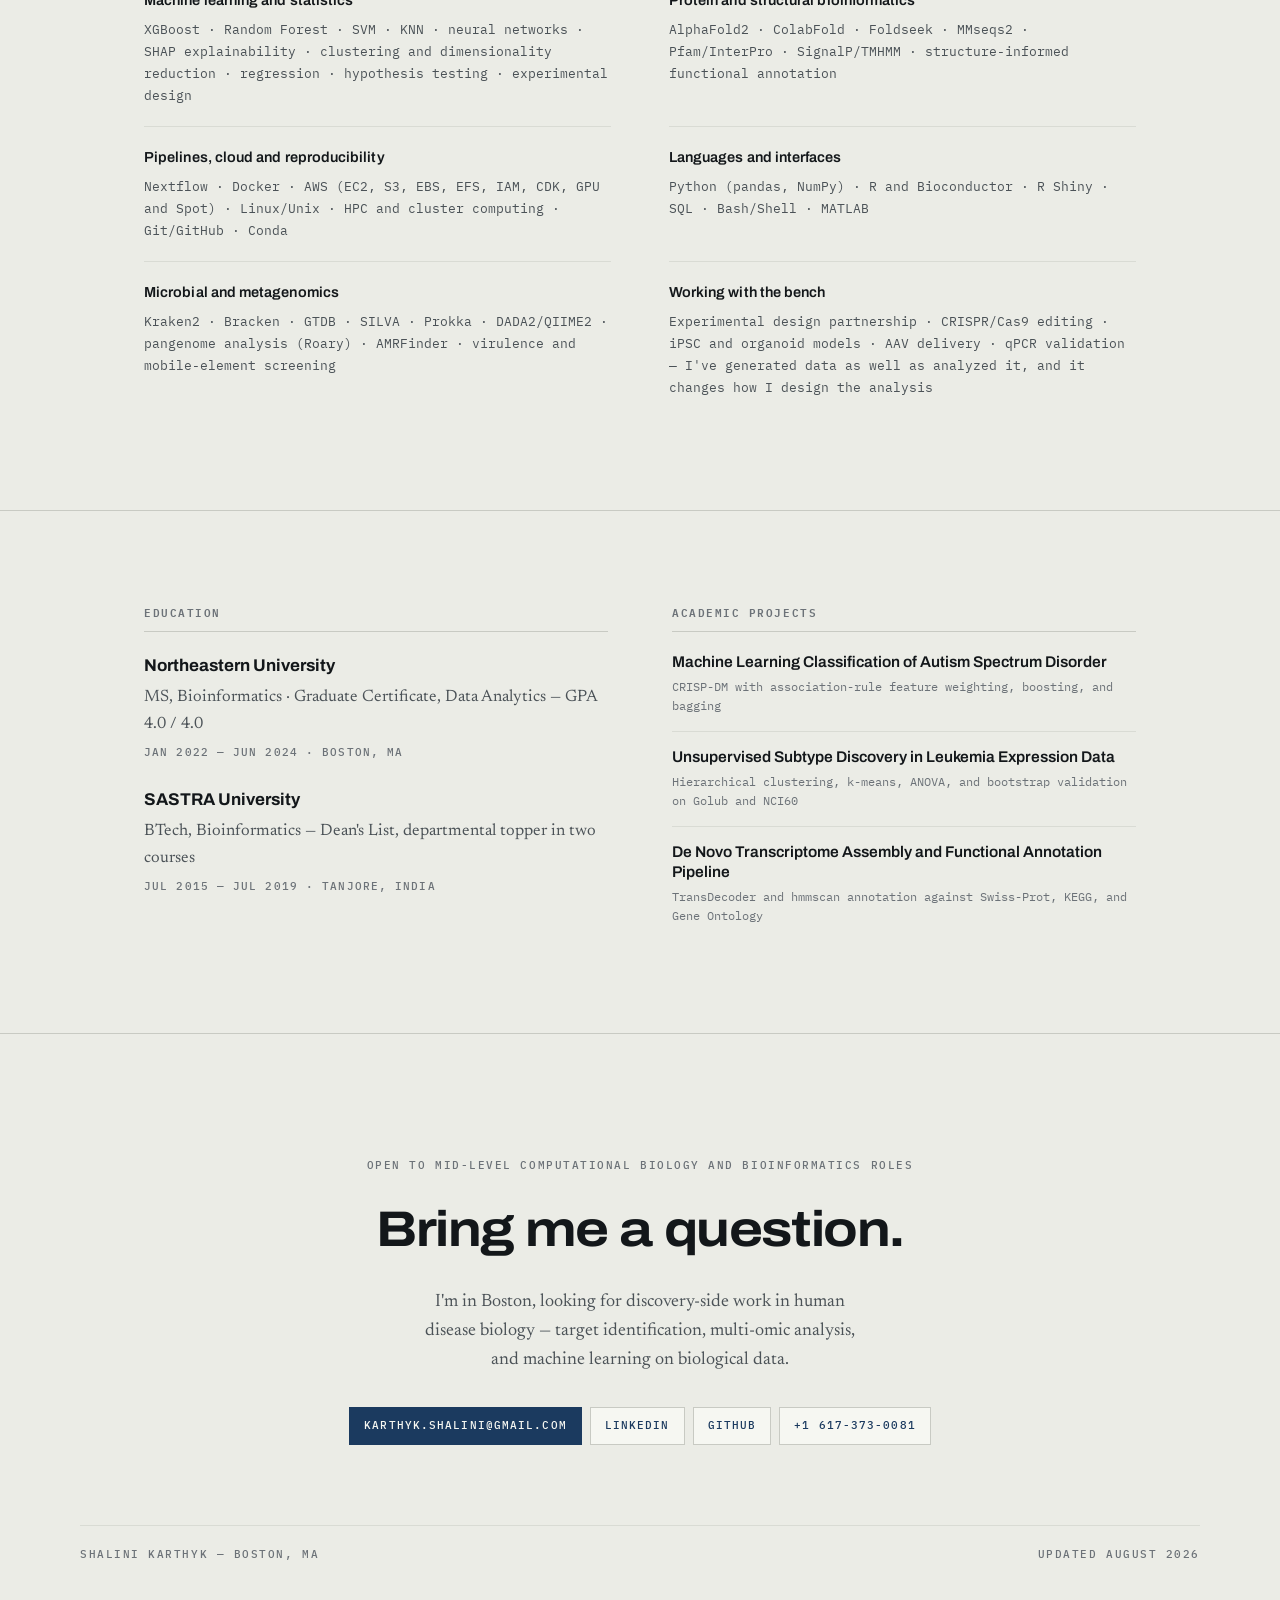
==== commit 637d6e99: "Replace per-project questions with titles; trim Breaking scope text - .q now renders as an Archivo t" ====
--- a/index.html
+++ b/index.html
@@ -109,8 +109,8 @@
 .proj{background:var(--surface);padding:clamp(18px,2.4vw,26px);transition:background .2s}
 .proj:hover{background:#FBFCF8}
 .q{
-  font-family:var(--serif);font-style:italic;font-weight:400;
-  font-size:clamp(17.5px,2vw,20px);line-height:1.35;color:var(--deep);
+  font-family:var(--grot);font-weight:600;font-stretch:106%;
+  font-size:clamp(16px,1.8vw,18.5px);line-height:1.3;color:var(--deep);
   margin:0;text-wrap:balance;
 }
 .proj p{margin:12px 0 0;font-size:17px;color:var(--ink-2);max-width:64ch}
@@ -237,29 +237,29 @@
       <div>
         <h3 class="org">Breaking <span class="place">· Boston, MA</span></h3>
         <p class="jobtitle">Associate Bioinformatics Scientist I</p>
-        <p class="scope">Sole computational scientist at a 25-person company, supporting seven bench scientists across microbiology and protein science — partnering from experimental design through analysis and interpretation. Most of what's below didn't exist before I built it.</p>
+        <p class="scope">Sole computational scientist, supporting seven bench scientists across microbiology and protein science — partnering from experimental design through analysis and interpretation.</p>
 
         <div class="projects">
           <div class="proj">
-            <p class="q">Which of these six thousand proteins is worth a bench scientist's time?</p>
+            <p class="q">Candidate discovery from 6,000+ protein sequences</p>
             <p>I designed the whole funnel. Six thousand-plus sequences through three independent prediction tools at a 70% confidence floor, narrowing to roughly 700 — then convergence: time-course RNA-seq differential expression, secretion prediction across 863 proteins, and Swiss-Prot homology cross-validation to resolve which candidates were genuinely secreted. <b>Six nominated — three with converging multi-evidence support, three novel — all now in wet-lab validation.</b> Safety ran alongside: 54 virulence hits and 53 mobile genetic elements screened across a 5,800-gene genome, no major human-pathogenicity determinants, cleared for downstream development.</p>
             <div class="tools"><span class="tool">fastp</span><span class="tool">HISAT2</span><span class="tool">featureCounts</span><span class="tool">DESeq2</span><span class="tool">SignalP</span><span class="tool">TMHMM</span><span class="tool">AMRFinder</span><span class="tool">Roary</span></div>
           </div>
 
           <div class="proj">
-            <p class="q">What does a protein do when sequence homology has nothing to say about it?</p>
+            <p class="q">Structure-based function prediction for uncharacterized proteins</p>
             <p>Domains of Unknown Function are exactly that — annotated as unknown because nothing similar has been characterized. Structure still has something to say. I built a pipeline pairing Pfam/InterPro assignment with AlphaFold2 prediction, then searching the resulting folds with Foldseek against local MMseqs2 databases hosted on AWS, recovering function where BLAST comes back blank.</p>
             <div class="tools"><span class="tool">AlphaFold2</span><span class="tool">ColabFold</span><span class="tool">Foldseek</span><span class="tool">MMseqs2</span><span class="tool">InterPro</span></div>
           </div>
 
           <div class="proj">
-            <p class="q">Where does a company with no compute actually run its science?</p>
+            <p class="q">Cloud research infrastructure, built from scratch</p>
             <p>I architected the AWS research environment from scratch — EC2, S3, EBS, EFS, IAM, CDK, NVMe, GPU and Spot — replacing paid external compute and aging in-house servers. <b>Trained 15 colleagues; it now serves 10 active users and all company research data.</b> On top of it, the first end-to-end single-genome workflow, taking annotation to candidate in under two hours and generalized for reuse on future organisms.</p>
             <div class="tools"><span class="tool">AWS CDK</span><span class="tool">EC2 / S3 / EFS</span><span class="tool">Docker</span><span class="tool">Nextflow</span><span class="tool">Linux / HPC</span></div>
           </div>
 
           <div class="proj">
-            <p class="q">Who is in this microbial community, and what are they doing?</p>
+            <p class="q">Metagenomic and metatranscriptomic community profiling</p>
             <p>A containerized Nextflow/QIIME2 workflow automating quality filtering, DADA2 denoising, ASV generation, SILVA taxonomy assignment and diversity analysis — then profiled 24 metagenomic and metatranscriptomic samples through it with Kraken2/Bracken and GTDB.</p>
             <div class="tools"><span class="tool">Nextflow</span><span class="tool">QIIME2</span><span class="tool">DADA2</span><span class="tool">Kraken2</span><span class="tool">Bracken</span><span class="tool">GTDB</span><span class="tool">SILVA</span></div>
           </div>
@@ -278,19 +278,19 @@
 
         <div class="projects">
           <div class="proj">
-            <p class="q">What separates an NK cell that kills from one that doesn't?</p>
+            <p class="q">Single-cell profiling of cytotoxic vs. non-cytotoxic NK cells</p>
             <p>Six healthy donors, twelve cytotoxic and non-cytotoxic samples, roughly a million cells. QC, normalization, clustering, cell-type annotation, marker discovery, differential expression, pathway enrichment — then Monocle trajectories to pull the pseudotime-associated expression programs and cell-state markers that actually distinguish the two states. <b>I layered a MeRIP-seq framework on top</b> to ask whether RNA methylation and transcript-isoform shifts track with immune function.</p>
             <div class="tools"><span class="tool">STAR</span><span class="tool">Seurat</span><span class="tool">Monocle</span><span class="tool">MeRIP-seq</span><span class="tool">GSEA</span><span class="tool">R</span><span class="tool">10X Genomics</span></div>
           </div>
 
           <div class="proj">
-            <p class="q">Can a model tell us why an exon gets skipped, not just whether?</p>
+            <p class="q">Explainable ML for RNA-binding-protein splicing regulation</p>
             <p>Accuracy on its own tells a biologist nothing. I built an ETL pipeline over ENCODE shRNA knockdown data for RNA-binding proteins, opening up differential splicing across more than 10,000 splice junctions, then trained XGBoost over a graph-based representation of mRNA splicing spanning 200+ RBPs. <b>SHAP attribution turned the model back into readable regulatory logic</b> — which proteins matter, where, in what combination. The analysis contributed to a 2026 bioRxiv preprint.</p>
             <div class="tools"><span class="tool">Python</span><span class="tool">XGBoost</span><span class="tool">SHAP</span><span class="tool">rMATS</span><span class="tool">MARVEL</span><span class="tool">ENCODE</span></div>
           </div>
 
           <div class="proj">
-            <p class="q">Which transcriptional programs drive a personalized T-cell response?</p>
+            <p class="q">Transcriptional drivers of personalized CD8+ T-cell response</p>
             <p>Identified CD8+ T-cell transcriptional drivers supporting personalized cancer immunotherapy development, applying DESeq, DEXSeq and GSEA to data generated on a novel single-cell microfluidics platform.</p>
             <div class="tools"><span class="tool">DESeq</span><span class="tool">DEXSeq</span><span class="tool">GSEA</span><span class="tool">Microfluidics scRNA-seq</span></div>
           </div>
@@ -308,7 +308,7 @@
 
         <div class="projects">
           <div class="proj">
-            <p class="q">How far along the differentiation path is this cell, and how would we know?</p>
+            <p class="q">Erythroid differentiation staging tool for compound screening</p>
             <p>Built an R Shiny application identifying erythroid lineage markers from 10X single-cell data with qPCR validation, <b>narrowing to three high-confidence marker genes</b>, plus custom scoring logic to stage erythroid differentiation for CRISPR and small-molecule screening across 150 compounds. The team kept using the tool after the internship ended.</p>
             <div class="tools"><span class="tool">R Shiny</span><span class="tool">Seurat</span><span class="tool">10X Genomics</span><span class="tool">qPCR</span></div>
           </div>
@@ -326,13 +326,13 @@
 
         <div class="projects">
           <div class="proj">
-            <p class="q">What makes a kidney organoid vulnerable to nephrotoxic injury?</p>
+            <p class="q">Nephrotoxicity gene-expression profiling in kidney organoids</p>
             <p>Implemented Nextflow NGS pipelines on kidney organoid transcriptomes, calling 1,500+ genetic variants and profiling expression across 7,000 genes, then profiled eight nephrotoxicity-associated genes through integrated genomic and ChIP-seq analysis of 20M sequencing reads in R.</p>
             <div class="tools"><span class="tool">Nextflow</span><span class="tool">Variant calling</span><span class="tool">ChIP-seq</span><span class="tool">R</span></div>
           </div>
 
           <div class="proj">
-            <p class="q">Can we cut 100 kb out of a mouse and get muscle function back?</p>
+            <p class="q">CRISPR excision therapy in a DMD mouse model</p>
             <p>Directed a two-person team applying AAV-delivered CRISPR to excise a 100 kb region in a DMD mouse model — designing the guide constructs and delivery conditions and training the team. <b>Treatment improved partial muscle function.</b></p>
             <div class="tools"><span class="tool">CRISPR/Cas9</span><span class="tool">AAV delivery</span><span class="tool">Guide design</span></div>
           </div>
@@ -350,7 +350,7 @@
 
         <div class="projects">
           <div class="proj">
-            <p class="q">Which cell types emerge in a kidney organoid, and where do they come from?</p>
+            <p class="q">Single-cell cell-fate mapping in kidney organoids</p>
             <p>Constructed a Seurat single-cell RNA-seq pipeline resolving five distinct cell subtypes and mapped cell fate with Monocle. Alongside it, executed CRISPR/Cas9 editing of six kidney disease genes in iPSC lines and quantified phenotypic rescue across 5,000 genes by bulk RNA-seq.</p>
             <div class="tools"><span class="tool">Seurat</span><span class="tool">Monocle</span><span class="tool">CRISPR/Cas9</span><span class="tool">iPSC</span><span class="tool">Bulk RNA-seq</span></div>
           </div>
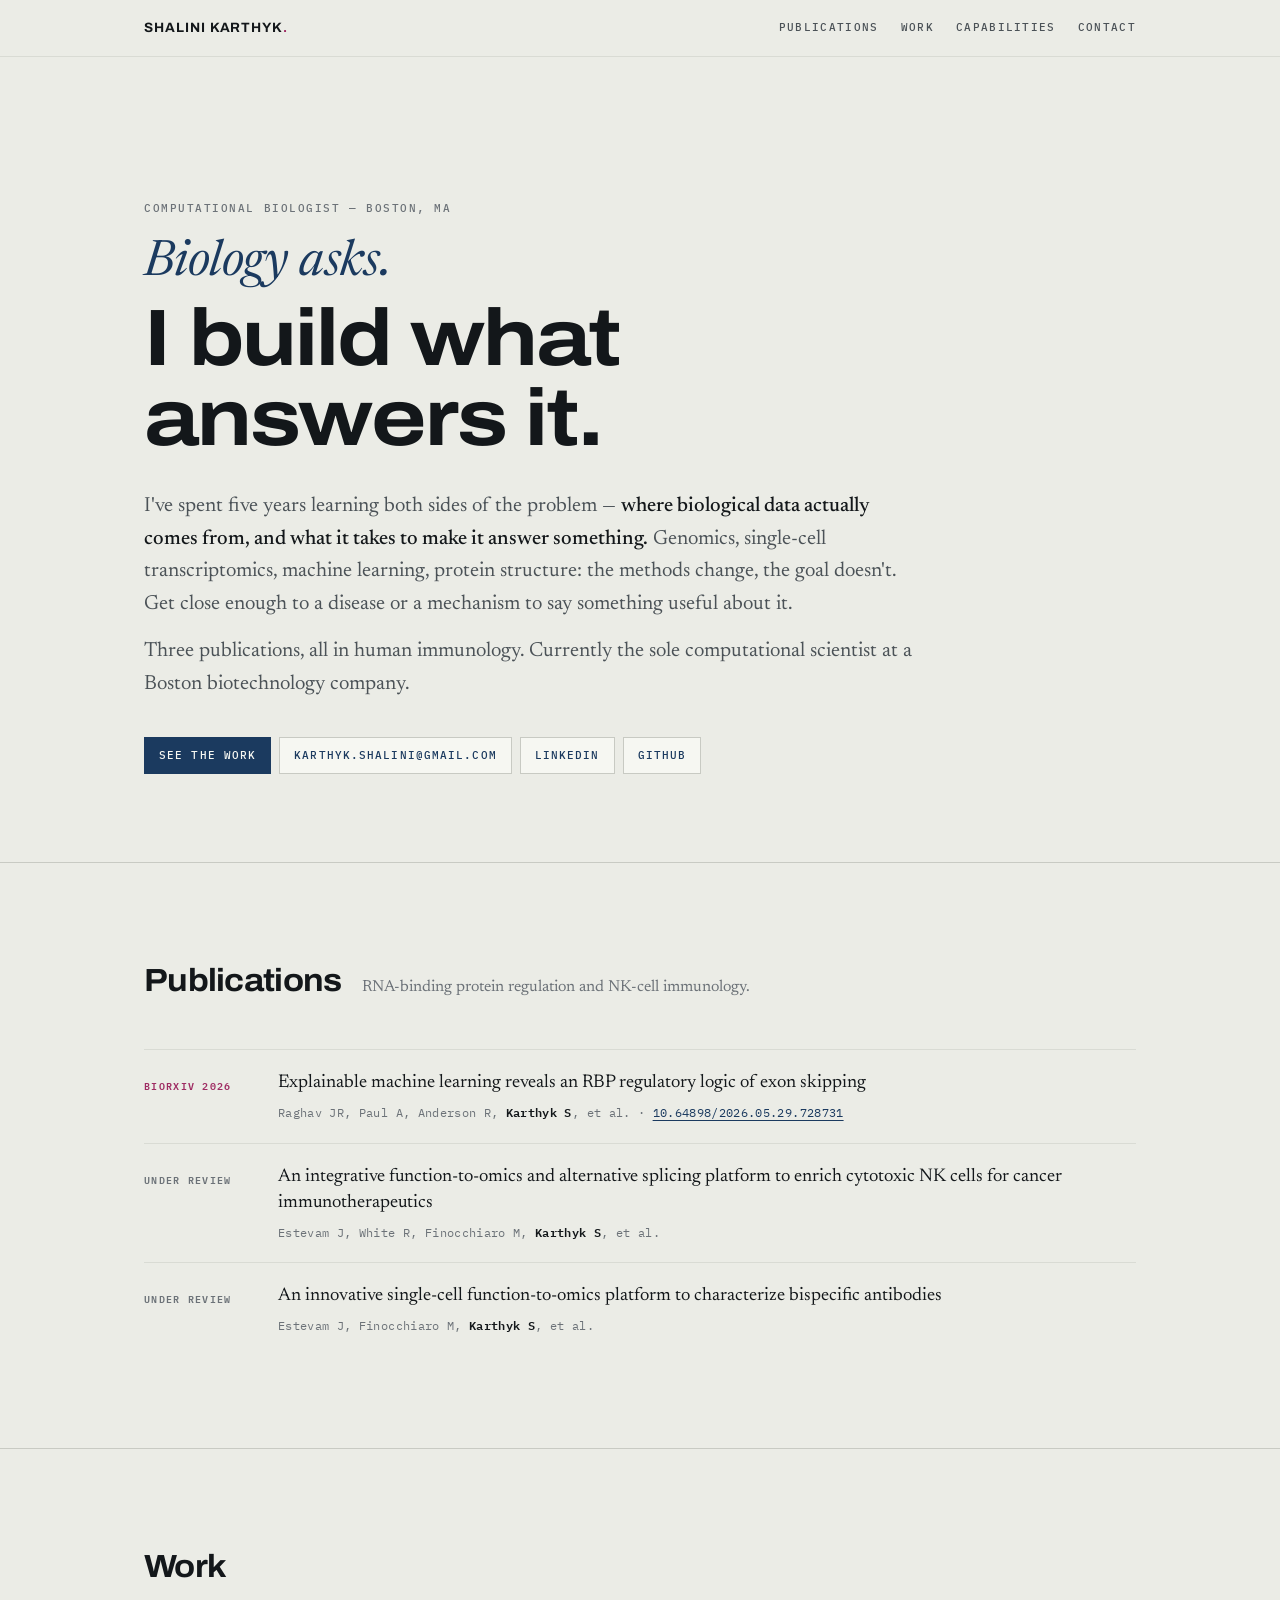
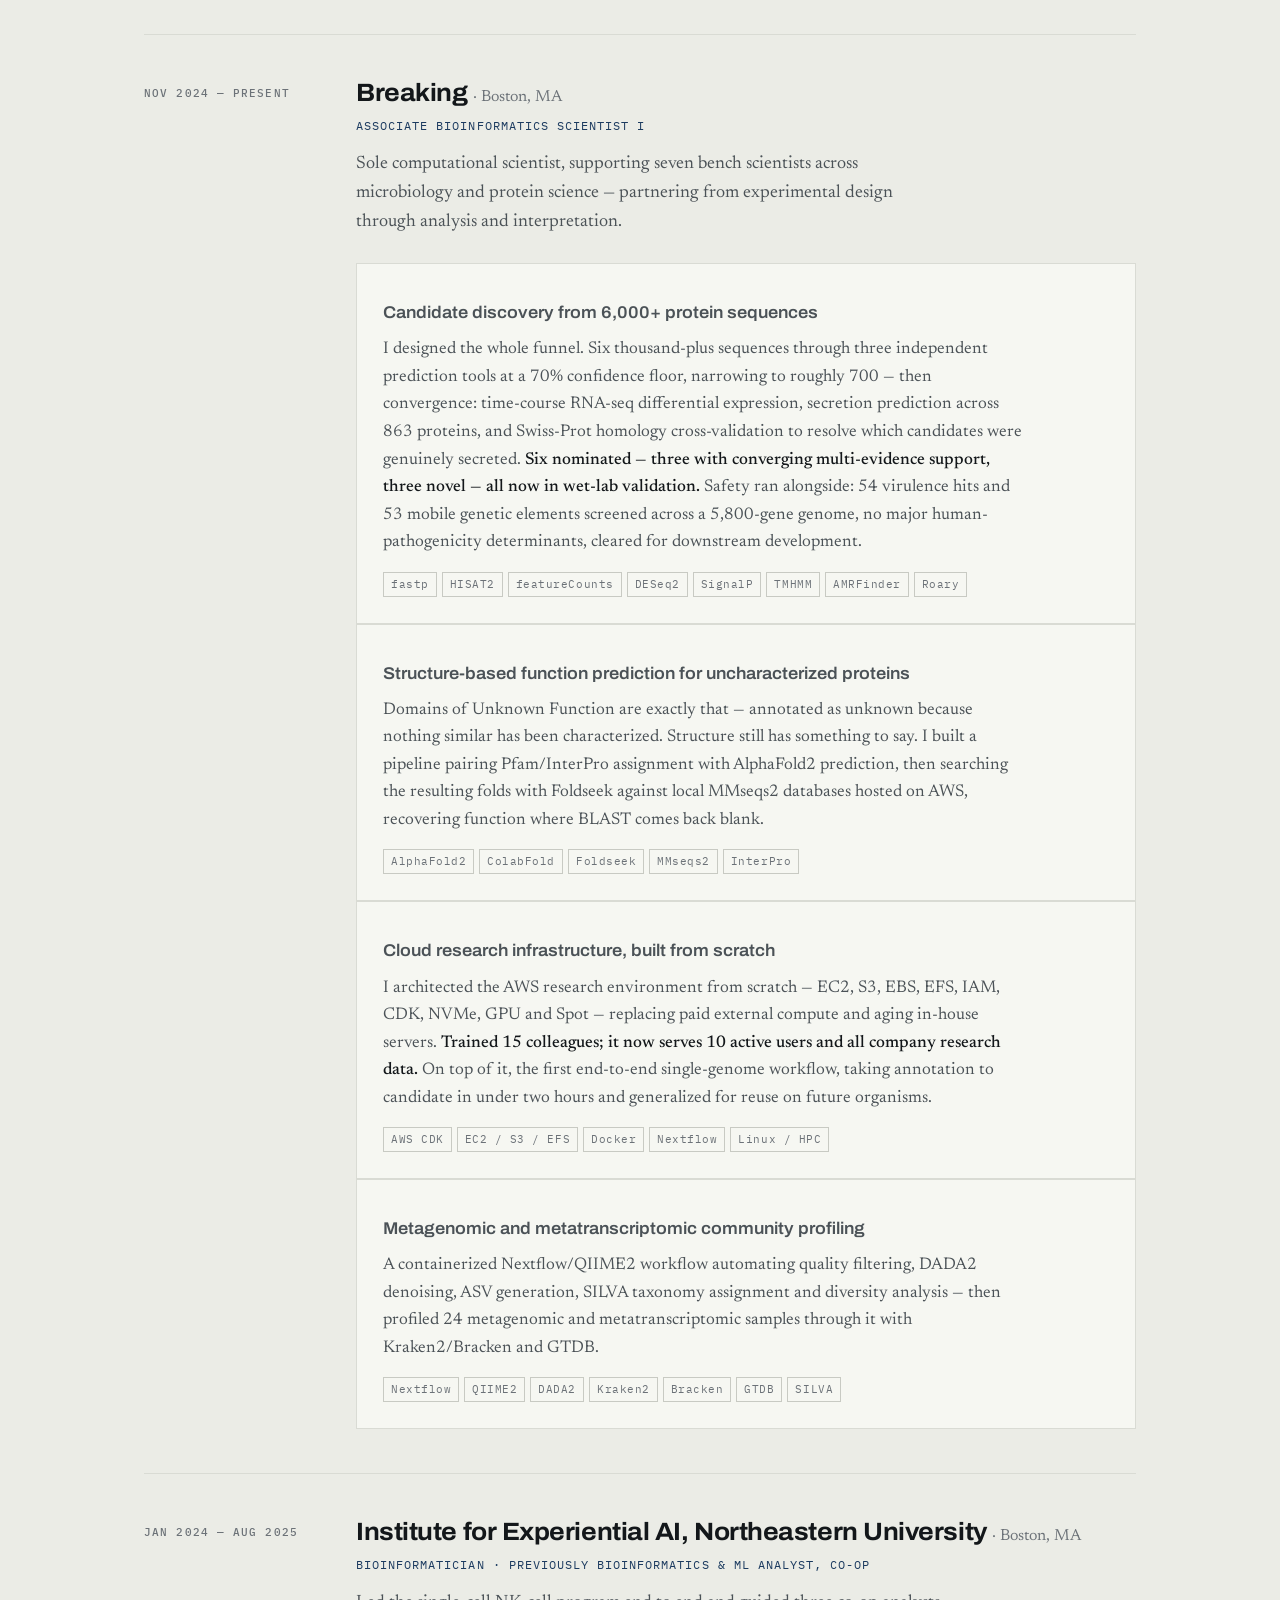
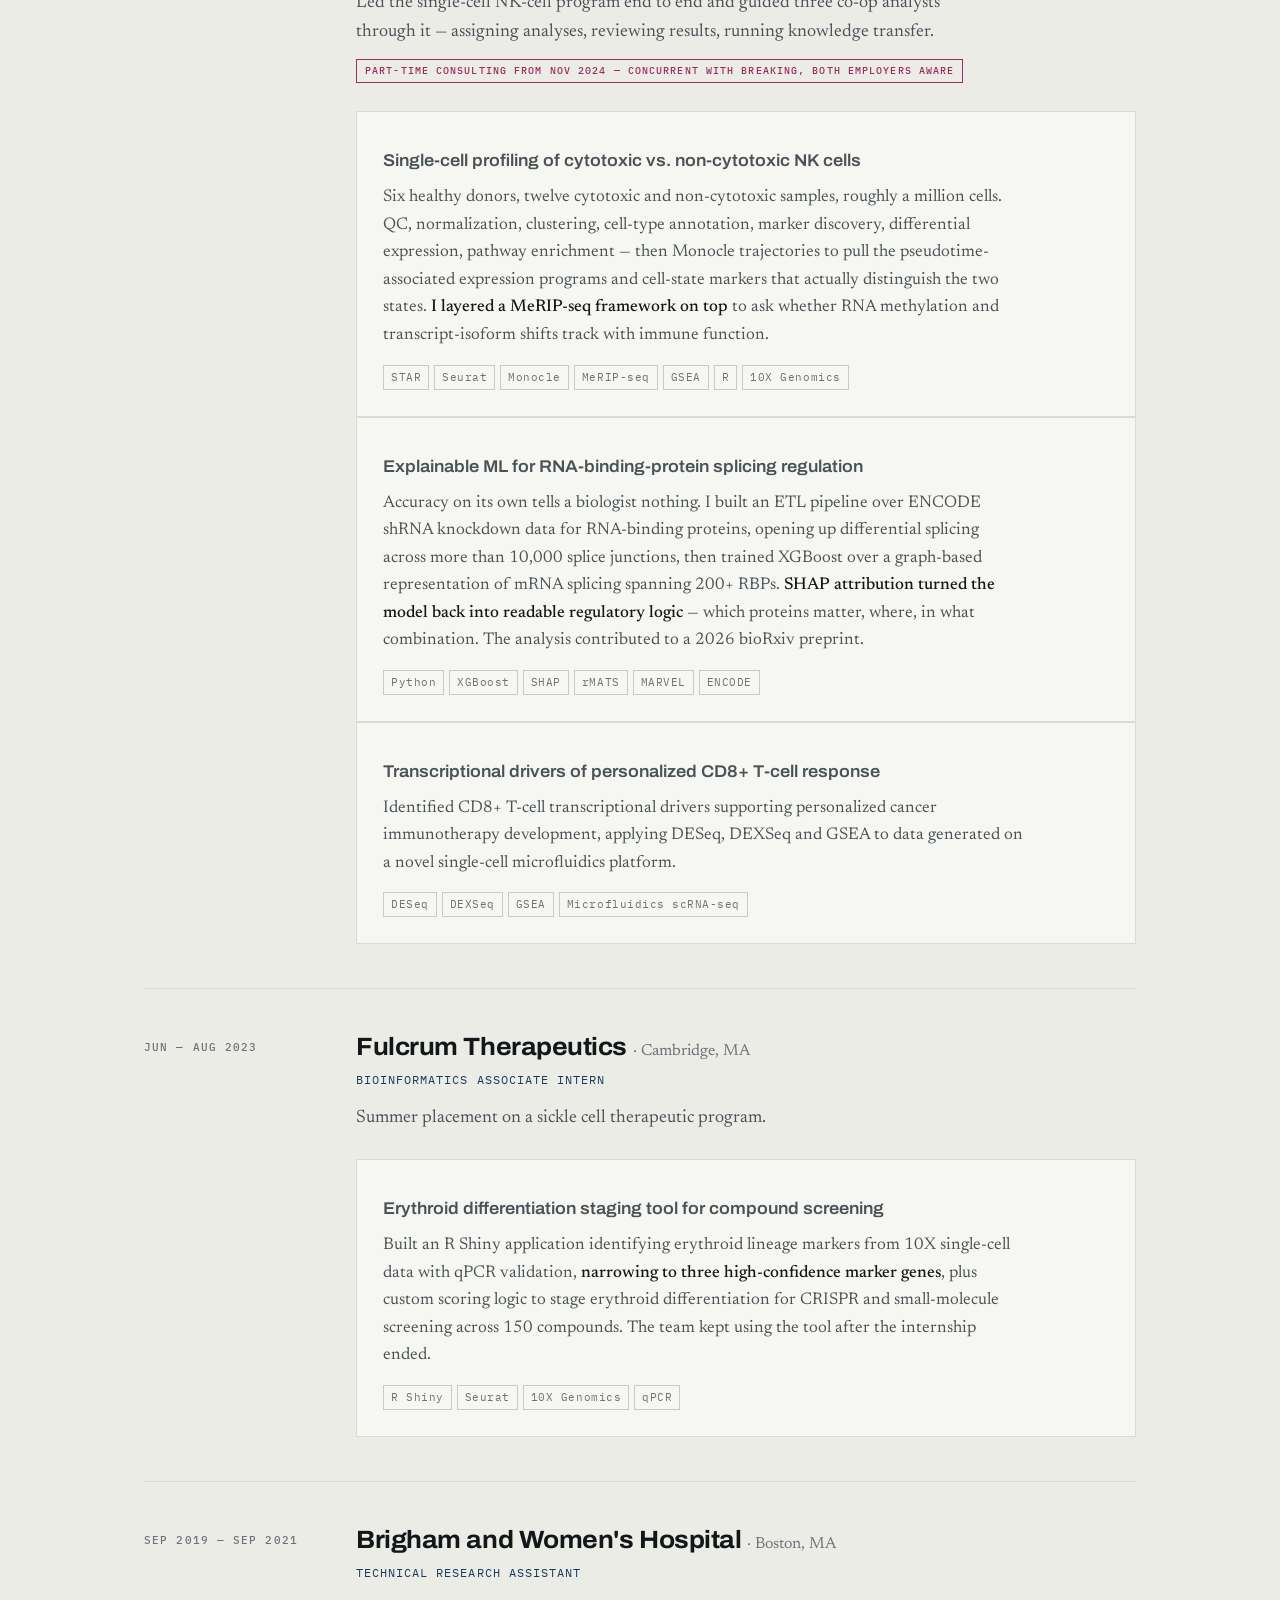
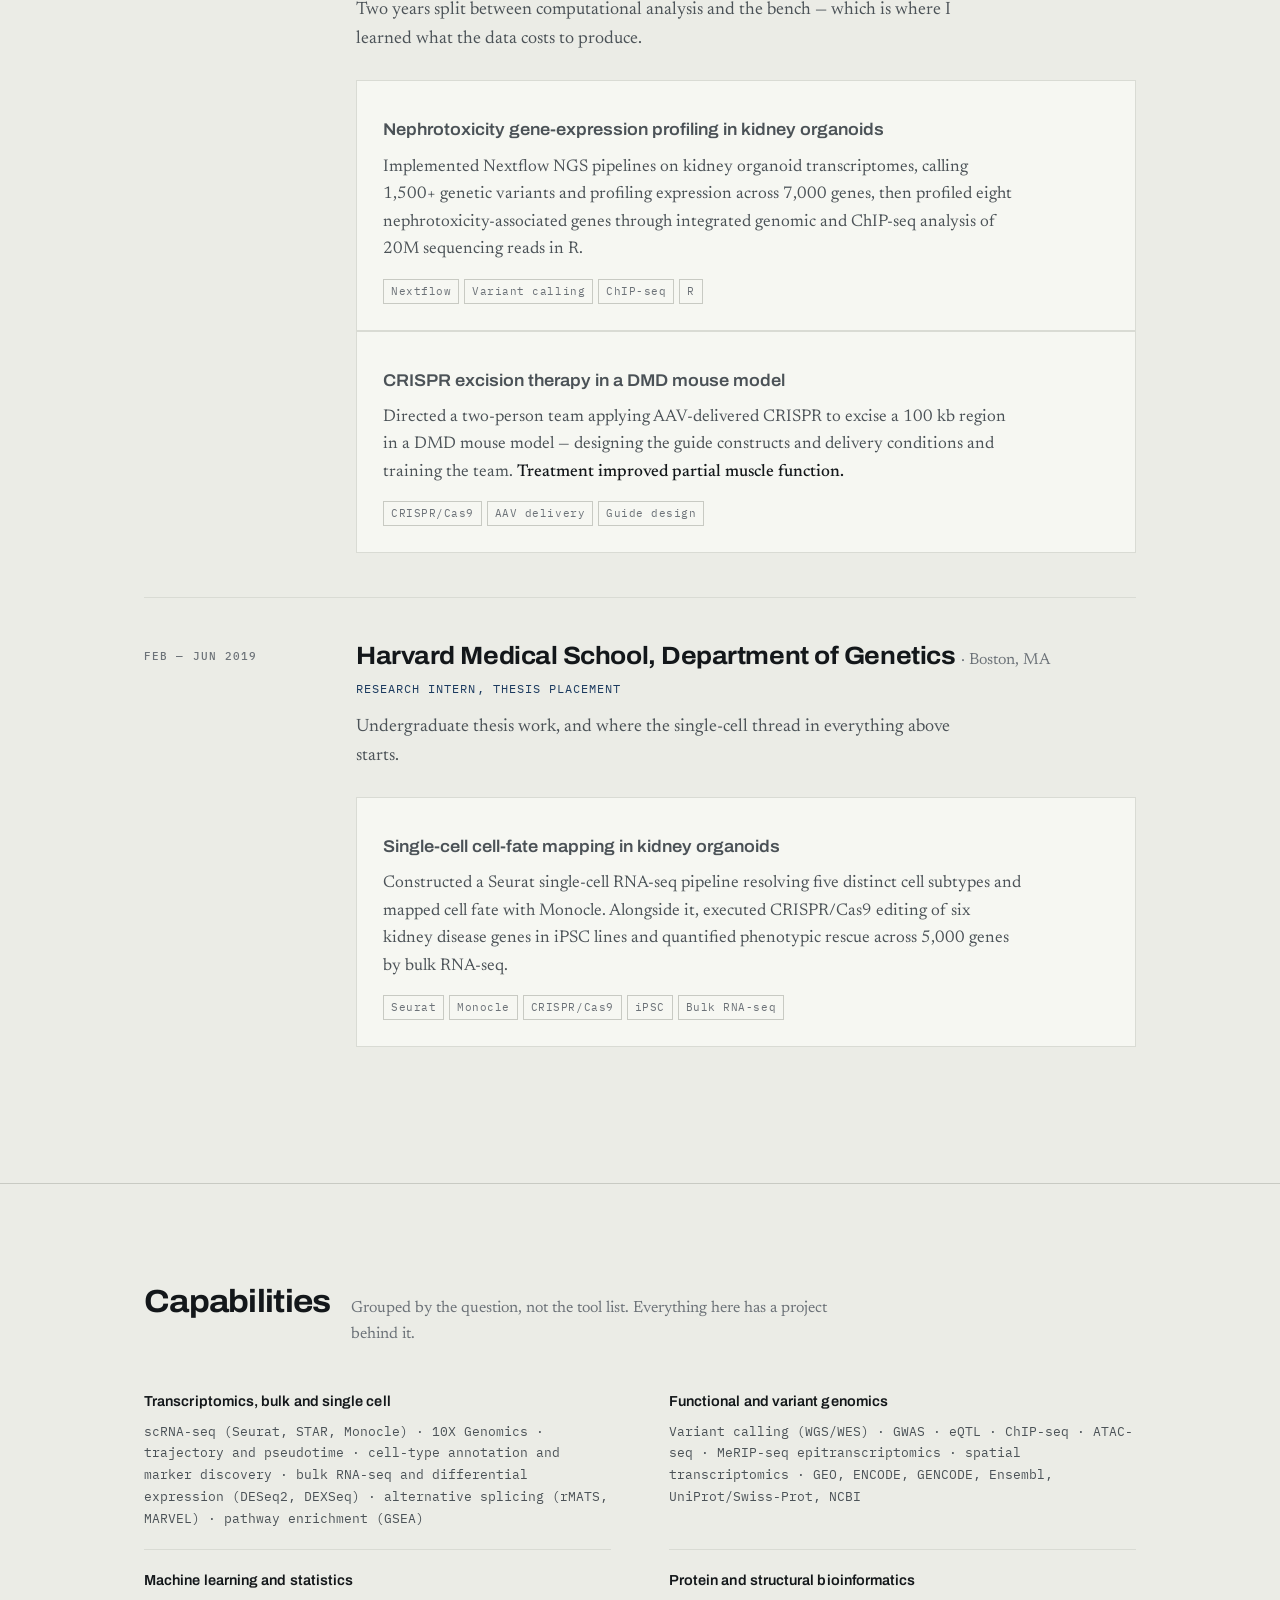
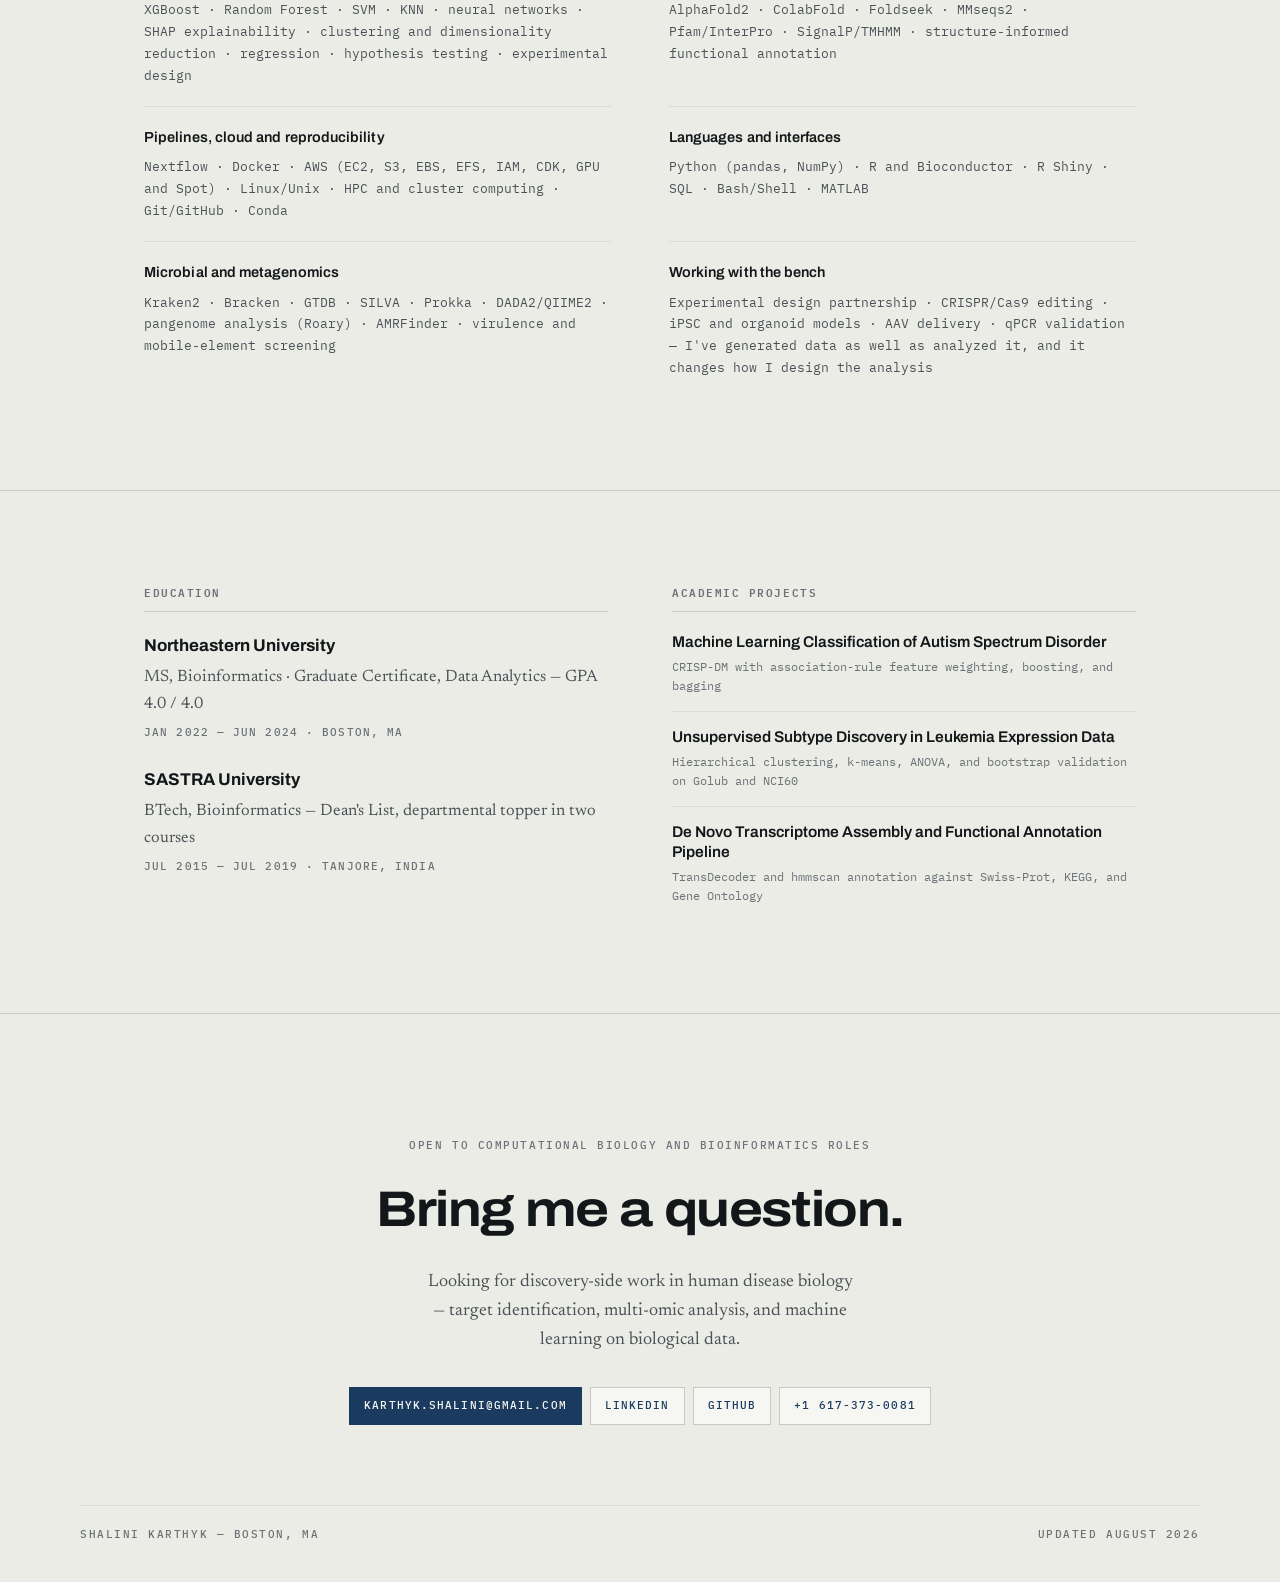
==== commit 3138e1c3: "Trim Work sub-line and contact copy - Work section: removed 'Most recent first. Each project starts " ====
--- a/index.html
+++ b/index.html
@@ -228,7 +228,6 @@
   <div class="wrap">
     <div class="sec-head rv">
       <h2>Work</h2>
-      <p>Most recent first. Each project starts with the question someone needed answered.</p>
     </div>
 
     <!-- BREAKING -->
@@ -440,9 +439,9 @@
 
 <section class="contact" id="contact">
   <div class="wrap">
-    <p class="mono soft">Open to mid-level computational biology and bioinformatics roles</p>
+    <p class="mono soft">Open to computational biology and bioinformatics roles</p>
     <h2>Bring me a question.</h2>
-    <p class="blurb">I'm in Boston, looking for discovery-side work in human disease biology — target identification, multi-omic analysis, and machine learning on biological data.</p>
+    <p class="blurb">Looking for discovery-side work in human disease biology — target identification, multi-omic analysis, and machine learning on biological data.</p>
     <div class="chips">
       <a class="chip solid" href="mailto:karthyk.shalini@gmail.com">karthyk.shalini@gmail.com</a>
       <a class="chip" href="https://www.linkedin.com/in/shalini-karthyk/" target="_blank" rel="noopener">LinkedIn</a>
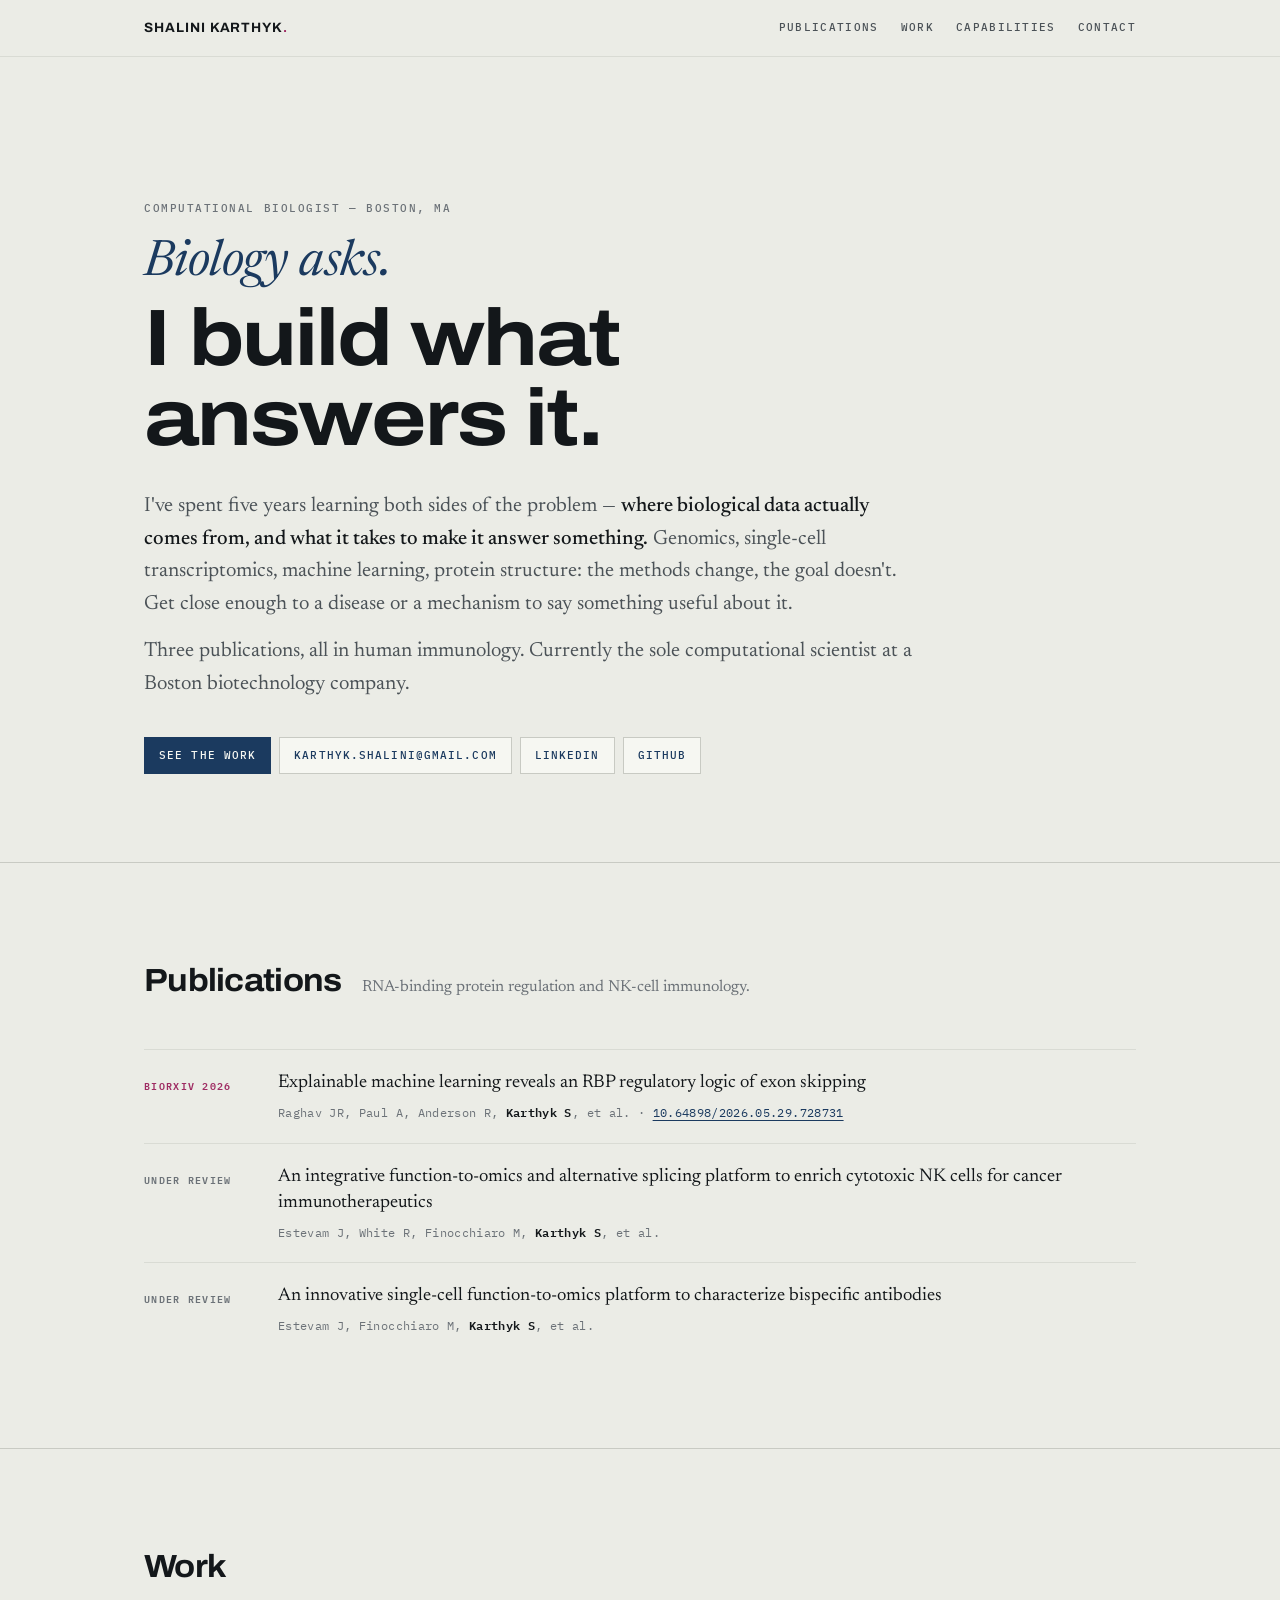
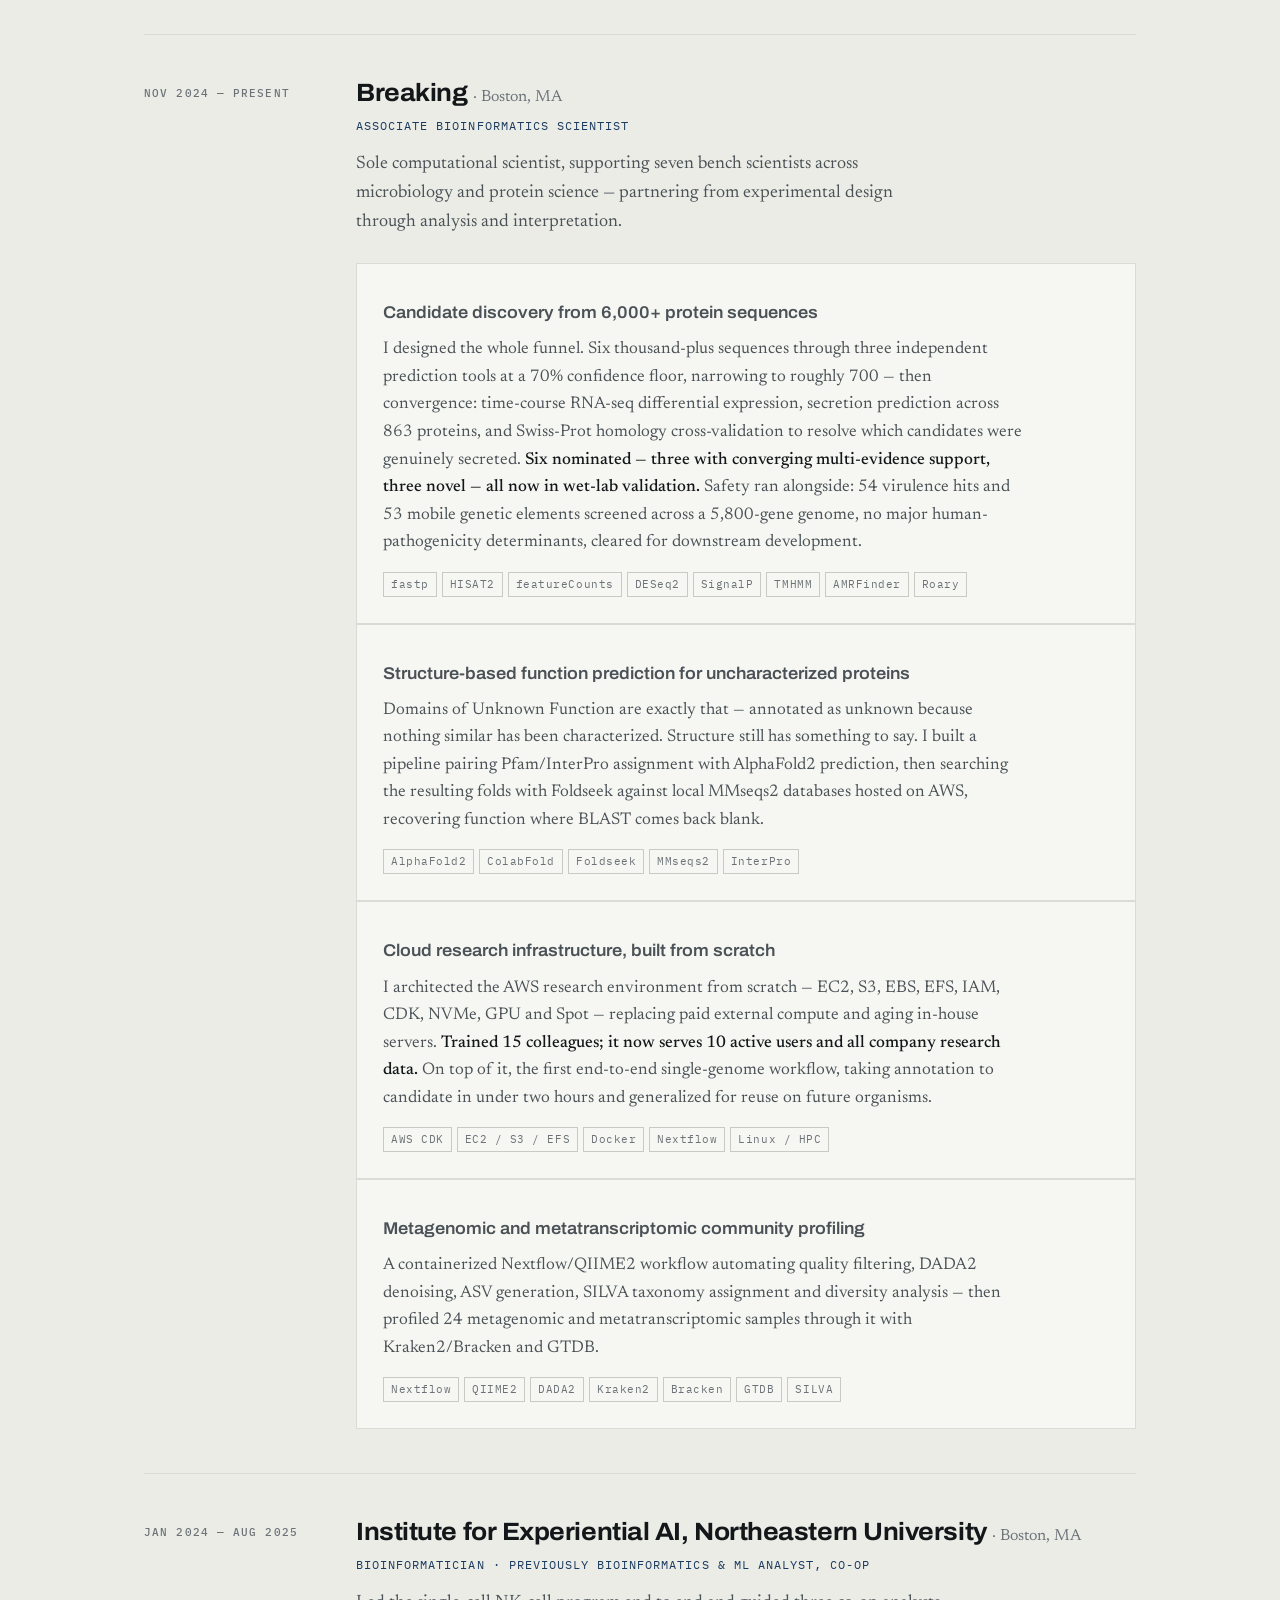
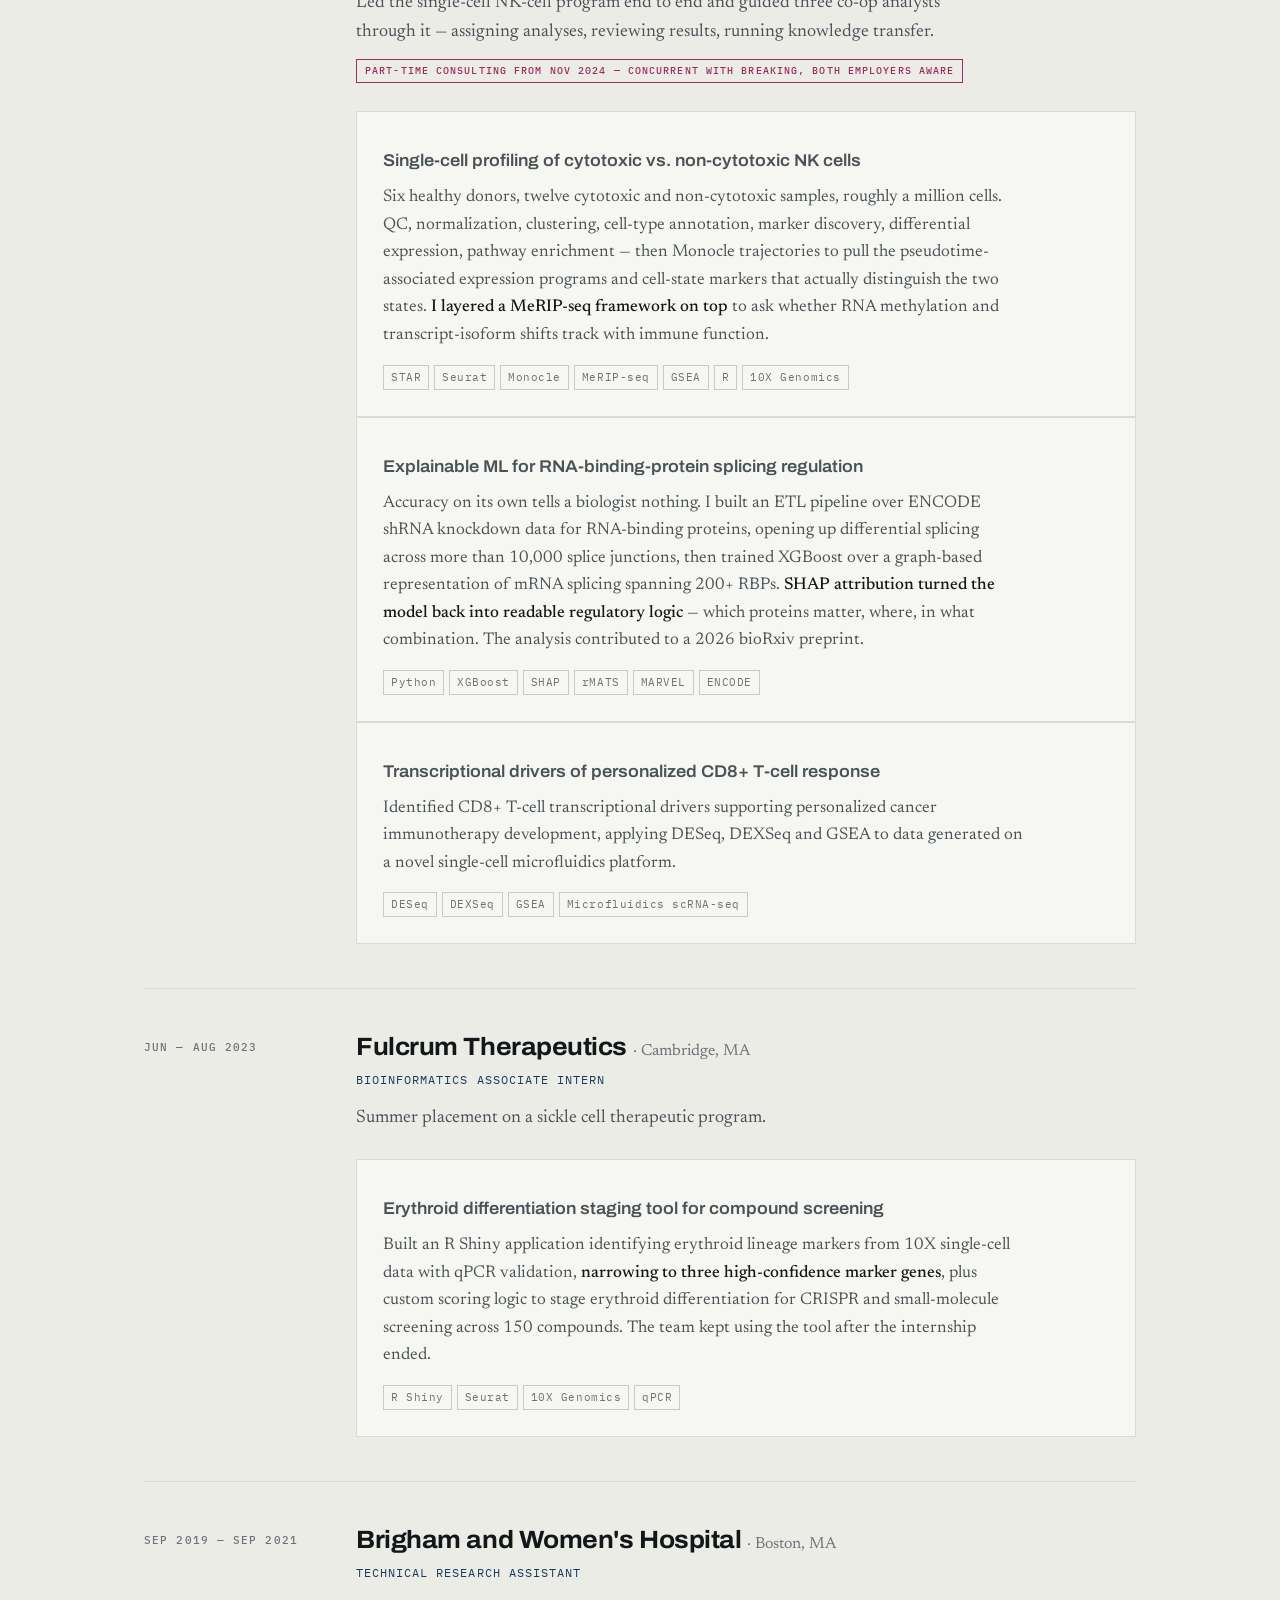
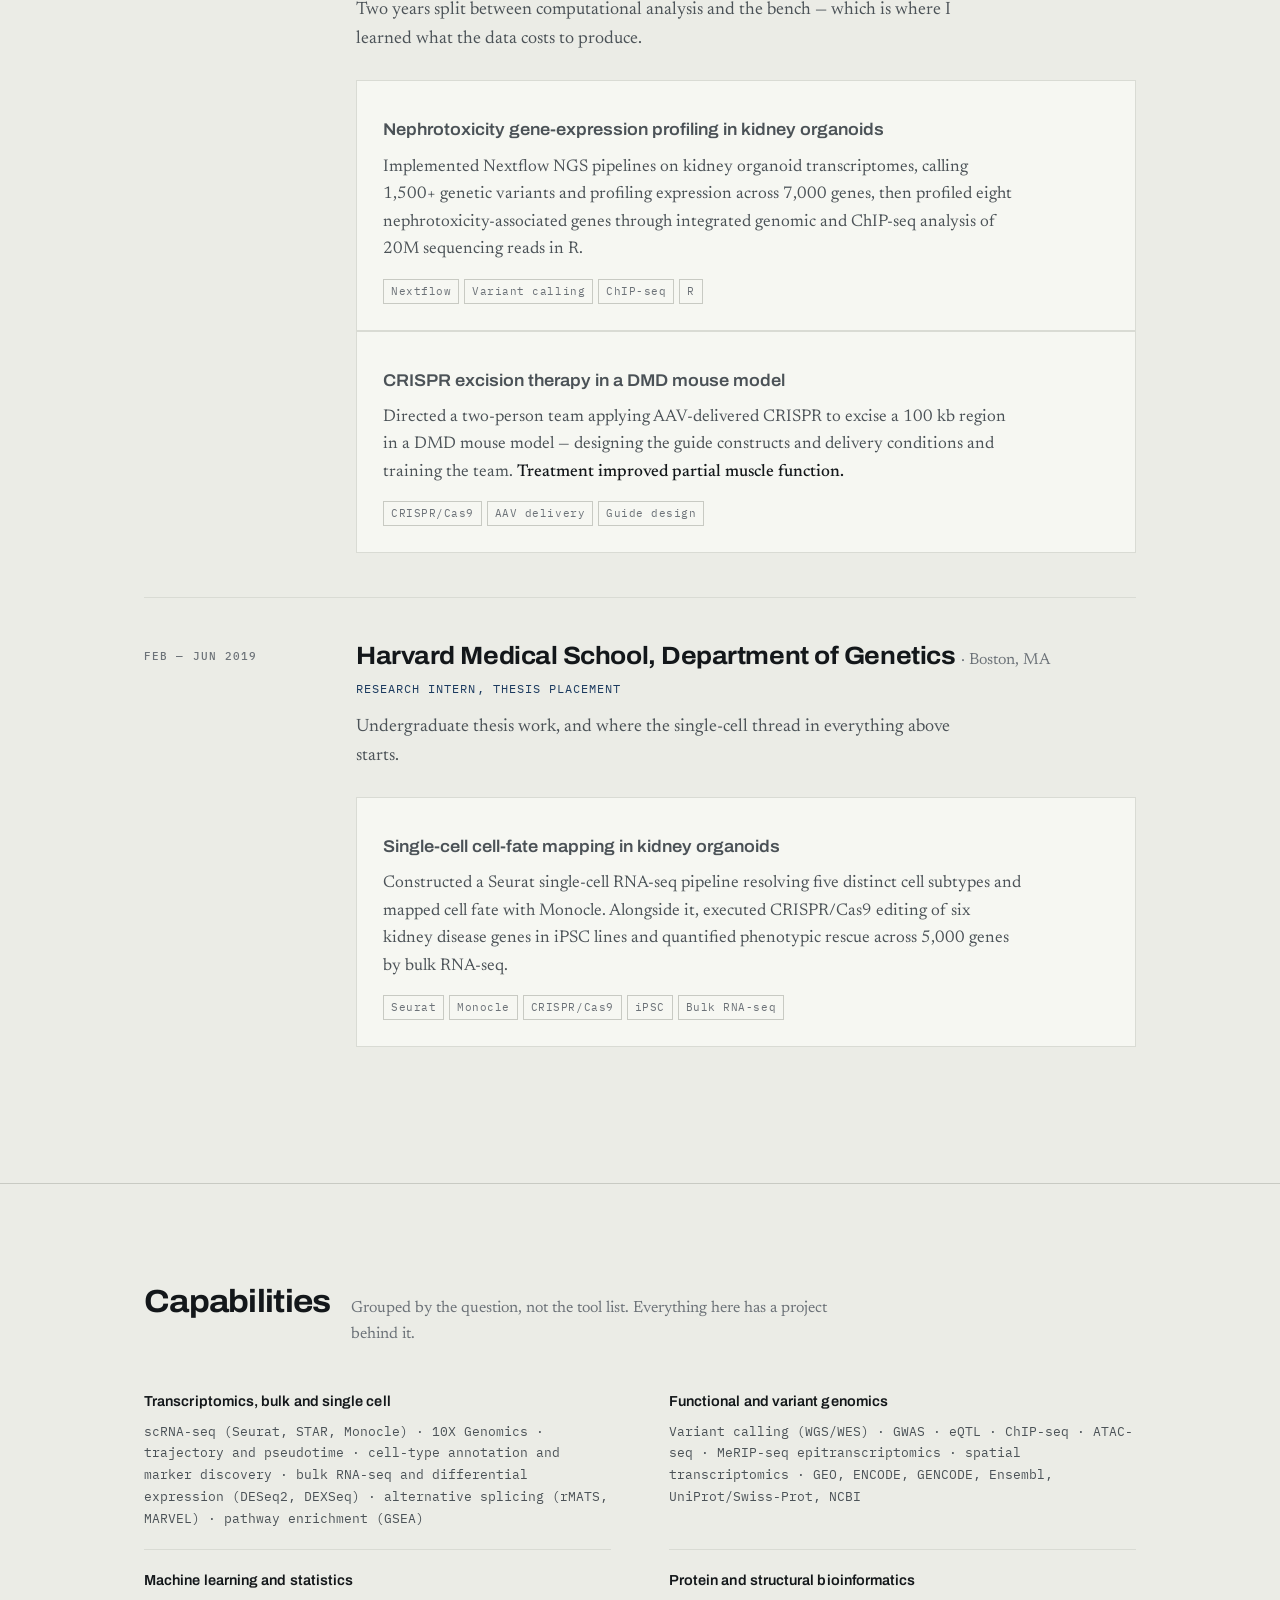
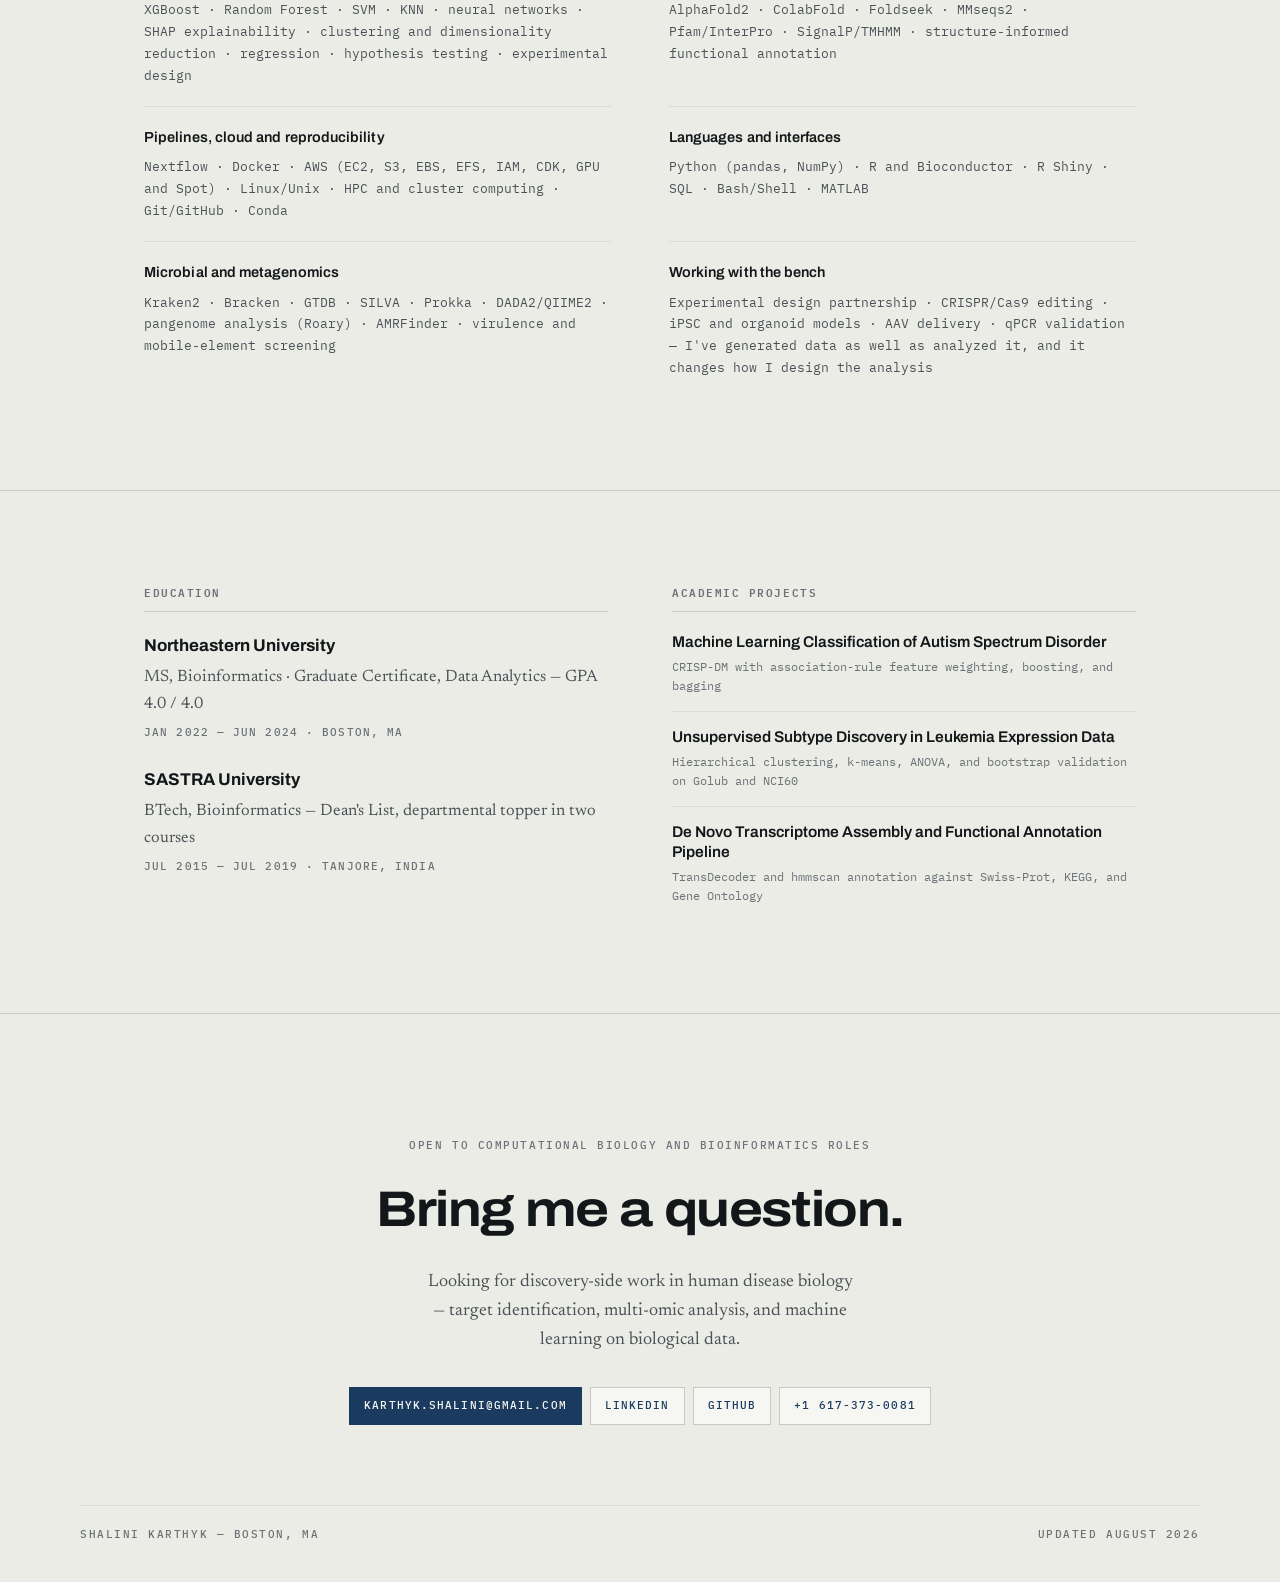
==== commit 9888b821: "Update html" ====
--- a/index.html
+++ b/index.html
@@ -235,7 +235,7 @@
       <div class="when">Nov 2024 — Present</div>
       <div>
         <h3 class="org">Breaking <span class="place">· Boston, MA</span></h3>
-        <p class="jobtitle">Associate Bioinformatics Scientist I</p>
+        <p class="jobtitle">Associate Bioinformatics Scientist </p>
         <p class="scope">Sole computational scientist, supporting seven bench scientists across microbiology and protein science — partnering from experimental design through analysis and interpretation.</p>
 
         <div class="projects">
